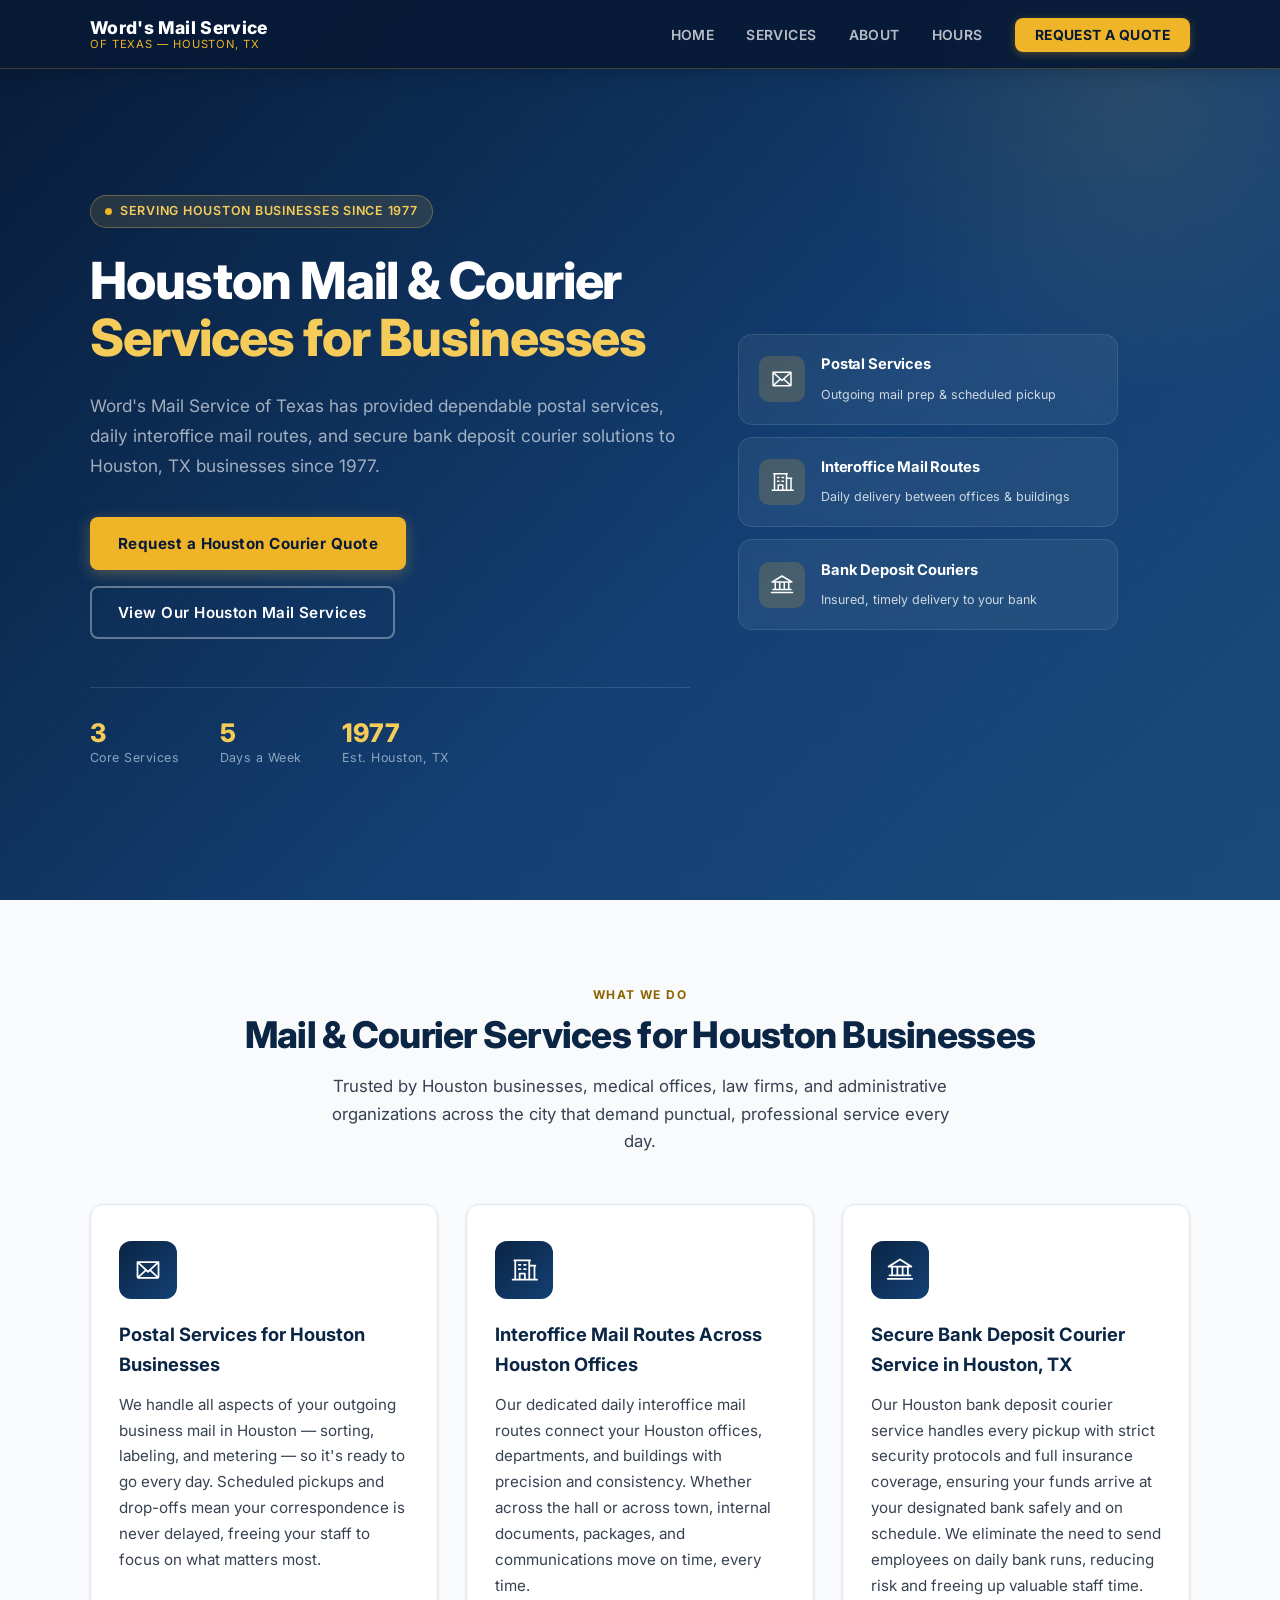
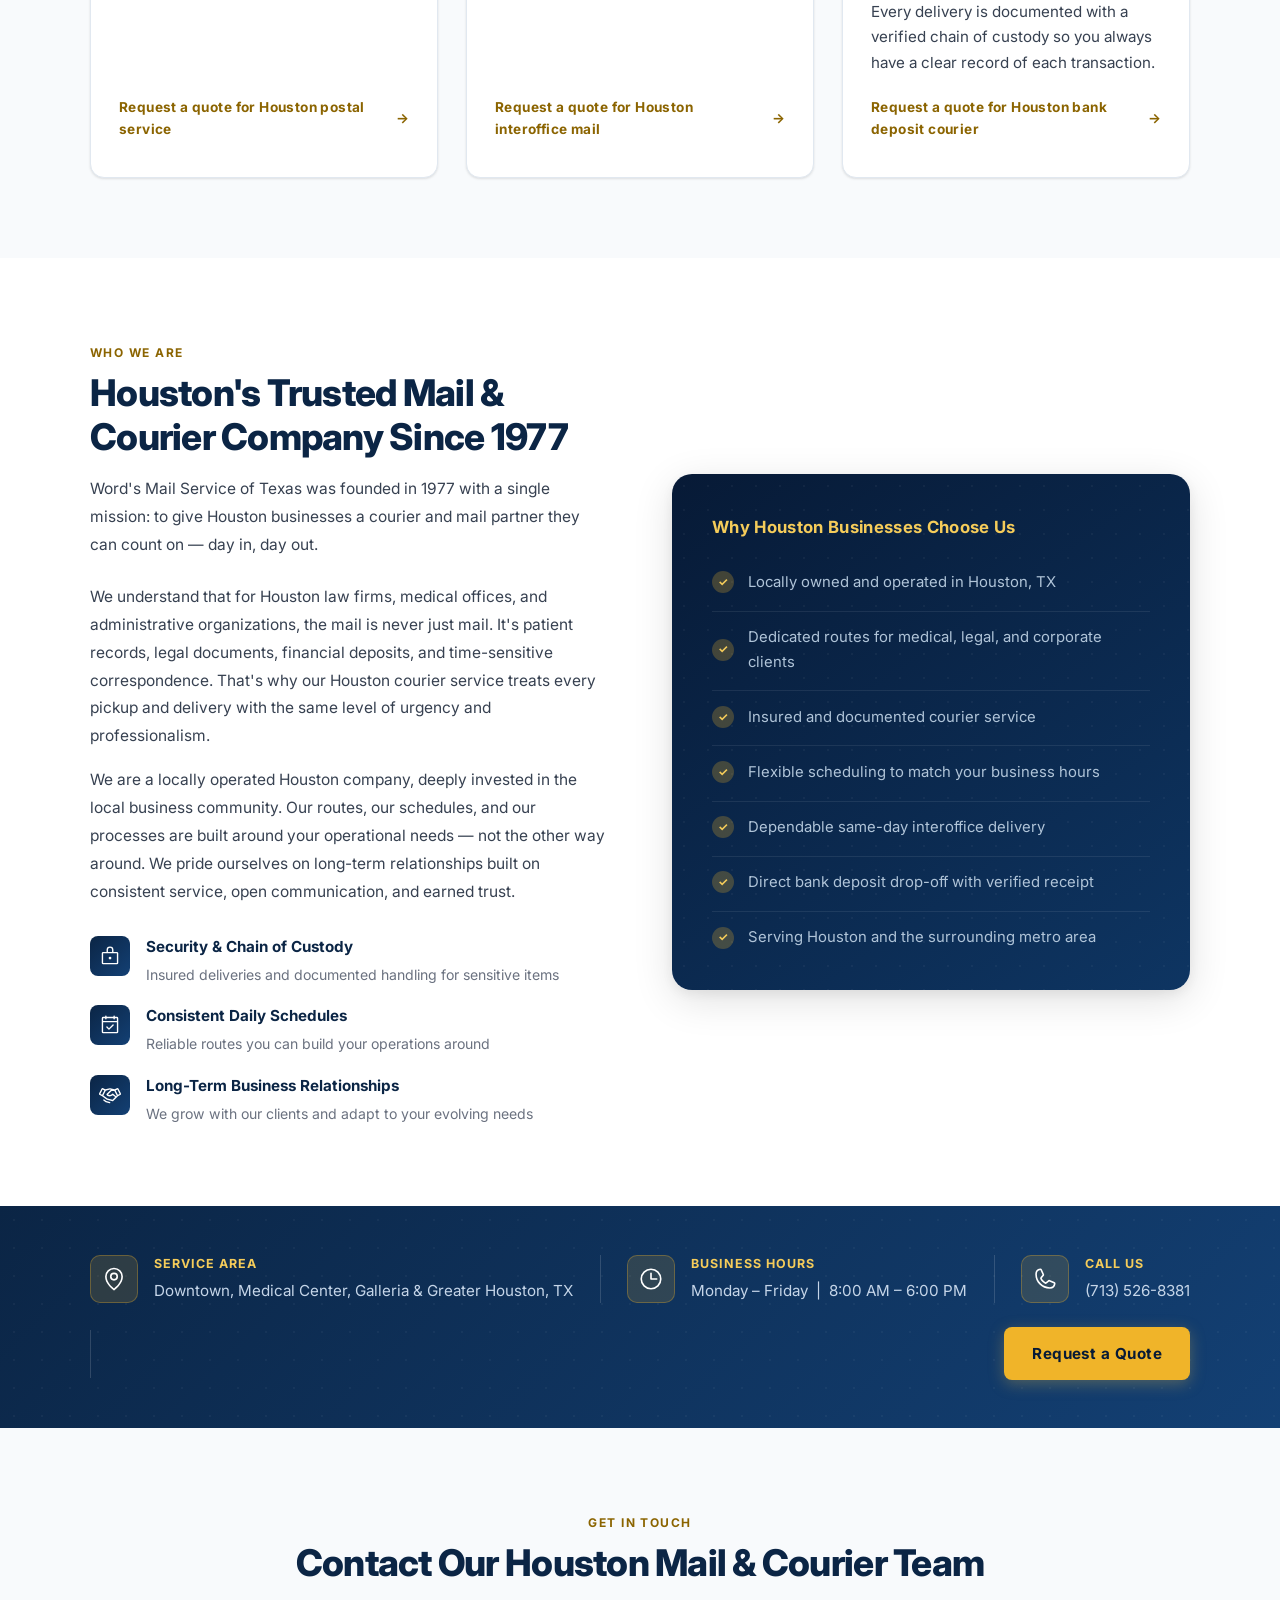
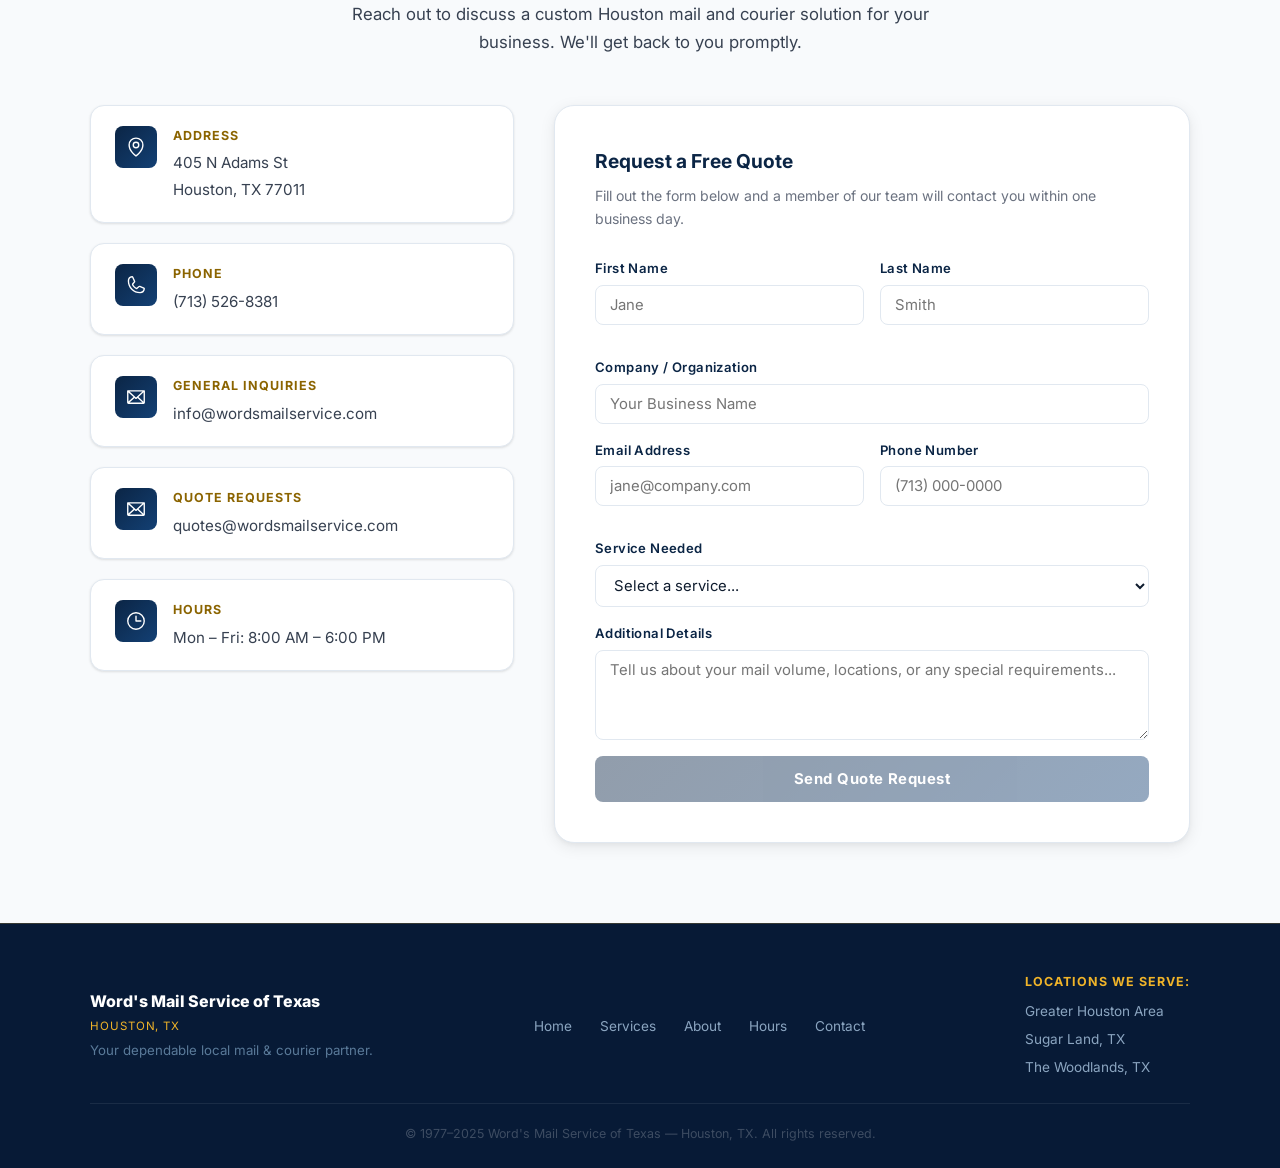
==== index.html @ 560eb43b "Minor Tweaks" ====
<!DOCTYPE html>
<html lang="en">
<head>
  <meta charset="UTF-8">
  <meta name="viewport" content="width=device-width, initial-scale=1.0">
  <title>Houston Mail &amp; Courier Services | Word's Mail Service of Texas</title>
  <meta name="description" content="Houston's trusted postal, interoffice mail, and bank deposit courier service since 1977. Word's Mail Service of Texas serves businesses across Houston, TX.">
  <meta name="robots" content="index, follow">
  <meta name="geo.region" content="US-TX">
  <meta name="geo.placename" content="Houston, Texas">

  <link rel="preconnect" href="https://fonts.googleapis.com">
  <link rel="preconnect" href="https://fonts.gstatic.com" crossorigin>
  <link href="https://fonts.googleapis.com/css2?family=Inter:wght@400;500;600;700;800&display=swap" rel="stylesheet">

  <style>
    /* =============================================
       CSS RESET
    ============================================= */
    *, *::before, *::after {
      margin: 0;
      padding: 0;
      box-sizing: border-box;
    }

    html {
      scroll-behavior: smooth;
    }

    img, svg {
      display: block;
      max-width: 100%;
    }

    ul {
      list-style: none;
    }

    a {
      text-decoration: none;
      color: inherit;
    }

    /* =============================================
       DESIGN TOKENS / VARIABLES
    ============================================= */
    :root {
      --navy:        #0B2545;
      --navy-dark:   #071A36;
      --navy-mid:    #134074;
      --gold:        #F0B429;
      --gold-light:  #F5CC5A;
      --gold-text:   #8B6400;
      --white:       #ffffff;
      --off-white:   #F8FAFC;
      --text-dark:   #0F1C2E;
      --text-mid:    #374151;
      --text-light:  #6B7280;
      --border:      #E1E8F0;
      --border-dark: #CBD5E1;

      --font-base:   'Inter', system-ui, -apple-system, BlinkMacSystemFont, 'Segoe UI', sans-serif;
      --radius:      8px;
      --radius-lg:   14px;
      --radius-xl:   20px;
      --shadow-sm:   0 1px 3px rgba(0,0,0,0.08), 0 1px 2px rgba(0,0,0,0.04);
      --shadow-md:   0 4px 16px rgba(0,0,0,0.08), 0 2px 4px rgba(0,0,0,0.04);
      --shadow-lg:   0 10px 40px rgba(0,0,0,0.12), 0 4px 12px rgba(0,0,0,0.06);
      --transition:  0.2s ease;

      --max-width: 1100px;
    }

    /* =============================================
       BASE
    ============================================= */
    body {
      font-family: var(--font-base);
      color: var(--text-dark);
      background: var(--white);
      line-height: 1.65;
      font-size: 16px;
      -webkit-font-smoothing: antialiased;
      -moz-osx-font-smoothing: grayscale;
    }

    .container {
      width: 90%;
      max-width: var(--max-width);
      margin: 0 auto;
    }

    .section-label {
      display: inline-block;
      font-size: 0.75rem;
      font-weight: 700;
      letter-spacing: 0.12em;
      text-transform: uppercase;
      color: var(--gold-text);
      margin-bottom: 0.5rem;
    }

    .section-title {
      font-size: clamp(1.75rem, 3vw, 2.3rem);
      font-weight: 800;
      color: var(--navy);
      margin-bottom: 1rem;
      line-height: 1.2;
      letter-spacing: -0.02em;
    }

    .section-intro {
      font-size: 1.05rem;
      color: var(--text-mid);
      max-width: 620px;
    }

    /* =============================================
       NAVIGATION
    ============================================= */
    #navbar {
      position: fixed;
      top: 0;
      left: 0;
      width: 100%;
      z-index: 1000;
      background: rgba(7, 26, 54, 0.92);
      backdrop-filter: blur(12px);
      -webkit-backdrop-filter: blur(12px);
      border-bottom: 1px solid rgba(240, 180, 41, 0.25);
      box-shadow: 0 2px 20px rgba(0,0,0,0.2);
      transition: background var(--transition), box-shadow var(--transition);
    }

    #navbar.scrolled {
      background: rgba(7, 26, 54, 0.98);
      box-shadow: 0 4px 30px rgba(0,0,0,0.3);
    }

    .nav-inner {
      display: flex;
      align-items: center;
      justify-content: space-between;
      height: 68px;
    }

    .nav-logo {
      display: flex;
      flex-direction: column;
      line-height: 1.1;
    }

    .nav-logo .logo-main {
      font-size: 1.1rem;
      font-weight: 800;
      color: var(--white);
      letter-spacing: 0.02em;
    }

    .nav-logo .logo-sub {
      font-size: 0.7rem;
      color: var(--gold);
      letter-spacing: 0.08em;
      text-transform: uppercase;
    }

    .nav-links {
      display: flex;
      gap: 2rem;
      align-items: center;
    }

    .nav-links a {
      color: rgba(255,255,255,0.72);
      font-size: 0.87rem;
      font-weight: 600;
      letter-spacing: 0.03em;
      text-transform: uppercase;
      transition: color var(--transition);
      padding: 4px 0;
      position: relative;
    }

    .nav-links a::after {
      content: '';
      position: absolute;
      bottom: -2px;
      left: 0;
      width: 0;
      height: 2px;
      background: var(--gold);
      transition: width var(--transition);
      border-radius: 2px;
    }

    .nav-links a:hover {
      color: var(--white);
    }

    .nav-links a:hover::after {
      width: 100%;
    }

    .nav-cta {
      background: var(--gold) !important;
      color: var(--navy-dark) !important;
      padding: 9px 20px !important;
      border-radius: var(--radius) !important;
      font-weight: 700 !important;
      transition: background var(--transition), transform var(--transition), box-shadow var(--transition) !important;
      box-shadow: 0 2px 8px rgba(240, 180, 41,0.3) !important;
    }

    .nav-cta::after {
      display: none !important;
    }

    .nav-cta:hover {
      background: var(--gold-light) !important;
      transform: translateY(-1px) !important;
      box-shadow: 0 4px 16px rgba(240, 180, 41,0.45) !important;
    }

    /* Hamburger */
    .nav-toggle {
      display: none;
      flex-direction: column;
      gap: 5px;
      cursor: pointer;
      padding: 6px;
      background: none;
      border: none;
    }

    .nav-toggle span {
      display: block;
      width: 22px;
      height: 2px;
      background: var(--white);
      border-radius: 2px;
      transition: transform 0.3s ease, opacity 0.3s ease;
      transform-origin: center;
    }

    .nav-toggle[aria-expanded="true"] span:nth-child(1) {
      transform: translateY(7px) rotate(45deg);
    }

    .nav-toggle[aria-expanded="true"] span:nth-child(2) {
      opacity: 0;
    }

    .nav-toggle[aria-expanded="true"] span:nth-child(3) {
      transform: translateY(-7px) rotate(-45deg);
    }

    /* =============================================
       HERO
    ============================================= */
    #home {
      padding-top: 64px; /* offset for fixed nav */
      background: linear-gradient(135deg, var(--navy-dark) 0%, var(--navy-mid) 60%, #1a4a7a 100%);
      color: var(--white);
      min-height: 100vh;
      display: flex;
      align-items: center;
      position: relative;
      overflow: hidden;
    }

    /* Decorative background patterns */
    #home::before {
      content: '';
      position: absolute;
      inset: 0;
      background-image: radial-gradient(circle, rgba(255,255,255,0.06) 1px, transparent 1px);
      background-size: 32px 32px;
      pointer-events: none;
    }

    #home::after {
      content: '';
      position: absolute;
      top: -200px;
      right: -150px;
      width: 600px;
      height: 600px;
      border-radius: 50%;
      background: radial-gradient(circle, rgba(240, 180, 41, 0.1) 0%, transparent 70%);
      pointer-events: none;
    }

    .hero-inner {
      position: relative;
      z-index: 1;
      display: flex;
      align-items: center;
      gap: 3rem;
      padding: 5rem 0;
    }

    .hero-content {
      flex: 1;
      max-width: 600px;
    }

    .hero-badge {
      display: inline-flex;
      align-items: center;
      gap: 8px;
      background: rgba(201, 168, 76, 0.15);
      border: 1px solid rgba(201, 168, 76, 0.4);
      border-radius: 50px;
      padding: 5px 14px;
      font-size: 0.78rem;
      font-weight: 600;
      color: var(--gold-light);
      letter-spacing: 0.06em;
      text-transform: uppercase;
      margin-bottom: 1.5rem;
    }

    .hero-badge::before {
      content: '';
      display: inline-block;
      width: 7px;
      height: 7px;
      border-radius: 50%;
      background: var(--gold);
    }

    .hero-headline {
      font-size: clamp(2.1rem, 4.5vw, 3.2rem);
      font-weight: 800;
      line-height: 1.12;
      margin-bottom: 1.5rem;
      color: var(--white);
      letter-spacing: -0.02em;
    }

    .hero-headline span {
      color: var(--gold-light);
    }

    .hero-sub {
      font-size: 1.08rem;
      color: rgba(255,255,255,0.62);
      margin-bottom: 2.25rem;
      line-height: 1.75;
    }

    .hero-actions {
      display: flex;
      flex-wrap: wrap;
      gap: 1rem;
      align-items: center;
    }

    .btn-primary {
      display: inline-block;
      background: var(--gold);
      color: var(--navy-dark);
      font-weight: 700;
      font-size: 0.95rem;
      padding: 14px 28px;
      border-radius: var(--radius);
      letter-spacing: 0.03em;
      transition: background var(--transition), transform var(--transition), box-shadow var(--transition);
      box-shadow: 0 4px 15px rgba(201, 168, 76, 0.35);
    }

    .btn-primary:hover {
      background: var(--gold-light);
      transform: translateY(-2px);
      box-shadow: 0 6px 22px rgba(201, 168, 76, 0.5);
    }

    .btn-outline {
      display: inline-block;
      border: 2px solid rgba(255,255,255,0.35);
      color: var(--white);
      font-weight: 600;
      font-size: 0.95rem;
      padding: 12px 26px;
      border-radius: var(--radius);
      letter-spacing: 0.03em;
      transition: border-color var(--transition), background var(--transition);
    }

    .btn-outline:hover {
      border-color: var(--gold);
      background: rgba(201, 168, 76, 0.1);
    }

    /* Hero stats strip */
    .hero-stats {
      display: flex;
      gap: 2.5rem;
      margin-top: 3rem;
      padding-top: 2rem;
      border-top: 1px solid rgba(255,255,255,0.12);
      flex-wrap: wrap;
    }

    .hero-stat {
      display: flex;
      flex-direction: column;
    }

    .hero-stat .stat-num {
      font-size: 1.6rem;
      font-weight: 800;
      color: var(--gold-light);
      line-height: 1;
    }

    .hero-stat .stat-label {
      font-size: 0.78rem;
      color: #8ba5c0;
      margin-top: 2px;
      letter-spacing: 0.04em;
    }

    /* Hero visual panel */
    .hero-visual {
      flex: 0 0 380px;
      display: flex;
      flex-direction: column;
      gap: 0.75rem;
    }

    .hero-card {
      background: rgba(255,255,255,0.06);
      border: 1px solid rgba(255,255,255,0.1);
      border-radius: var(--radius-lg);
      padding: 1.1rem 1.25rem;
      display: flex;
      align-items: center;
      gap: 1rem;
      backdrop-filter: blur(8px);
      -webkit-backdrop-filter: blur(8px);
      transition: background var(--transition), transform var(--transition), box-shadow var(--transition);
    }

    .hero-card:hover {
      background: rgba(255,255,255,0.1);
      transform: translateX(5px);
      box-shadow: 0 4px 20px rgba(0,0,0,0.2);
    }

    .hero-card-icon {
      width: 46px;
      height: 46px;
      border-radius: 10px;
      background: rgba(240, 180, 41, 0.18);
      display: flex;
      align-items: center;
      justify-content: center;
      flex-shrink: 0;
    }

    .hero-card-text strong {
      display: block;
      font-size: 0.92rem;
      font-weight: 700;
      color: var(--white);
      margin-bottom: 3px;
      letter-spacing: -0.01em;
    }

    .hero-card-text span {
      font-size: 0.78rem;
      color: rgba(255,255,255,0.78);
      line-height: 1.4;
    }

    /* =============================================
       SERVICES
    ============================================= */
    #services {
      padding: 5rem 0;
      background: var(--off-white);
    }

    .services-header {
      text-align: center;
      margin-bottom: 3rem;
    }

    .services-header .section-intro {
      margin: 0 auto;
    }

    .services-grid {
      display: grid;
      grid-template-columns: repeat(3, 1fr);
      gap: 1.75rem;
      align-items: stretch;
    }

    .service-card {
      background: var(--white);
      border-radius: var(--radius-lg);
      padding: 2.25rem 1.75rem;
      box-shadow: var(--shadow-sm);
      border: 1px solid var(--border);
      transition: transform var(--transition), box-shadow var(--transition), border-color var(--transition);
      display: flex;
      flex-direction: column;
      position: relative;
      overflow: hidden;
    }

    .service-card::before {
      content: '';
      position: absolute;
      top: 0;
      left: 0;
      right: 0;
      height: 3px;
      background: linear-gradient(90deg, var(--gold), var(--gold-light));
      opacity: 0;
      transition: opacity var(--transition);
    }

    .service-card:hover {
      transform: translateY(-6px);
      box-shadow: var(--shadow-lg);
      border-color: var(--border-dark);
    }

    .service-card:hover::before {
      opacity: 1;
    }

    .service-icon {
      width: 58px;
      height: 58px;
      border-radius: 12px;
      background: linear-gradient(135deg, var(--navy) 0%, var(--navy-mid) 100%);
      display: flex;
      align-items: center;
      justify-content: center;
      margin-bottom: 1.25rem;
      flex-shrink: 0;
    }

    .service-card h3 {
      font-size: 1.15rem;
      font-weight: 700;
      color: var(--navy);
      margin-bottom: 0.75rem;
    }

    .service-card p {
      font-size: 0.95rem;
      color: var(--text-mid);
      line-height: 1.7;
      flex: 1;
    }

    .service-card .card-link {
      display: inline-flex;
      align-items: center;
      gap: 5px;
      margin-top: 1.25rem;
      font-size: 0.85rem;
      font-weight: 700;
      color: var(--gold-text);
      letter-spacing: 0.03em;
      transition: color var(--transition);
    }

    .service-card .card-link:hover {
      color: var(--navy);
    }

    .service-card .card-link::after {
      content: '→';
      display: inline-block;
      transition: transform var(--transition);
    }

    .service-card .card-link:hover::after {
      transform: translateX(4px);
    }

    /* =============================================
       ABOUT
    ============================================= */
    #about {
      padding: 5rem 0;
      background: var(--white);
    }

    .about-inner {
      display: grid;
      grid-template-columns: 1fr 1fr;
      gap: 4rem;
      align-items: center;
    }

    .about-content .section-intro {
      margin-bottom: 1.5rem;
    }

    .about-content p {
      color: var(--text-mid);
      font-size: 0.97rem;
      line-height: 1.8;
      margin-bottom: 1rem;
    }

    .about-pillars {
      display: flex;
      flex-direction: column;
      gap: 1rem;
      margin-top: 1.75rem;
    }

    .pillar {
      display: flex;
      align-items: flex-start;
      gap: 1rem;
    }

    .pillar-icon {
      width: 40px;
      height: 40px;
      border-radius: 8px;
      background: linear-gradient(135deg, var(--navy) 0%, var(--navy-mid) 100%);
      display: flex;
      align-items: center;
      justify-content: center;
      flex-shrink: 0;
      margin-top: 2px;
    }

    .pillar-text strong {
      display: block;
      font-size: 0.95rem;
      color: var(--navy);
      margin-bottom: 2px;
    }

    .pillar-text span {
      font-size: 0.88rem;
      color: var(--text-light);
    }

    /* About visual side */
    .about-visual {
      background: linear-gradient(145deg, var(--navy-dark) 0%, #0e3562 100%);
      border-radius: var(--radius-xl);
      padding: 2.5rem;
      color: var(--white);
      box-shadow: var(--shadow-lg);
      position: relative;
      overflow: hidden;
    }

    .about-visual::before {
      content: '';
      position: absolute;
      inset: 0;
      background-image: radial-gradient(circle, rgba(255,255,255,0.04) 1px, transparent 1px);
      background-size: 24px 24px;
      pointer-events: none;
    }

    .about-visual h3 {
      font-size: 1.05rem;
      color: var(--gold-light);
      font-weight: 700;
      margin-bottom: 1.75rem;
      letter-spacing: 0.02em;
      position: relative;
      z-index: 1;
    }

    .about-list {
      display: flex;
      flex-direction: column;
      gap: 0.85rem;
      position: relative;
      z-index: 1;
    }

    .about-list-item {
      display: flex;
      align-items: center;
      gap: 0.85rem;
      font-size: 0.93rem;
      color: #b0c4d8;
      padding-bottom: 1rem;
      border-bottom: 1px solid rgba(255,255,255,0.08);
    }

    .about-list-item:last-child {
      border-bottom: none;
      padding-bottom: 0;
    }

    .about-list-item::before {
      content: '✓';
      display: flex;
      align-items: center;
      justify-content: center;
      width: 22px;
      height: 22px;
      border-radius: 50%;
      background: rgba(240, 180, 41,0.25);
      color: var(--gold-light);
      font-size: 0.72rem;
      font-weight: 700;
      flex-shrink: 0;
    }

    /* =============================================
       SERVICE AREA & HOURS STRIP
    ============================================= */
    #hours {
      background: linear-gradient(135deg, var(--navy) 0%, var(--navy-mid) 100%);
      color: var(--white);
      padding: 3rem 0;
      position: relative;
      overflow: hidden;
    }

    #hours::before {
      content: '';
      position: absolute;
      inset: 0;
      background-image: radial-gradient(circle, rgba(255,255,255,0.04) 1px, transparent 1px);
      background-size: 28px 28px;
      pointer-events: none;
    }

    .hours-inner {
      display: flex;
      align-items: center;
      justify-content: space-between;
      flex-wrap: wrap;
      gap: 1.5rem;
      position: relative;
      z-index: 1;
    }

    .hours-block {
      display: flex;
      align-items: center;
      gap: 1rem;
    }

    .hours-icon {
      width: 48px;
      height: 48px;
      border-radius: 10px;
      background: rgba(240, 180, 41,0.15);
      border: 1px solid rgba(240, 180, 41,0.3);
      display: flex;
      align-items: center;
      justify-content: center;
      flex-shrink: 0;
    }

    .hours-block-text strong {
      display: block;
      font-size: 0.78rem;
      color: var(--gold-light);
      text-transform: uppercase;
      letter-spacing: 0.08em;
      margin-bottom: 2px;
    }

    .hours-block-text span {
      font-size: 0.95rem;
      color: #c5d5e8;
    }

    .hours-divider {
      width: 1px;
      height: 48px;
      background: rgba(255,255,255,0.15);
    }

    /* =============================================
       CONTACT
    ============================================= */
    #contact {
      padding: 5rem 0;
      background: var(--off-white);
    }

    .contact-header {
      text-align: center;
      margin-bottom: 3rem;
    }

    .contact-header .section-intro {
      margin: 0 auto;
    }

    .contact-grid {
      display: grid;
      grid-template-columns: 1fr 1.5fr;
      gap: 2.5rem;
      align-items: start;
    }

    /* Contact info column */
    .contact-info {
      display: flex;
      flex-direction: column;
      gap: 1.25rem;
    }

    .contact-item {
      background: var(--white);
      border-radius: var(--radius-lg);
      padding: 1.25rem 1.5rem;
      display: flex;
      align-items: flex-start;
      gap: 1rem;
      box-shadow: var(--shadow-sm);
      border: 1px solid var(--border);
      transition: box-shadow var(--transition), border-color var(--transition);
    }

    .contact-item:hover {
      box-shadow: var(--shadow-md);
      border-color: var(--border-dark);
    }

    .contact-item-icon {
      width: 42px;
      height: 42px;
      border-radius: 8px;
      background: linear-gradient(135deg, var(--navy) 0%, var(--navy-mid) 100%);
      display: flex;
      align-items: center;
      justify-content: center;
      flex-shrink: 0;
    }

    .contact-item-text strong {
      display: block;
      font-size: 0.78rem;
      font-weight: 700;
      color: var(--gold-text);
      text-transform: uppercase;
      letter-spacing: 0.08em;
      margin-bottom: 3px;
    }

    .contact-item-text span,
    .contact-item-text a {
      font-size: 0.95rem;
      color: var(--text-mid);
    }

    .contact-item-text a:hover {
      color: var(--navy);
    }

    /* Quote form */
    .quote-form {
      background: var(--white);
      border-radius: var(--radius-xl);
      padding: 2.5rem;
      box-shadow: var(--shadow-md);
      border: 1px solid var(--border);
    }

    .quote-form h3 {
      font-size: 1.2rem;
      font-weight: 700;
      color: var(--navy);
      margin-bottom: 0.4rem;
    }

    .quote-form p {
      font-size: 0.88rem;
      color: var(--text-light);
      margin-bottom: 1.75rem;
    }

    .form-row {
      display: grid;
      grid-template-columns: 1fr 1fr;
      gap: 1rem;
      margin-bottom: 1rem;
    }

    .form-group {
      display: flex;
      flex-direction: column;
      gap: 5px;
      margin-bottom: 1rem;
    }

    .form-group label {
      font-size: 0.82rem;
      font-weight: 600;
      color: var(--navy);
      letter-spacing: 0.03em;
    }

    .form-group input,
    .form-group select,
    .form-group textarea {
      padding: 10px 14px;
      border: 1.5px solid var(--border);
      border-radius: var(--radius);
      font-family: var(--font-base);
      font-size: 0.93rem;
      color: var(--text-dark);
      background: var(--white);
      transition: border-color var(--transition);
      outline: none;
    }

    .form-group input:focus,
    .form-group select:focus,
    .form-group textarea:focus {
      border-color: var(--navy-mid);
      box-shadow: 0 0 0 3px rgba(19, 64, 116, 0.1);
    }

    .form-group textarea {
      resize: vertical;
      min-height: 90px;
    }

    .form-submit {
      display: inline-block;
      width: 100%;
      text-align: center;
      background: linear-gradient(135deg, var(--navy) 0%, var(--navy-mid) 100%);
      color: var(--white);
      font-weight: 700;
      font-size: 0.93rem;
      padding: 14px 20px;
      border-radius: var(--radius);
      border: none;
      cursor: pointer;
      letter-spacing: 0.03em;
      transition: opacity var(--transition), transform var(--transition), box-shadow var(--transition);
      font-family: var(--font-base);
      box-shadow: 0 4px 16px rgba(11,37,69,0.25);
    }

    .form-submit:hover {
      opacity: 0.92;
      transform: translateY(-1px);
      box-shadow: 0 6px 24px rgba(11,37,69,0.35);
    }

    .form-submit:disabled {
      opacity: 0.45;
      cursor: not-allowed;
      transform: none;
      box-shadow: none;
    }

    /* =============================================
       FOOTER
    ============================================= */
    footer {
      background: var(--navy-dark);
      color: rgba(255,255,255,0.45);
      padding: 3rem 0 1.5rem;
      border-top: 1px solid rgba(240, 180, 41,0.2);
    }

    .footer-inner {
      display: flex;
      align-items: center;
      justify-content: space-between;
      flex-wrap: wrap;
      gap: 1.25rem;
      padding-bottom: 1.5rem;
      border-bottom: 1px solid rgba(255,255,255,0.08);
      margin-bottom: 1.25rem;
    }

    .footer-brand .logo-main {
      font-size: 1rem;
      font-weight: 800;
      color: var(--white);
    }

    .footer-brand .logo-sub {
      font-size: 0.72rem;
      color: var(--gold);
      text-transform: uppercase;
      letter-spacing: 0.08em;
      margin-top: 2px;
    }

    .footer-tagline {
      font-size: 0.83rem;
      color: #5a7a99;
      margin-top: 4px;
    }

    .footer-nav {
      display: flex;
      gap: 1.75rem;
      flex-wrap: wrap;
    }

    .footer-nav a {
      font-size: 0.85rem;
      color: #8ba5c0;
      transition: color var(--transition);
    }

    .footer-nav a:hover {
      color: var(--gold-light);
    }

    .footer-bottom {
      text-align: center;
      font-size: 0.78rem;
      color: rgba(255,255,255,0.22);
    }

    .footer-locations {
      font-size: 0.85rem;
    }

    .footer-locations strong {
      display: block;
      color: var(--gold);
      margin-bottom: 0.5rem;
      font-size: 0.78rem;
      text-transform: uppercase;
      letter-spacing: 0.08em;
    }

    .footer-locations ul {
      display: flex;
      flex-direction: column;
      gap: 0.35rem;
    }

    .footer-locations a {
      color: #8ba5c0;
      transition: color var(--transition);
    }

    .footer-locations a:hover {
      color: var(--gold-light);
    }

    /* =============================================
       RESPONSIVE — TABLET (max 900px)
    ============================================= */
    @media (max-width: 900px) {
      .hero-inner {
        flex-direction: column;
        text-align: center;
        padding: 4rem 0;
      }

      .hero-actions {
        justify-content: center;
      }

      .hero-stats {
        justify-content: center;
      }

      .hero-visual {
        flex: none;
        width: 100%;
        max-width: 460px;
      }

      .services-grid {
        grid-template-columns: 1fr 1fr;
      }

      .about-inner {
        grid-template-columns: 1fr;
        gap: 2.5rem;
      }

      .contact-grid {
        grid-template-columns: 1fr;
      }

      .hours-inner {
        flex-direction: column;
        align-items: flex-start;
        gap: 1rem;
      }

      .hours-divider {
        display: none;
      }
    }

    /* =============================================
       RESPONSIVE — MOBILE (max 600px)
    ============================================= */
    @media (max-width: 600px) {
      .nav-links {
        display: none;
        position: absolute;
        top: 68px;
        left: 0;
        width: 100%;
        background: rgba(7, 26, 54, 0.97);
        backdrop-filter: blur(12px);
        -webkit-backdrop-filter: blur(12px);
        flex-direction: column;
        padding: 1.25rem 1.5rem;
        gap: 1rem;
        border-bottom: 1px solid rgba(240, 180, 41,0.25);
        box-shadow: var(--shadow-md);
      }

      .nav-links.open {
        display: flex;
      }

      .nav-toggle {
        display: flex;
      }

      .services-grid {
        grid-template-columns: 1fr;
      }

      .form-row {
        grid-template-columns: 1fr;
      }

      .footer-inner {
        flex-direction: column;
        align-items: flex-start;
      }

      .hero-visual {
        display: none;
      }

      .hero-stats {
        gap: 1.5rem;
      }

      .quote-form {
        padding: 1.75rem 1.25rem;
      }
    }

    /* =============================================
       SCROLL REVEAL ANIMATIONS
    ============================================= */
    .reveal {
      opacity: 0;
      transform: translateY(24px);
      transition: opacity 0.55s ease, transform 0.55s ease;
    }

    .reveal.visible {
      opacity: 1;
      transform: translateY(0);
    }

    .reveal-delay-1 { transition-delay: 0.1s; }
    .reveal-delay-2 { transition-delay: 0.2s; }
    .reveal-delay-3 { transition-delay: 0.3s; }
  </style>
</head>
<body>

  <!-- =============================================
       NAVIGATION
  ============================================= -->
  <nav id="navbar" role="navigation" aria-label="Main navigation">
    <div class="container nav-inner">

      <a href="#home" class="nav-logo" aria-label="Word's Mail Service of Texas — Home">
        <span class="logo-main">Word's Mail Service</span>
        <span class="logo-sub">of Texas &mdash; Houston, TX</span>
      </a>

      <button class="nav-toggle" id="navToggle" aria-label="Toggle navigation" aria-expanded="false">
        <span></span>
        <span></span>
        <span></span>
      </button>

      <ul class="nav-links" id="navLinks" role="list">
        <li><a href="#home">Home</a></li>
        <li><a href="#services">Services</a></li>
        <li><a href="#about">About</a></li>
        <li><a href="#hours">Hours</a></li>
        <li><a href="#contact" class="nav-cta">Request a Quote</a></li>
      </ul>

    </div>
  </nav>


  <!-- =============================================
       HERO SECTION
  ============================================= -->
  <section id="home" aria-label="Hero">
    <div class="container hero-inner">

      <div class="hero-content">
        <div class="hero-badge">Serving Houston Businesses Since 1977</div>

        <h1 class="hero-headline">
          Houston Mail &amp; Courier<br>
          <span>Services for Businesses</span>
        </h1>

        <p class="hero-sub">
          Word's Mail Service of Texas has provided dependable postal services, daily interoffice mail routes, and secure bank deposit courier solutions to Houston, TX businesses since 1977.
        </p>

        <div class="hero-actions">
          <a href="#contact" class="btn-primary">Request a Houston Courier Quote</a>
          <a href="#services" class="btn-outline">View Our Houston Mail Services</a>
        </div>

        <div class="hero-stats">
          <div class="hero-stat">
            <span class="stat-num">3</span>
            <span class="stat-label">Core Services</span>
          </div>
          <div class="hero-stat">
            <span class="stat-num">5</span>
            <span class="stat-label">Days a Week</span>
          </div>
          <div class="hero-stat">
            <span class="stat-num">1977</span>
            <span class="stat-label">Est. Houston, TX</span>
          </div>
        </div>
      </div>

      <!-- Right side service preview cards -->
      <div class="hero-visual" aria-hidden="true">
        <div class="hero-card">
          <div class="hero-card-icon"><img src="assets/envelope.svg" width="24" height="24" alt=""></div>
          <div class="hero-card-text">
            <strong>Postal Services</strong>
            <span>Outgoing mail prep &amp; scheduled pickup</span>
          </div>
        </div>
        <div class="hero-card">
          <div class="hero-card-icon"><img src="assets/building-office.svg" width="24" height="24" alt=""></div>
          <div class="hero-card-text">
            <strong>Interoffice Mail Routes</strong>
            <span>Daily delivery between offices &amp; buildings</span>
          </div>
        </div>
        <div class="hero-card">
          <div class="hero-card-icon"><img src="assets/bank.svg" width="24" height="24" alt=""></div>
          <div class="hero-card-text">
            <strong>Bank Deposit Couriers</strong>
            <span>Insured, timely delivery to your bank</span>
          </div>
        </div>
      </div>

    </div>
  </section>


  <!-- =============================================
       SERVICES SECTION
  ============================================= -->
  <section id="services" aria-labelledby="services-heading">
    <div class="container">

      <div class="services-header reveal">
        <span class="section-label">What We Do</span>
        <h2 class="section-title" id="services-heading">Mail &amp; Courier Services for Houston Businesses</h2>
        <p class="section-intro">
          Trusted by Houston businesses, medical offices, law firms, and administrative organizations across the city that demand punctual, professional service every day.
        </p>
      </div>

      <div class="services-grid">

        <!-- Service 1: Postal -->
        <article class="service-card reveal">
          <div class="service-icon" aria-hidden="true"><img src="assets/envelope.svg" width="28" height="28" alt="Outgoing postal mail service for Houston businesses"></div>
          <h3>Postal Services for Houston Businesses</h3>
          <p>
            We handle all aspects of your outgoing business mail in Houston — sorting, labeling, and metering — so it's ready to go every day. Scheduled pickups and drop-offs mean your correspondence is never delayed, freeing your staff to focus on what matters most.
          </p>
          <a href="#contact" class="card-link">Request a quote for Houston postal service</a>
        </article>

        <!-- Service 2: Interoffice -->
        <article class="service-card reveal reveal-delay-1">
          <div class="service-icon" aria-hidden="true"><img src="assets/building-office.svg" width="28" height="28" alt="Interoffice mail routes connecting Houston offices and buildings"></div>
          <h3>Interoffice Mail Routes Across Houston Offices</h3>
          <p>
            Our dedicated daily interoffice mail routes connect your Houston offices, departments, and buildings with precision and consistency. Whether across the hall or across town, internal documents, packages, and communications move on time, every time.
          </p>
          <a href="#contact" class="card-link">Request a quote for Houston interoffice mail</a>
        </article>

        <!-- Service 3: Bank Deposit -->
        <article class="service-card reveal reveal-delay-2">
          <div class="service-icon" aria-hidden="true"><img src="assets/bank.svg" width="28" height="28" alt="Secure bank deposit courier service in Houston, TX"></div>
          <h3>Secure Bank Deposit Courier Service in Houston, TX</h3>
          <p>
            Our Houston bank deposit courier service handles every pickup with strict security protocols and full insurance coverage, ensuring your funds arrive at your designated bank safely and on schedule. We eliminate the need to send employees on daily bank runs, reducing risk and freeing up valuable staff time. Every delivery is documented with a verified chain of custody so you always have a clear record of each transaction.
          </p>
          <a href="#contact" class="card-link">Request a quote for Houston bank deposit courier</a>
        </article>

      </div>
    </div>
  </section>


  <!-- =============================================
       ABOUT US SECTION
  ============================================= -->
  <section id="about" aria-labelledby="about-heading">
    <div class="container">
      <div class="about-inner">

        <div class="about-content reveal">
          <span class="section-label">Who We Are</span>
          <h2 class="section-title" id="about-heading">Houston's Trusted Mail &amp; Courier Company Since 1977</h2>

          <p class="section-intro">
            Word's Mail Service of Texas was founded in 1977 with a single mission: to give Houston businesses a courier and mail partner they can count on — day in, day out.
          </p>

          <p>
            We understand that for Houston law firms, medical offices, and administrative organizations, the mail is never just mail. It's patient records, legal documents, financial deposits, and time-sensitive correspondence. That's why our Houston courier service treats every pickup and delivery with the same level of urgency and professionalism.
          </p>

          <p>
            We are a locally operated Houston company, deeply invested in the local business community. Our routes, our schedules, and our processes are built around your operational needs — not the other way around. We pride ourselves on long-term relationships built on consistent service, open communication, and earned trust.
          </p>

          <div class="about-pillars">
            <div class="pillar">
              <div class="pillar-icon" aria-hidden="true"><svg xmlns="http://www.w3.org/2000/svg" width="22" height="22" fill="#ffffff" viewBox="0 0 256 256"><path d="M208,80H168V56a40,40,0,0,0-80,0V80H48A16,16,0,0,0,32,96V208a16,16,0,0,0,16,16H208a16,16,0,0,0,16-16V96A16,16,0,0,0,208,80ZM104,56a24,24,0,0,1,48,0V80H104ZM208,208H48V96H208V208Z"/><circle cx="128" cy="152" r="16"/></svg></div>
              <div class="pillar-text">
                <strong>Security &amp; Chain of Custody</strong>
                <span>Insured deliveries and documented handling for sensitive items</span>
              </div>
            </div>
            <div class="pillar">
              <div class="pillar-icon" aria-hidden="true"><img src="assets/calendar-check.svg" width="22" height="22" alt=""></div>
              <div class="pillar-text">
                <strong>Consistent Daily Schedules</strong>
                <span>Reliable routes you can build your operations around</span>
              </div>
            </div>
            <div class="pillar">
              <div class="pillar-icon" aria-hidden="true"><img src="assets/handshake.svg" width="22" height="22" alt=""></div>
              <div class="pillar-text">
                <strong>Long-Term Business Relationships</strong>
                <span>We grow with our clients and adapt to your evolving needs</span>
              </div>
            </div>
          </div>
        </div>

        <!-- About visual / checklist panel -->
        <div class="about-visual reveal reveal-delay-1">
          <h3>Why Houston Businesses Choose Us</h3>
          <ul class="about-list">
            <li class="about-list-item">Locally owned and operated in Houston, TX</li>
            <li class="about-list-item">Dedicated routes for medical, legal, and corporate clients</li>
            <li class="about-list-item">Insured and documented courier service</li>
            <li class="about-list-item">Flexible scheduling to match your business hours</li>
            <li class="about-list-item">Dependable same-day interoffice delivery</li>
            <li class="about-list-item">Direct bank deposit drop-off with verified receipt</li>
            <li class="about-list-item">Serving Houston and the surrounding metro area</li>
          </ul>
        </div>

      </div>
    </div>
  </section>


  <!-- =============================================
       SERVICE AREA & HOURS STRIP
  ============================================= -->
  <section id="hours" aria-label="Service area and hours">
    <div class="container hours-inner">

      <div class="hours-block">
        <div class="hours-icon" aria-hidden="true"><img src="assets/map-pin.svg" width="26" height="26" alt=""></div>
        <div class="hours-block-text">
          <strong>Service Area</strong>
          <span>Downtown, Medical Center, Galleria &amp; Greater Houston, TX</span>
        </div>
      </div>

      <div class="hours-divider" aria-hidden="true"></div>

      <div class="hours-block">
        <div class="hours-icon" aria-hidden="true"><img src="assets/clock.svg" width="26" height="26" alt=""></div>
        <div class="hours-block-text">
          <strong>Business Hours</strong>
          <span>Monday &ndash; Friday &nbsp;|&nbsp; 8:00 AM &ndash; 6:00 PM</span>
        </div>
      </div>

      <div class="hours-divider" aria-hidden="true"></div>

      <div class="hours-block">
        <div class="hours-icon" aria-hidden="true"><img src="assets/phone.svg" width="26" height="26" alt=""></div>
        <div class="hours-block-text">
          <strong>Call Us</strong>
          <span>(713) 526-8381</span>
        </div>
      </div>

      <div class="hours-divider" aria-hidden="true"></div>

      <a href="#contact" class="btn-primary" style="white-space: nowrap;">Request a Quote</a>

    </div>
  </section>


  <!-- =============================================
       CONTACT SECTION
  ============================================= -->
  <section id="contact" aria-labelledby="contact-heading">
    <div class="container">

      <div class="contact-header reveal">
        <span class="section-label">Get In Touch</span>
        <h2 class="section-title" id="contact-heading">Contact Our Houston Mail &amp; Courier Team</h2>
        <p class="section-intro">
          Reach out to discuss a custom Houston mail and courier solution for your business. We'll get back to you promptly.
        </p>
      </div>

      <div class="contact-grid">

        <!-- Contact info column -->
        <div class="contact-info reveal">

          <div class="contact-item">
            <div class="contact-item-icon" aria-hidden="true"><img src="assets/map-pin.svg" width="22" height="22" alt=""></div>
            <div class="contact-item-text">
              <strong>Address</strong>
              <span>405 N Adams St<br>Houston, TX 77011</span>
            </div>
          </div>

          <div class="contact-item">
            <div class="contact-item-icon" aria-hidden="true"><img src="assets/phone.svg" width="22" height="22" alt=""></div>
            <div class="contact-item-text">
              <strong>Phone</strong>
              <a href="tel:+17135268381">(713) 526-8381</a>
            </div>
          </div>

          <div class="contact-item">
            <div class="contact-item-icon" aria-hidden="true"><img src="assets/envelope.svg" width="22" height="22" alt=""></div>
            <div class="contact-item-text">
              <strong>General Inquiries</strong>
              <a href="mailto:info@wordsmailservice.com">info@wordsmailservice.com</a>
            </div>
          </div>

          <div class="contact-item">
            <div class="contact-item-icon" aria-hidden="true"><img src="assets/envelope.svg" width="22" height="22" alt=""></div>
            <div class="contact-item-text">
              <strong>Quote Requests</strong>
              <a href="mailto:quotes@wordsmailservice.com">quotes@wordsmailservice.com</a>
            </div>
          </div>

          <div class="contact-item">
            <div class="contact-item-icon" aria-hidden="true"><img src="assets/clock.svg" width="22" height="22" alt=""></div>
            <div class="contact-item-text">
              <strong>Hours</strong>
              <span>Mon &ndash; Fri: 8:00 AM &ndash; 6:00 PM</span>
            </div>
          </div>

        </div>

        <!-- Quote request form -->
        <div class="quote-form reveal reveal-delay-1">
          <h3>Request a Free Quote</h3>
          <p>Fill out the form below and a member of our team will contact you within one business day.</p>

          <div class="form-row">
            <div class="form-group">
              <label for="first-name">First Name</label>
              <input type="text" id="first-name" name="first-name" placeholder="Jane" autocomplete="given-name">
            </div>
            <div class="form-group">
              <label for="last-name">Last Name</label>
              <input type="text" id="last-name" name="last-name" placeholder="Smith" autocomplete="family-name">
            </div>
          </div>

          <div class="form-group">
            <label for="company">Company / Organization</label>
            <input type="text" id="company" name="company" placeholder="Your Business Name" autocomplete="organization">
          </div>

          <div class="form-row">
            <div class="form-group">
              <label for="email">Email Address</label>
              <input type="email" id="email" name="email" placeholder="jane@company.com" autocomplete="email">
            </div>
            <div class="form-group">
              <label for="phone">Phone Number</label>
              <input type="tel" id="phone" name="phone" placeholder="(713) 000-0000" autocomplete="tel">
            </div>
          </div>

          <div class="form-group">
            <label for="service">Service Needed</label>
            <select id="service" name="service">
              <option value="" disabled selected>Select a service...</option>
              <option value="postal">Postal Services</option>
              <option value="interoffice">Interoffice Mail Routes</option>
              <option value="bank-deposit">Bank Deposit Couriers</option>
              <option value="multiple">Multiple Services</option>
            </select>
          </div>

          <div class="form-group">
            <label for="message">Additional Details</label>
            <textarea id="message" name="message" placeholder="Tell us about your mail volume, locations, or any special requirements..."></textarea>
          </div>

          <button type="submit" class="form-submit" disabled>Send Quote Request</button>
        </div>

      </div>
    </div>
  </section>


  <!-- =============================================
       FOOTER
  ============================================= -->
  <footer role="contentinfo">
    <div class="container">

      <div class="footer-inner">
        <div class="footer-brand">
          <div class="logo-main">Word's Mail Service of Texas</div>
          <div class="logo-sub">Houston, TX</div>
          <div class="footer-tagline">Your dependable local mail &amp; courier partner.</div>
        </div>

        <nav aria-label="Footer navigation">
          <ul class="footer-nav" role="list">
            <li><a href="#home">Home</a></li>
            <li><a href="#services">Services</a></li>
            <li><a href="#about">About</a></li>
            <li><a href="#hours">Hours</a></li>
            <li><a href="#contact">Contact</a></li>
          </ul>
        </nav>

        <div class="footer-locations">
          <strong>Locations We Serve:</strong>
          <ul>
            <li><a href="index.html">Greater Houston Area</a></li>
            <li><a href="sugar-land.html">Sugar Land, TX</a></li>
            <li><a href="the-woodlands.html">The Woodlands, TX</a></li>
          </ul>
        </div>
      </div>

      <div class="footer-bottom">
        <p>&copy; 1977&ndash;2025 Word's Mail Service of Texas &mdash; Houston, TX. All rights reserved.</p>
      </div>

    </div>
  </footer>


  <!-- =============================================
       MOBILE NAV TOGGLE (no framework JS)
  ============================================= -->
  <script>
    // Mobile nav toggle
    var toggle = document.getElementById('navToggle');
    var links  = document.getElementById('navLinks');
    toggle.addEventListener('click', function () {
      var open = links.classList.toggle('open');
      toggle.setAttribute('aria-expanded', String(open));
    });
    links.querySelectorAll('a').forEach(function (a) {
      a.addEventListener('click', function () {
        links.classList.remove('open');
        toggle.setAttribute('aria-expanded', 'false');
      });
    });

    // Navbar scroll effect
    var navbar = document.getElementById('navbar');
    window.addEventListener('scroll', function () {
      navbar.classList.toggle('scrolled', window.scrollY > 30);
    }, { passive: true });

    // Scroll reveal animations
    var reveals = document.querySelectorAll('.reveal');
    if ('IntersectionObserver' in window) {
      var observer = new IntersectionObserver(function (entries) {
        entries.forEach(function (entry) {
          if (entry.isIntersecting) {
            entry.target.classList.add('visible');
            observer.unobserve(entry.target);
          }
        });
      }, { threshold: 0.12 });
      reveals.forEach(function (el) { observer.observe(el); });
    } else {
      reveals.forEach(function (el) { el.classList.add('visible'); });
    }
  </script>

</body>
</html>
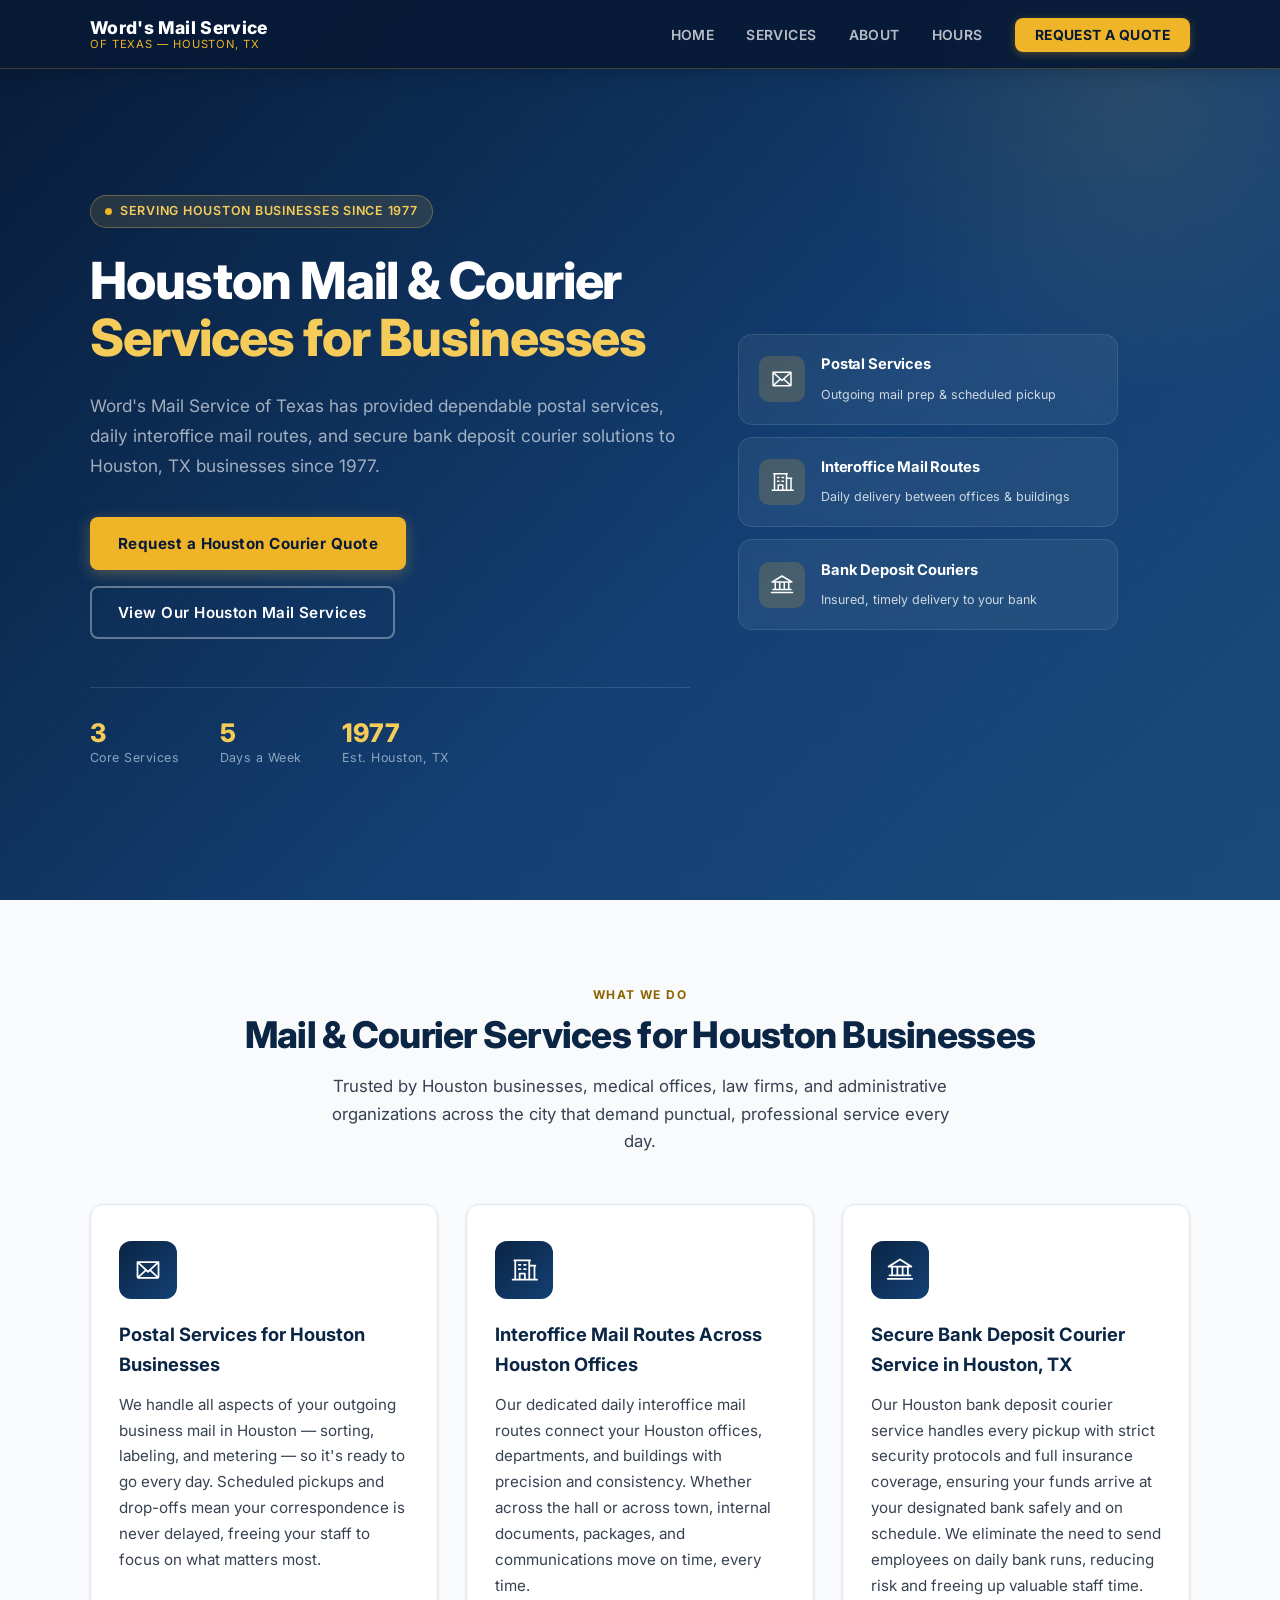
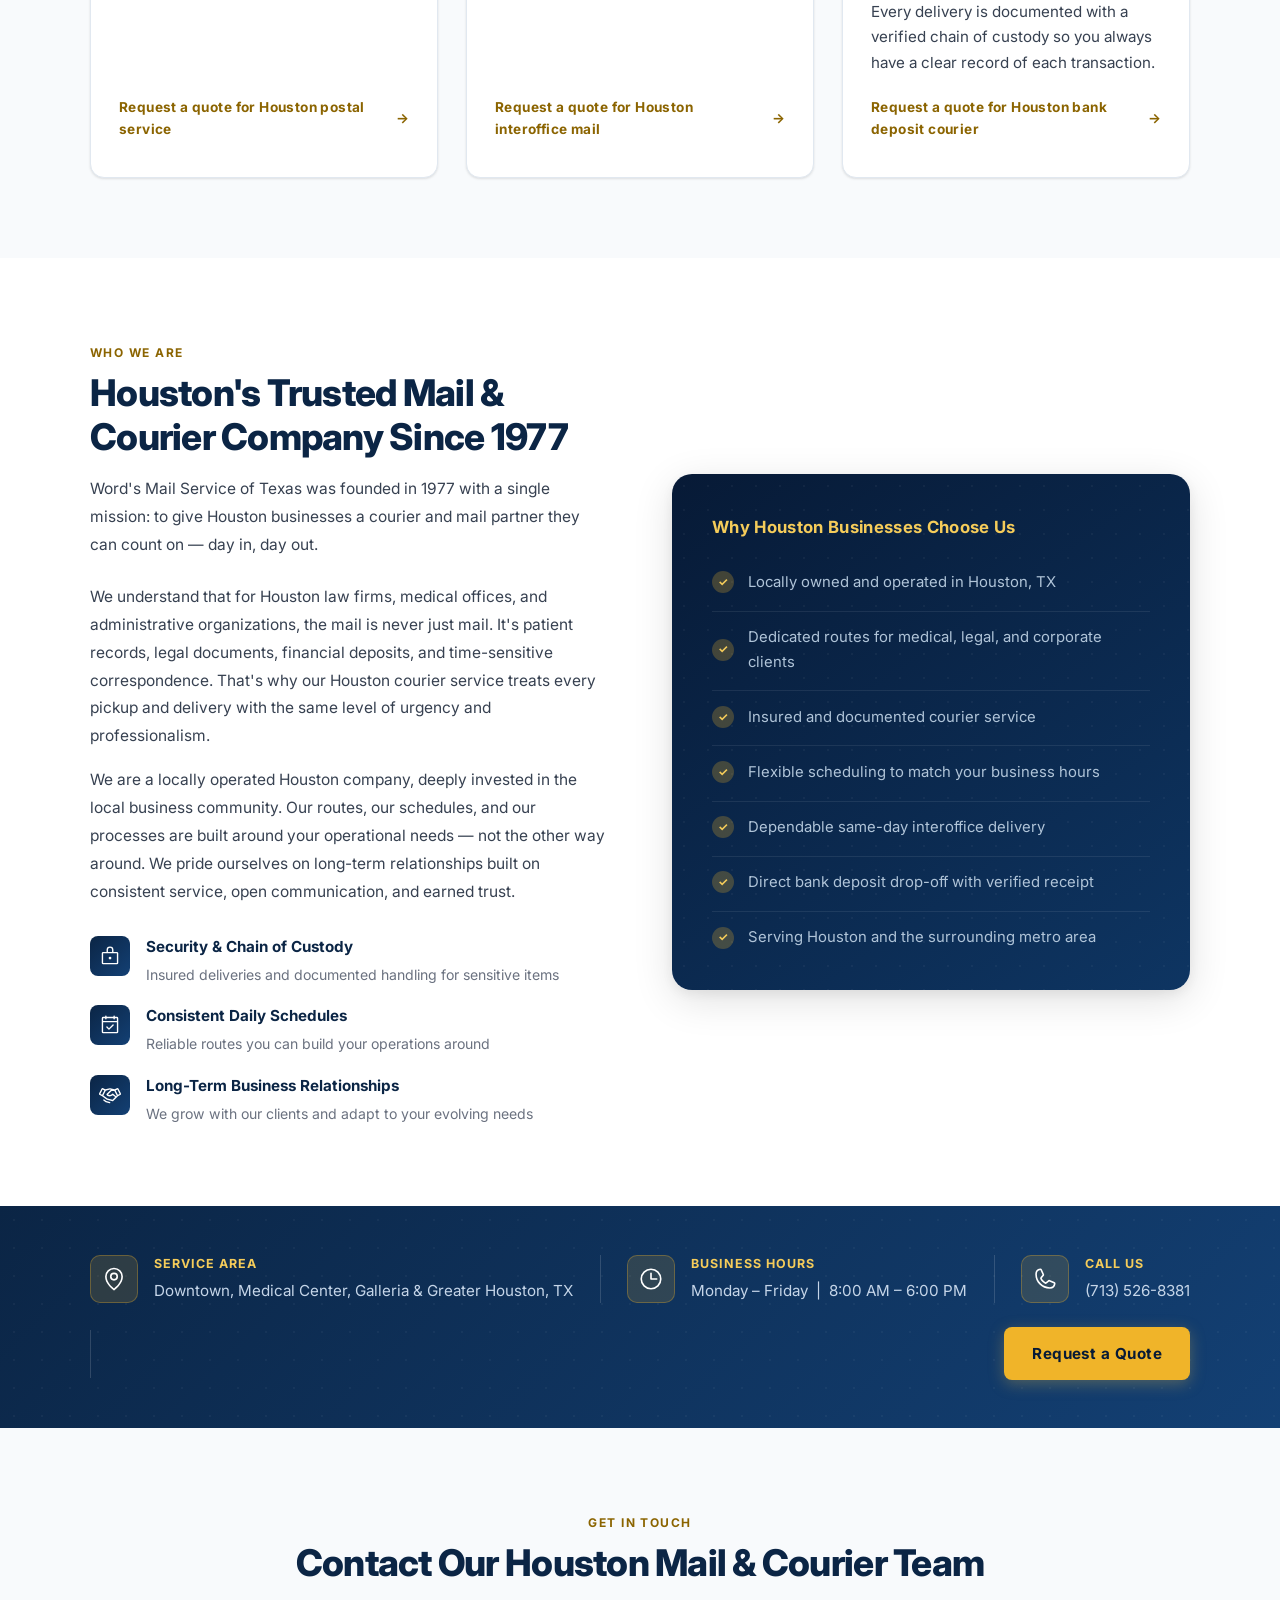
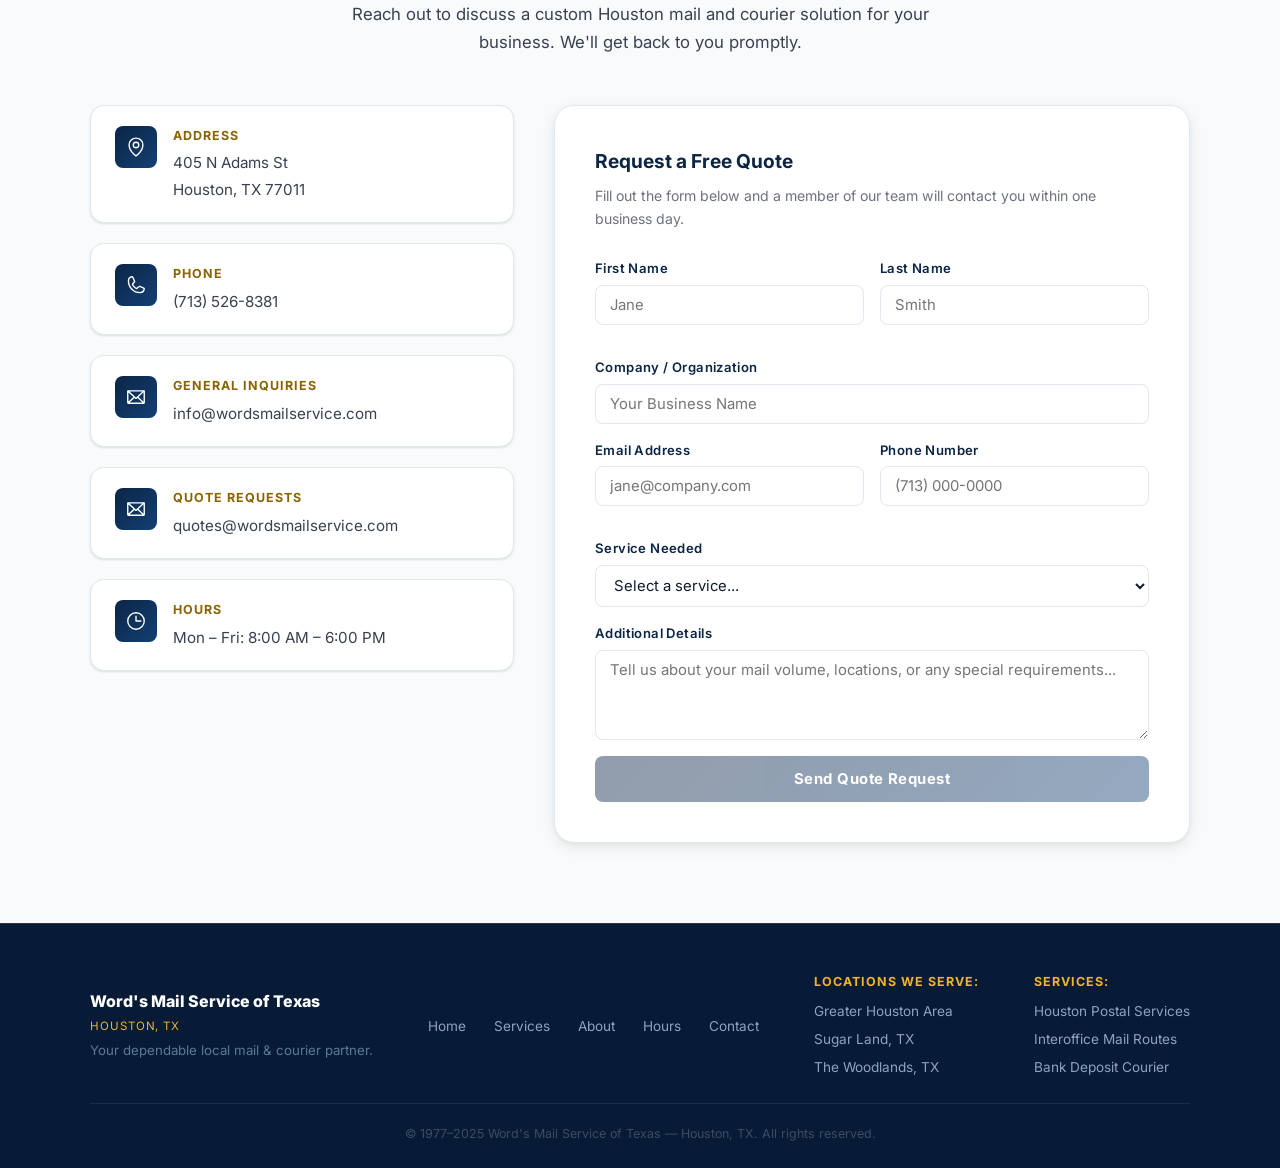
==== commit 94a805de: "Added extra pages and updated footers" ====
--- a/index.html
+++ b/index.html
@@ -1582,6 +1582,15 @@
             <li><a href="the-woodlands.html">The Woodlands, TX</a></li>
           </ul>
         </div>
+
+        <div class="footer-locations">
+          <strong>Services:</strong>
+          <ul>
+            <li><a href="postal-services-houston.html">Houston Postal Services</a></li>
+            <li><a href="interoffice-mail-houston.html">Interoffice Mail Routes</a></li>
+            <li><a href="bank-deposit-courier.html">Bank Deposit Courier</a></li>
+          </ul>
+        </div>
       </div>
 
       <div class="footer-bottom">
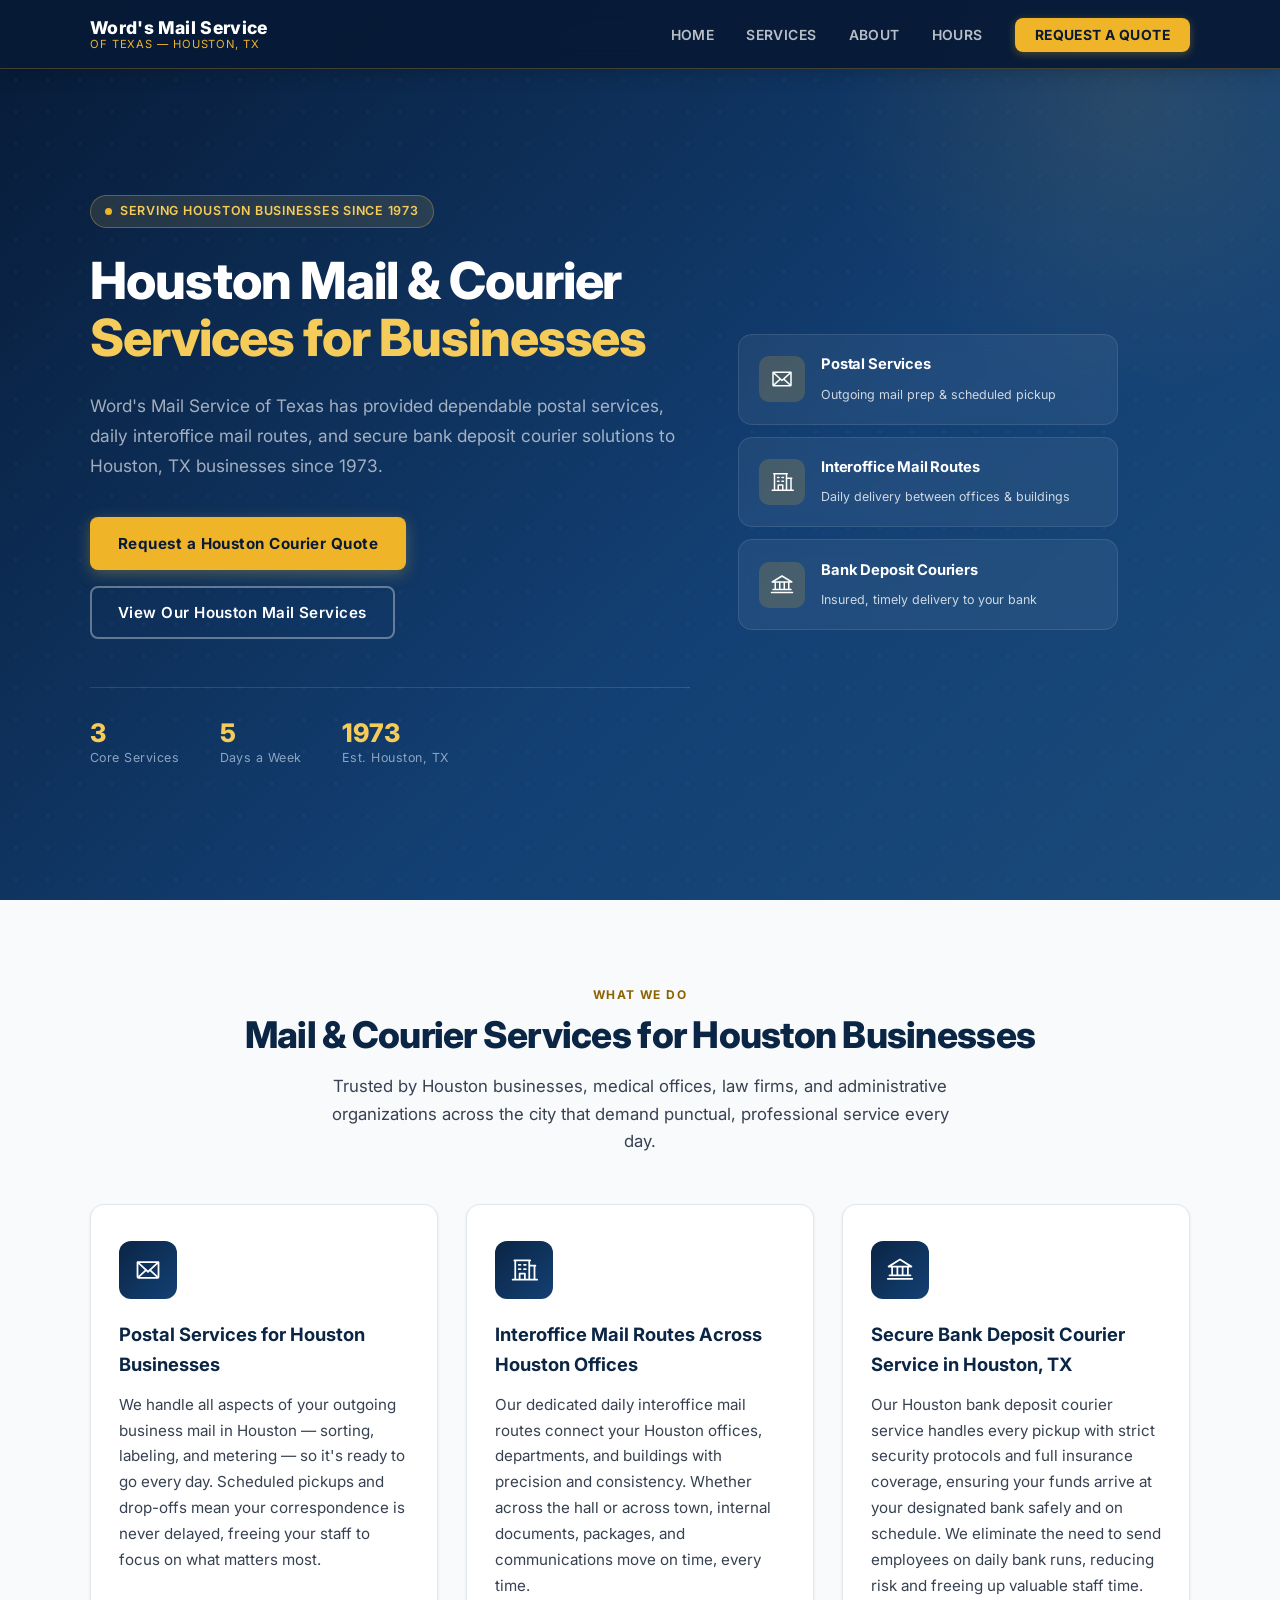
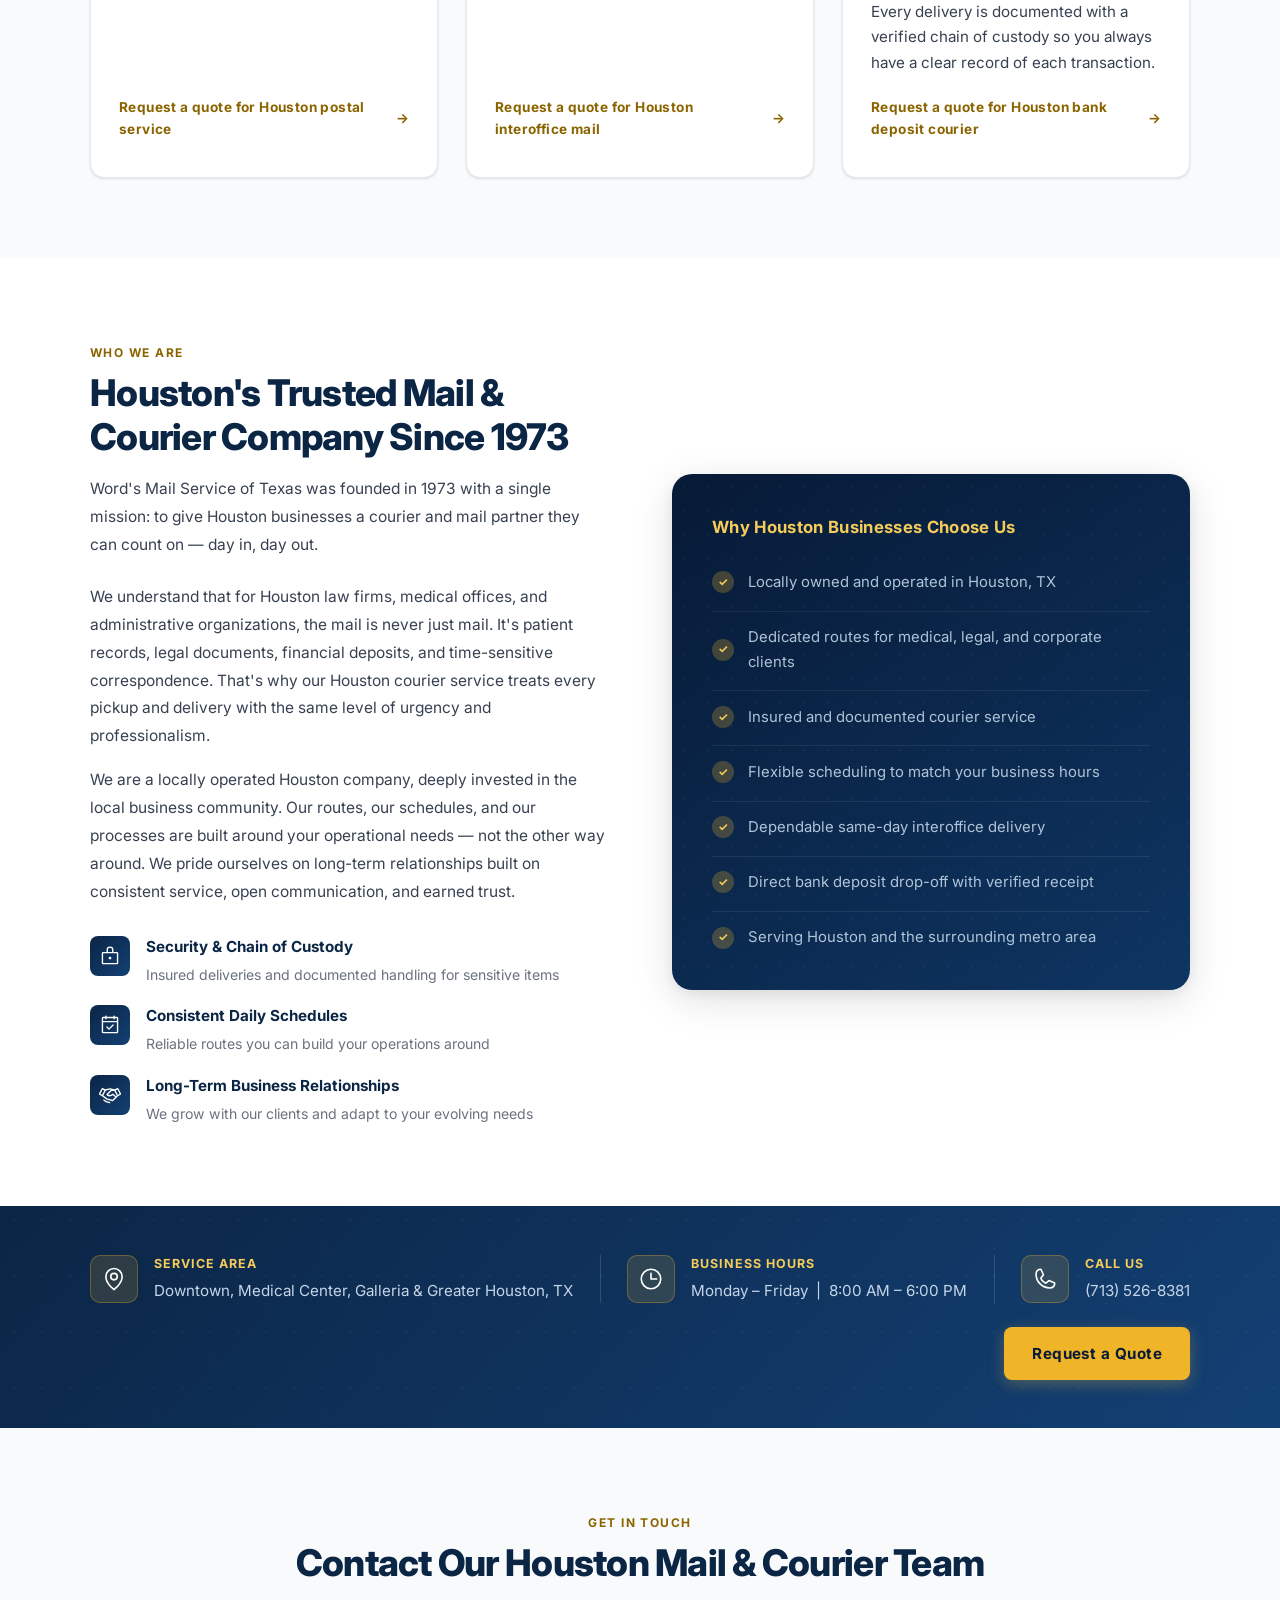
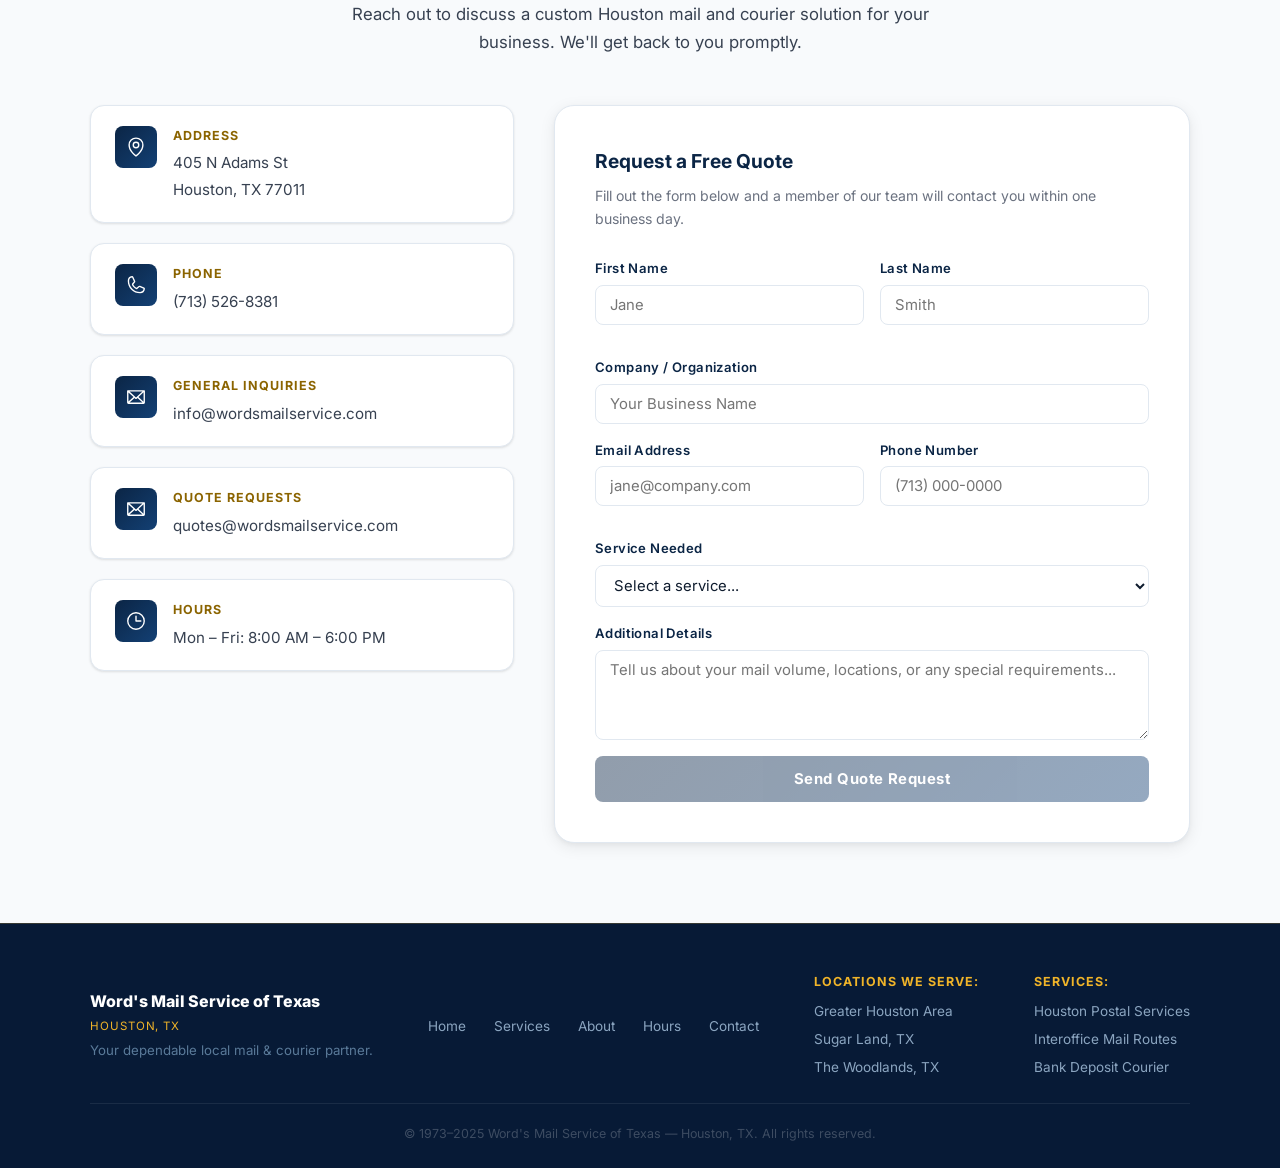
==== commit c0f2fa41: "Minor tweaks to copy" ====
--- a/index.html
+++ b/index.html
@@ -4,7 +4,7 @@
   <meta charset="UTF-8">
   <meta name="viewport" content="width=device-width, initial-scale=1.0">
   <title>Houston Mail &amp; Courier Services | Word's Mail Service of Texas</title>
-  <meta name="description" content="Houston's trusted postal, interoffice mail, and bank deposit courier service since 1977. Word's Mail Service of Texas serves businesses across Houston, TX.">
+  <meta name="description" content="Houston's trusted postal, interoffice mail, and bank deposit courier service since 1973. Word's Mail Service of Texas serves businesses across Houston, TX.">
   <meta name="robots" content="index, follow">
   <meta name="geo.region" content="US-TX">
   <meta name="geo.placename" content="Houston, Texas">
@@ -12,1168 +12,7 @@
   <link rel="preconnect" href="https://fonts.googleapis.com">
   <link rel="preconnect" href="https://fonts.gstatic.com" crossorigin>
   <link href="https://fonts.googleapis.com/css2?family=Inter:wght@400;500;600;700;800&display=swap" rel="stylesheet">
-
-  <style>
-    /* =============================================
-       CSS RESET
-    ============================================= */
-    *, *::before, *::after {
-      margin: 0;
-      padding: 0;
-      box-sizing: border-box;
-    }
-
-    html {
-      scroll-behavior: smooth;
-    }
-
-    img, svg {
-      display: block;
-      max-width: 100%;
-    }
-
-    ul {
-      list-style: none;
-    }
-
-    a {
-      text-decoration: none;
-      color: inherit;
-    }
-
-    /* =============================================
-       DESIGN TOKENS / VARIABLES
-    ============================================= */
-    :root {
-      --navy:        #0B2545;
-      --navy-dark:   #071A36;
-      --navy-mid:    #134074;
-      --gold:        #F0B429;
-      --gold-light:  #F5CC5A;
-      --gold-text:   #8B6400;
-      --white:       #ffffff;
-      --off-white:   #F8FAFC;
-      --text-dark:   #0F1C2E;
-      --text-mid:    #374151;
-      --text-light:  #6B7280;
-      --border:      #E1E8F0;
-      --border-dark: #CBD5E1;
-
-      --font-base:   'Inter', system-ui, -apple-system, BlinkMacSystemFont, 'Segoe UI', sans-serif;
-      --radius:      8px;
-      --radius-lg:   14px;
-      --radius-xl:   20px;
-      --shadow-sm:   0 1px 3px rgba(0,0,0,0.08), 0 1px 2px rgba(0,0,0,0.04);
-      --shadow-md:   0 4px 16px rgba(0,0,0,0.08), 0 2px 4px rgba(0,0,0,0.04);
-      --shadow-lg:   0 10px 40px rgba(0,0,0,0.12), 0 4px 12px rgba(0,0,0,0.06);
-      --transition:  0.2s ease;
-
-      --max-width: 1100px;
-    }
-
-    /* =============================================
-       BASE
-    ============================================= */
-    body {
-      font-family: var(--font-base);
-      color: var(--text-dark);
-      background: var(--white);
-      line-height: 1.65;
-      font-size: 16px;
-      -webkit-font-smoothing: antialiased;
-      -moz-osx-font-smoothing: grayscale;
-    }
-
-    .container {
-      width: 90%;
-      max-width: var(--max-width);
-      margin: 0 auto;
-    }
-
-    .section-label {
-      display: inline-block;
-      font-size: 0.75rem;
-      font-weight: 700;
-      letter-spacing: 0.12em;
-      text-transform: uppercase;
-      color: var(--gold-text);
-      margin-bottom: 0.5rem;
-    }
-
-    .section-title {
-      font-size: clamp(1.75rem, 3vw, 2.3rem);
-      font-weight: 800;
-      color: var(--navy);
-      margin-bottom: 1rem;
-      line-height: 1.2;
-      letter-spacing: -0.02em;
-    }
-
-    .section-intro {
-      font-size: 1.05rem;
-      color: var(--text-mid);
-      max-width: 620px;
-    }
-
-    /* =============================================
-       NAVIGATION
-    ============================================= */
-    #navbar {
-      position: fixed;
-      top: 0;
-      left: 0;
-      width: 100%;
-      z-index: 1000;
-      background: rgba(7, 26, 54, 0.92);
-      backdrop-filter: blur(12px);
-      -webkit-backdrop-filter: blur(12px);
-      border-bottom: 1px solid rgba(240, 180, 41, 0.25);
-      box-shadow: 0 2px 20px rgba(0,0,0,0.2);
-      transition: background var(--transition), box-shadow var(--transition);
-    }
-
-    #navbar.scrolled {
-      background: rgba(7, 26, 54, 0.98);
-      box-shadow: 0 4px 30px rgba(0,0,0,0.3);
-    }
-
-    .nav-inner {
-      display: flex;
-      align-items: center;
-      justify-content: space-between;
-      height: 68px;
-    }
-
-    .nav-logo {
-      display: flex;
-      flex-direction: column;
-      line-height: 1.1;
-    }
-
-    .nav-logo .logo-main {
-      font-size: 1.1rem;
-      font-weight: 800;
-      color: var(--white);
-      letter-spacing: 0.02em;
-    }
-
-    .nav-logo .logo-sub {
-      font-size: 0.7rem;
-      color: var(--gold);
-      letter-spacing: 0.08em;
-      text-transform: uppercase;
-    }
-
-    .nav-links {
-      display: flex;
-      gap: 2rem;
-      align-items: center;
-    }
-
-    .nav-links a {
-      color: rgba(255,255,255,0.72);
-      font-size: 0.87rem;
-      font-weight: 600;
-      letter-spacing: 0.03em;
-      text-transform: uppercase;
-      transition: color var(--transition);
-      padding: 4px 0;
-      position: relative;
-    }
-
-    .nav-links a::after {
-      content: '';
-      position: absolute;
-      bottom: -2px;
-      left: 0;
-      width: 0;
-      height: 2px;
-      background: var(--gold);
-      transition: width var(--transition);
-      border-radius: 2px;
-    }
-
-    .nav-links a:hover {
-      color: var(--white);
-    }
-
-    .nav-links a:hover::after {
-      width: 100%;
-    }
-
-    .nav-cta {
-      background: var(--gold) !important;
-      color: var(--navy-dark) !important;
-      padding: 9px 20px !important;
-      border-radius: var(--radius) !important;
-      font-weight: 700 !important;
-      transition: background var(--transition), transform var(--transition), box-shadow var(--transition) !important;
-      box-shadow: 0 2px 8px rgba(240, 180, 41,0.3) !important;
-    }
-
-    .nav-cta::after {
-      display: none !important;
-    }
-
-    .nav-cta:hover {
-      background: var(--gold-light) !important;
-      transform: translateY(-1px) !important;
-      box-shadow: 0 4px 16px rgba(240, 180, 41,0.45) !important;
-    }
-
-    /* Hamburger */
-    .nav-toggle {
-      display: none;
-      flex-direction: column;
-      gap: 5px;
-      cursor: pointer;
-      padding: 6px;
-      background: none;
-      border: none;
-    }
-
-    .nav-toggle span {
-      display: block;
-      width: 22px;
-      height: 2px;
-      background: var(--white);
-      border-radius: 2px;
-      transition: transform 0.3s ease, opacity 0.3s ease;
-      transform-origin: center;
-    }
-
-    .nav-toggle[aria-expanded="true"] span:nth-child(1) {
-      transform: translateY(7px) rotate(45deg);
-    }
-
-    .nav-toggle[aria-expanded="true"] span:nth-child(2) {
-      opacity: 0;
-    }
-
-    .nav-toggle[aria-expanded="true"] span:nth-child(3) {
-      transform: translateY(-7px) rotate(-45deg);
-    }
-
-    /* =============================================
-       HERO
-    ============================================= */
-    #home {
-      padding-top: 64px; /* offset for fixed nav */
-      background: linear-gradient(135deg, var(--navy-dark) 0%, var(--navy-mid) 60%, #1a4a7a 100%);
-      color: var(--white);
-      min-height: 100vh;
-      display: flex;
-      align-items: center;
-      position: relative;
-      overflow: hidden;
-    }
-
-    /* Decorative background patterns */
-    #home::before {
-      content: '';
-      position: absolute;
-      inset: 0;
-      background-image: radial-gradient(circle, rgba(255,255,255,0.06) 1px, transparent 1px);
-      background-size: 32px 32px;
-      pointer-events: none;
-    }
-
-    #home::after {
-      content: '';
-      position: absolute;
-      top: -200px;
-      right: -150px;
-      width: 600px;
-      height: 600px;
-      border-radius: 50%;
-      background: radial-gradient(circle, rgba(240, 180, 41, 0.1) 0%, transparent 70%);
-      pointer-events: none;
-    }
-
-    .hero-inner {
-      position: relative;
-      z-index: 1;
-      display: flex;
-      align-items: center;
-      gap: 3rem;
-      padding: 5rem 0;
-    }
-
-    .hero-content {
-      flex: 1;
-      max-width: 600px;
-    }
-
-    .hero-badge {
-      display: inline-flex;
-      align-items: center;
-      gap: 8px;
-      background: rgba(201, 168, 76, 0.15);
-      border: 1px solid rgba(201, 168, 76, 0.4);
-      border-radius: 50px;
-      padding: 5px 14px;
-      font-size: 0.78rem;
-      font-weight: 600;
-      color: var(--gold-light);
-      letter-spacing: 0.06em;
-      text-transform: uppercase;
-      margin-bottom: 1.5rem;
-    }
-
-    .hero-badge::before {
-      content: '';
-      display: inline-block;
-      width: 7px;
-      height: 7px;
-      border-radius: 50%;
-      background: var(--gold);
-    }
-
-    .hero-headline {
-      font-size: clamp(2.1rem, 4.5vw, 3.2rem);
-      font-weight: 800;
-      line-height: 1.12;
-      margin-bottom: 1.5rem;
-      color: var(--white);
-      letter-spacing: -0.02em;
-    }
-
-    .hero-headline span {
-      color: var(--gold-light);
-    }
-
-    .hero-sub {
-      font-size: 1.08rem;
-      color: rgba(255,255,255,0.62);
-      margin-bottom: 2.25rem;
-      line-height: 1.75;
-    }
-
-    .hero-actions {
-      display: flex;
-      flex-wrap: wrap;
-      gap: 1rem;
-      align-items: center;
-    }
-
-    .btn-primary {
-      display: inline-block;
-      background: var(--gold);
-      color: var(--navy-dark);
-      font-weight: 700;
-      font-size: 0.95rem;
-      padding: 14px 28px;
-      border-radius: var(--radius);
-      letter-spacing: 0.03em;
-      transition: background var(--transition), transform var(--transition), box-shadow var(--transition);
-      box-shadow: 0 4px 15px rgba(201, 168, 76, 0.35);
-    }
-
-    .btn-primary:hover {
-      background: var(--gold-light);
-      transform: translateY(-2px);
-      box-shadow: 0 6px 22px rgba(201, 168, 76, 0.5);
-    }
-
-    .btn-outline {
-      display: inline-block;
-      border: 2px solid rgba(255,255,255,0.35);
-      color: var(--white);
-      font-weight: 600;
-      font-size: 0.95rem;
-      padding: 12px 26px;
-      border-radius: var(--radius);
-      letter-spacing: 0.03em;
-      transition: border-color var(--transition), background var(--transition);
-    }
-
-    .btn-outline:hover {
-      border-color: var(--gold);
-      background: rgba(201, 168, 76, 0.1);
-    }
-
-    /* Hero stats strip */
-    .hero-stats {
-      display: flex;
-      gap: 2.5rem;
-      margin-top: 3rem;
-      padding-top: 2rem;
-      border-top: 1px solid rgba(255,255,255,0.12);
-      flex-wrap: wrap;
-    }
-
-    .hero-stat {
-      display: flex;
-      flex-direction: column;
-    }
-
-    .hero-stat .stat-num {
-      font-size: 1.6rem;
-      font-weight: 800;
-      color: var(--gold-light);
-      line-height: 1;
-    }
-
-    .hero-stat .stat-label {
-      font-size: 0.78rem;
-      color: #8ba5c0;
-      margin-top: 2px;
-      letter-spacing: 0.04em;
-    }
-
-    /* Hero visual panel */
-    .hero-visual {
-      flex: 0 0 380px;
-      display: flex;
-      flex-direction: column;
-      gap: 0.75rem;
-    }
-
-    .hero-card {
-      background: rgba(255,255,255,0.06);
-      border: 1px solid rgba(255,255,255,0.1);
-      border-radius: var(--radius-lg);
-      padding: 1.1rem 1.25rem;
-      display: flex;
-      align-items: center;
-      gap: 1rem;
-      backdrop-filter: blur(8px);
-      -webkit-backdrop-filter: blur(8px);
-      transition: background var(--transition), transform var(--transition), box-shadow var(--transition);
-    }
-
-    .hero-card:hover {
-      background: rgba(255,255,255,0.1);
-      transform: translateX(5px);
-      box-shadow: 0 4px 20px rgba(0,0,0,0.2);
-    }
-
-    .hero-card-icon {
-      width: 46px;
-      height: 46px;
-      border-radius: 10px;
-      background: rgba(240, 180, 41, 0.18);
-      display: flex;
-      align-items: center;
-      justify-content: center;
-      flex-shrink: 0;
-    }
-
-    .hero-card-text strong {
-      display: block;
-      font-size: 0.92rem;
-      font-weight: 700;
-      color: var(--white);
-      margin-bottom: 3px;
-      letter-spacing: -0.01em;
-    }
-
-    .hero-card-text span {
-      font-size: 0.78rem;
-      color: rgba(255,255,255,0.78);
-      line-height: 1.4;
-    }
-
-    /* =============================================
-       SERVICES
-    ============================================= */
-    #services {
-      padding: 5rem 0;
-      background: var(--off-white);
-    }
-
-    .services-header {
-      text-align: center;
-      margin-bottom: 3rem;
-    }
-
-    .services-header .section-intro {
-      margin: 0 auto;
-    }
-
-    .services-grid {
-      display: grid;
-      grid-template-columns: repeat(3, 1fr);
-      gap: 1.75rem;
-      align-items: stretch;
-    }
-
-    .service-card {
-      background: var(--white);
-      border-radius: var(--radius-lg);
-      padding: 2.25rem 1.75rem;
-      box-shadow: var(--shadow-sm);
-      border: 1px solid var(--border);
-      transition: transform var(--transition), box-shadow var(--transition), border-color var(--transition);
-      display: flex;
-      flex-direction: column;
-      position: relative;
-      overflow: hidden;
-    }
-
-    .service-card::before {
-      content: '';
-      position: absolute;
-      top: 0;
-      left: 0;
-      right: 0;
-      height: 3px;
-      background: linear-gradient(90deg, var(--gold), var(--gold-light));
-      opacity: 0;
-      transition: opacity var(--transition);
-    }
-
-    .service-card:hover {
-      transform: translateY(-6px);
-      box-shadow: var(--shadow-lg);
-      border-color: var(--border-dark);
-    }
-
-    .service-card:hover::before {
-      opacity: 1;
-    }
-
-    .service-icon {
-      width: 58px;
-      height: 58px;
-      border-radius: 12px;
-      background: linear-gradient(135deg, var(--navy) 0%, var(--navy-mid) 100%);
-      display: flex;
-      align-items: center;
-      justify-content: center;
-      margin-bottom: 1.25rem;
-      flex-shrink: 0;
-    }
-
-    .service-card h3 {
-      font-size: 1.15rem;
-      font-weight: 700;
-      color: var(--navy);
-      margin-bottom: 0.75rem;
-    }
-
-    .service-card p {
-      font-size: 0.95rem;
-      color: var(--text-mid);
-      line-height: 1.7;
-      flex: 1;
-    }
-
-    .service-card .card-link {
-      display: inline-flex;
-      align-items: center;
-      gap: 5px;
-      margin-top: 1.25rem;
-      font-size: 0.85rem;
-      font-weight: 700;
-      color: var(--gold-text);
-      letter-spacing: 0.03em;
-      transition: color var(--transition);
-    }
-
-    .service-card .card-link:hover {
-      color: var(--navy);
-    }
-
-    .service-card .card-link::after {
-      content: '→';
-      display: inline-block;
-      transition: transform var(--transition);
-    }
-
-    .service-card .card-link:hover::after {
-      transform: translateX(4px);
-    }
-
-    /* =============================================
-       ABOUT
-    ============================================= */
-    #about {
-      padding: 5rem 0;
-      background: var(--white);
-    }
-
-    .about-inner {
-      display: grid;
-      grid-template-columns: 1fr 1fr;
-      gap: 4rem;
-      align-items: center;
-    }
-
-    .about-content .section-intro {
-      margin-bottom: 1.5rem;
-    }
-
-    .about-content p {
-      color: var(--text-mid);
-      font-size: 0.97rem;
-      line-height: 1.8;
-      margin-bottom: 1rem;
-    }
-
-    .about-pillars {
-      display: flex;
-      flex-direction: column;
-      gap: 1rem;
-      margin-top: 1.75rem;
-    }
-
-    .pillar {
-      display: flex;
-      align-items: flex-start;
-      gap: 1rem;
-    }
-
-    .pillar-icon {
-      width: 40px;
-      height: 40px;
-      border-radius: 8px;
-      background: linear-gradient(135deg, var(--navy) 0%, var(--navy-mid) 100%);
-      display: flex;
-      align-items: center;
-      justify-content: center;
-      flex-shrink: 0;
-      margin-top: 2px;
-    }
-
-    .pillar-text strong {
-      display: block;
-      font-size: 0.95rem;
-      color: var(--navy);
-      margin-bottom: 2px;
-    }
-
-    .pillar-text span {
-      font-size: 0.88rem;
-      color: var(--text-light);
-    }
-
-    /* About visual side */
-    .about-visual {
-      background: linear-gradient(145deg, var(--navy-dark) 0%, #0e3562 100%);
-      border-radius: var(--radius-xl);
-      padding: 2.5rem;
-      color: var(--white);
-      box-shadow: var(--shadow-lg);
-      position: relative;
-      overflow: hidden;
-    }
-
-    .about-visual::before {
-      content: '';
-      position: absolute;
-      inset: 0;
-      background-image: radial-gradient(circle, rgba(255,255,255,0.04) 1px, transparent 1px);
-      background-size: 24px 24px;
-      pointer-events: none;
-    }
-
-    .about-visual h3 {
-      font-size: 1.05rem;
-      color: var(--gold-light);
-      font-weight: 700;
-      margin-bottom: 1.75rem;
-      letter-spacing: 0.02em;
-      position: relative;
-      z-index: 1;
-    }
-
-    .about-list {
-      display: flex;
-      flex-direction: column;
-      gap: 0.85rem;
-      position: relative;
-      z-index: 1;
-    }
-
-    .about-list-item {
-      display: flex;
-      align-items: center;
-      gap: 0.85rem;
-      font-size: 0.93rem;
-      color: #b0c4d8;
-      padding-bottom: 1rem;
-      border-bottom: 1px solid rgba(255,255,255,0.08);
-    }
-
-    .about-list-item:last-child {
-      border-bottom: none;
-      padding-bottom: 0;
-    }
-
-    .about-list-item::before {
-      content: '✓';
-      display: flex;
-      align-items: center;
-      justify-content: center;
-      width: 22px;
-      height: 22px;
-      border-radius: 50%;
-      background: rgba(240, 180, 41,0.25);
-      color: var(--gold-light);
-      font-size: 0.72rem;
-      font-weight: 700;
-      flex-shrink: 0;
-    }
-
-    /* =============================================
-       SERVICE AREA & HOURS STRIP
-    ============================================= */
-    #hours {
-      background: linear-gradient(135deg, var(--navy) 0%, var(--navy-mid) 100%);
-      color: var(--white);
-      padding: 3rem 0;
-      position: relative;
-      overflow: hidden;
-    }
-
-    #hours::before {
-      content: '';
-      position: absolute;
-      inset: 0;
-      background-image: radial-gradient(circle, rgba(255,255,255,0.04) 1px, transparent 1px);
-      background-size: 28px 28px;
-      pointer-events: none;
-    }
-
-    .hours-inner {
-      display: flex;
-      align-items: center;
-      justify-content: space-between;
-      flex-wrap: wrap;
-      gap: 1.5rem;
-      position: relative;
-      z-index: 1;
-    }
-
-    .hours-block {
-      display: flex;
-      align-items: center;
-      gap: 1rem;
-    }
-
-    .hours-icon {
-      width: 48px;
-      height: 48px;
-      border-radius: 10px;
-      background: rgba(240, 180, 41,0.15);
-      border: 1px solid rgba(240, 180, 41,0.3);
-      display: flex;
-      align-items: center;
-      justify-content: center;
-      flex-shrink: 0;
-    }
-
-    .hours-block-text strong {
-      display: block;
-      font-size: 0.78rem;
-      color: var(--gold-light);
-      text-transform: uppercase;
-      letter-spacing: 0.08em;
-      margin-bottom: 2px;
-    }
-
-    .hours-block-text span {
-      font-size: 0.95rem;
-      color: #c5d5e8;
-    }
-
-    .hours-divider {
-      width: 1px;
-      height: 48px;
-      background: rgba(255,255,255,0.15);
-    }
-
-    /* =============================================
-       CONTACT
-    ============================================= */
-    #contact {
-      padding: 5rem 0;
-      background: var(--off-white);
-    }
-
-    .contact-header {
-      text-align: center;
-      margin-bottom: 3rem;
-    }
-
-    .contact-header .section-intro {
-      margin: 0 auto;
-    }
-
-    .contact-grid {
-      display: grid;
-      grid-template-columns: 1fr 1.5fr;
-      gap: 2.5rem;
-      align-items: start;
-    }
-
-    /* Contact info column */
-    .contact-info {
-      display: flex;
-      flex-direction: column;
-      gap: 1.25rem;
-    }
-
-    .contact-item {
-      background: var(--white);
-      border-radius: var(--radius-lg);
-      padding: 1.25rem 1.5rem;
-      display: flex;
-      align-items: flex-start;
-      gap: 1rem;
-      box-shadow: var(--shadow-sm);
-      border: 1px solid var(--border);
-      transition: box-shadow var(--transition), border-color var(--transition);
-    }
-
-    .contact-item:hover {
-      box-shadow: var(--shadow-md);
-      border-color: var(--border-dark);
-    }
-
-    .contact-item-icon {
-      width: 42px;
-      height: 42px;
-      border-radius: 8px;
-      background: linear-gradient(135deg, var(--navy) 0%, var(--navy-mid) 100%);
-      display: flex;
-      align-items: center;
-      justify-content: center;
-      flex-shrink: 0;
-    }
-
-    .contact-item-text strong {
-      display: block;
-      font-size: 0.78rem;
-      font-weight: 700;
-      color: var(--gold-text);
-      text-transform: uppercase;
-      letter-spacing: 0.08em;
-      margin-bottom: 3px;
-    }
-
-    .contact-item-text span,
-    .contact-item-text a {
-      font-size: 0.95rem;
-      color: var(--text-mid);
-    }
-
-    .contact-item-text a:hover {
-      color: var(--navy);
-    }
-
-    /* Quote form */
-    .quote-form {
-      background: var(--white);
-      border-radius: var(--radius-xl);
-      padding: 2.5rem;
-      box-shadow: var(--shadow-md);
-      border: 1px solid var(--border);
-    }
-
-    .quote-form h3 {
-      font-size: 1.2rem;
-      font-weight: 700;
-      color: var(--navy);
-      margin-bottom: 0.4rem;
-    }
-
-    .quote-form p {
-      font-size: 0.88rem;
-      color: var(--text-light);
-      margin-bottom: 1.75rem;
-    }
-
-    .form-row {
-      display: grid;
-      grid-template-columns: 1fr 1fr;
-      gap: 1rem;
-      margin-bottom: 1rem;
-    }
-
-    .form-group {
-      display: flex;
-      flex-direction: column;
-      gap: 5px;
-      margin-bottom: 1rem;
-    }
-
-    .form-group label {
-      font-size: 0.82rem;
-      font-weight: 600;
-      color: var(--navy);
-      letter-spacing: 0.03em;
-    }
-
-    .form-group input,
-    .form-group select,
-    .form-group textarea {
-      padding: 10px 14px;
-      border: 1.5px solid var(--border);
-      border-radius: var(--radius);
-      font-family: var(--font-base);
-      font-size: 0.93rem;
-      color: var(--text-dark);
-      background: var(--white);
-      transition: border-color var(--transition);
-      outline: none;
-    }
-
-    .form-group input:focus,
-    .form-group select:focus,
-    .form-group textarea:focus {
-      border-color: var(--navy-mid);
-      box-shadow: 0 0 0 3px rgba(19, 64, 116, 0.1);
-    }
-
-    .form-group textarea {
-      resize: vertical;
-      min-height: 90px;
-    }
-
-    .form-submit {
-      display: inline-block;
-      width: 100%;
-      text-align: center;
-      background: linear-gradient(135deg, var(--navy) 0%, var(--navy-mid) 100%);
-      color: var(--white);
-      font-weight: 700;
-      font-size: 0.93rem;
-      padding: 14px 20px;
-      border-radius: var(--radius);
-      border: none;
-      cursor: pointer;
-      letter-spacing: 0.03em;
-      transition: opacity var(--transition), transform var(--transition), box-shadow var(--transition);
-      font-family: var(--font-base);
-      box-shadow: 0 4px 16px rgba(11,37,69,0.25);
-    }
-
-    .form-submit:hover {
-      opacity: 0.92;
-      transform: translateY(-1px);
-      box-shadow: 0 6px 24px rgba(11,37,69,0.35);
-    }
-
-    .form-submit:disabled {
-      opacity: 0.45;
-      cursor: not-allowed;
-      transform: none;
-      box-shadow: none;
-    }
-
-    /* =============================================
-       FOOTER
-    ============================================= */
-    footer {
-      background: var(--navy-dark);
-      color: rgba(255,255,255,0.45);
-      padding: 3rem 0 1.5rem;
-      border-top: 1px solid rgba(240, 180, 41,0.2);
-    }
-
-    .footer-inner {
-      display: flex;
-      align-items: center;
-      justify-content: space-between;
-      flex-wrap: wrap;
-      gap: 1.25rem;
-      padding-bottom: 1.5rem;
-      border-bottom: 1px solid rgba(255,255,255,0.08);
-      margin-bottom: 1.25rem;
-    }
-
-    .footer-brand .logo-main {
-      font-size: 1rem;
-      font-weight: 800;
-      color: var(--white);
-    }
-
-    .footer-brand .logo-sub {
-      font-size: 0.72rem;
-      color: var(--gold);
-      text-transform: uppercase;
-      letter-spacing: 0.08em;
-      margin-top: 2px;
-    }
-
-    .footer-tagline {
-      font-size: 0.83rem;
-      color: #5a7a99;
-      margin-top: 4px;
-    }
-
-    .footer-nav {
-      display: flex;
-      gap: 1.75rem;
-      flex-wrap: wrap;
-    }
-
-    .footer-nav a {
-      font-size: 0.85rem;
-      color: #8ba5c0;
-      transition: color var(--transition);
-    }
-
-    .footer-nav a:hover {
-      color: var(--gold-light);
-    }
-
-    .footer-bottom {
-      text-align: center;
-      font-size: 0.78rem;
-      color: rgba(255,255,255,0.22);
-    }
-
-    .footer-locations {
-      font-size: 0.85rem;
-    }
-
-    .footer-locations strong {
-      display: block;
-      color: var(--gold);
-      margin-bottom: 0.5rem;
-      font-size: 0.78rem;
-      text-transform: uppercase;
-      letter-spacing: 0.08em;
-    }
-
-    .footer-locations ul {
-      display: flex;
-      flex-direction: column;
-      gap: 0.35rem;
-    }
-
-    .footer-locations a {
-      color: #8ba5c0;
-      transition: color var(--transition);
-    }
-
-    .footer-locations a:hover {
-      color: var(--gold-light);
-    }
-
-    /* =============================================
-       RESPONSIVE — TABLET (max 900px)
-    ============================================= */
-    @media (max-width: 900px) {
-      .hero-inner {
-        flex-direction: column;
-        text-align: center;
-        padding: 4rem 0;
-      }
-
-      .hero-actions {
-        justify-content: center;
-      }
-
-      .hero-stats {
-        justify-content: center;
-      }
-
-      .hero-visual {
-        flex: none;
-        width: 100%;
-        max-width: 460px;
-      }
-
-      .services-grid {
-        grid-template-columns: 1fr 1fr;
-      }
-
-      .about-inner {
-        grid-template-columns: 1fr;
-        gap: 2.5rem;
-      }
-
-      .contact-grid {
-        grid-template-columns: 1fr;
-      }
-
-      .hours-inner {
-        flex-direction: column;
-        align-items: flex-start;
-        gap: 1rem;
-      }
-
-      .hours-divider {
-        display: none;
-      }
-    }
-
-    /* =============================================
-       RESPONSIVE — MOBILE (max 600px)
-    ============================================= */
-    @media (max-width: 600px) {
-      .nav-links {
-        display: none;
-        position: absolute;
-        top: 68px;
-        left: 0;
-        width: 100%;
-        background: rgba(7, 26, 54, 0.97);
-        backdrop-filter: blur(12px);
-        -webkit-backdrop-filter: blur(12px);
-        flex-direction: column;
-        padding: 1.25rem 1.5rem;
-        gap: 1rem;
-        border-bottom: 1px solid rgba(240, 180, 41,0.25);
-        box-shadow: var(--shadow-md);
-      }
-
-      .nav-links.open {
-        display: flex;
-      }
-
-      .nav-toggle {
-        display: flex;
-      }
-
-      .services-grid {
-        grid-template-columns: 1fr;
-      }
-
-      .form-row {
-        grid-template-columns: 1fr;
-      }
-
-      .footer-inner {
-        flex-direction: column;
-        align-items: flex-start;
-      }
-
-      .hero-visual {
-        display: none;
-      }
-
-      .hero-stats {
-        gap: 1.5rem;
-      }
-
-      .quote-form {
-        padding: 1.75rem 1.25rem;
-      }
-    }
-
-    /* =============================================
-       SCROLL REVEAL ANIMATIONS
-    ============================================= */
-    .reveal {
-      opacity: 0;
-      transform: translateY(24px);
-      transition: opacity 0.55s ease, transform 0.55s ease;
-    }
-
-    .reveal.visible {
-      opacity: 1;
-      transform: translateY(0);
-    }
-
-    .reveal-delay-1 { transition-delay: 0.1s; }
-    .reveal-delay-2 { transition-delay: 0.2s; }
-    .reveal-delay-3 { transition-delay: 0.3s; }
-  </style>
+  <link rel="stylesheet" href="style.css">
 </head>
 <body>
 
@@ -1213,7 +52,7 @@
     <div class="container hero-inner">
 
       <div class="hero-content">
-        <div class="hero-badge">Serving Houston Businesses Since 1977</div>
+        <div class="hero-badge">Serving Houston Businesses Since 1973</div>
 
         <h1 class="hero-headline">
           Houston Mail &amp; Courier<br>
@@ -1221,7 +60,7 @@
         </h1>
 
         <p class="hero-sub">
-          Word's Mail Service of Texas has provided dependable postal services, daily interoffice mail routes, and secure bank deposit courier solutions to Houston, TX businesses since 1977.
+          Word's Mail Service of Texas has provided dependable postal services, daily interoffice mail routes, and secure bank deposit courier solutions to Houston, TX businesses since 1973.
         </p>
 
         <div class="hero-actions">
@@ -1239,7 +78,7 @@
             <span class="stat-label">Days a Week</span>
           </div>
           <div class="hero-stat">
-            <span class="stat-num">1977</span>
+            <span class="stat-num">1973</span>
             <span class="stat-label">Est. Houston, TX</span>
           </div>
         </div>
@@ -1334,10 +173,10 @@
 
         <div class="about-content reveal">
           <span class="section-label">Who We Are</span>
-          <h2 class="section-title" id="about-heading">Houston's Trusted Mail &amp; Courier Company Since 1977</h2>
+          <h2 class="section-title" id="about-heading">Houston's Trusted Mail &amp; Courier Company Since 1973</h2>
 
           <p class="section-intro">
-            Word's Mail Service of Texas was founded in 1977 with a single mission: to give Houston businesses a courier and mail partner they can count on — day in, day out.
+            Word's Mail Service of Texas was founded in 1973 with a single mission: to give Houston businesses a courier and mail partner they can count on — day in, day out.
           </p>
 
           <p>
@@ -1425,9 +264,6 @@
           <span>(713) 526-8381</span>
         </div>
       </div>
-
-      <div class="hours-divider" aria-hidden="true"></div>
-
       <a href="#contact" class="btn-primary" style="white-space: nowrap;">Request a Quote</a>
 
     </div>
@@ -1594,7 +430,7 @@
       </div>
 
       <div class="footer-bottom">
-        <p>&copy; 1977&ndash;2025 Word's Mail Service of Texas &mdash; Houston, TX. All rights reserved.</p>
+        <p>&copy; 1973&ndash;2025 Word's Mail Service of Texas &mdash; Houston, TX. All rights reserved.</p>
       </div>
 
     </div>
--- a/style.css
+++ b/style.css
@@ -0,0 +1,1447 @@
+/* =============================================
+   CSS RESET
+============================================= */
+*, *::before, *::after {
+  margin: 0;
+  padding: 0;
+  box-sizing: border-box;
+}
+
+html { scroll-behavior: smooth; }
+img, svg { display: block; max-width: 100%; }
+ul { list-style: none; }
+a { text-decoration: none; color: inherit; }
+
+/* =============================================
+   DESIGN TOKENS
+============================================= */
+:root {
+  --navy:        #0B2545;
+  --navy-dark:   #071A36;
+  --navy-mid:    #134074;
+  --gold:        #F0B429;
+  --gold-light:  #F5CC5A;
+  --gold-text:   #8B6400;
+  --white:       #ffffff;
+  --off-white:   #F8FAFC;
+  --text-dark:   #0F1C2E;
+  --text-mid:    #374151;
+  --text-light:  #6B7280;
+  --border:      #E1E8F0;
+  --border-dark: #CBD5E1;
+  --font-base:   'Inter', system-ui, -apple-system, BlinkMacSystemFont, 'Segoe UI', sans-serif;
+  --radius:      8px;
+  --radius-lg:   14px;
+  --radius-xl:   20px;
+  --shadow-sm:   0 1px 3px rgba(0,0,0,0.08), 0 1px 2px rgba(0,0,0,0.04);
+  --shadow-md:   0 4px 16px rgba(0,0,0,0.08), 0 2px 4px rgba(0,0,0,0.04);
+  --shadow-lg:   0 10px 40px rgba(0,0,0,0.12), 0 4px 12px rgba(0,0,0,0.06);
+  --transition:  0.2s ease;
+  --max-width:   1100px;
+}
+
+/* =============================================
+   BASE
+============================================= */
+body {
+  font-family: var(--font-base);
+  color: var(--text-dark);
+  background: var(--white);
+  line-height: 1.65;
+  font-size: 16px;
+  -webkit-font-smoothing: antialiased;
+  -moz-osx-font-smoothing: grayscale;
+}
+
+.container {
+  width: 90%;
+  max-width: var(--max-width);
+  margin: 0 auto;
+}
+
+.section-label {
+  display: inline-block;
+  font-size: 0.75rem;
+  font-weight: 700;
+  letter-spacing: 0.12em;
+  text-transform: uppercase;
+  color: var(--gold-text);
+  margin-bottom: 0.5rem;
+}
+
+.section-title {
+  font-size: clamp(1.75rem, 3vw, 2.3rem);
+  font-weight: 800;
+  color: var(--navy);
+  margin-bottom: 1rem;
+  line-height: 1.2;
+  letter-spacing: -0.02em;
+}
+
+.section-intro {
+  font-size: 1.05rem;
+  color: var(--text-mid);
+  max-width: 620px;
+}
+
+/* =============================================
+   NAVIGATION
+============================================= */
+#navbar {
+  position: fixed;
+  top: 0; left: 0; width: 100%; z-index: 1000;
+  background: rgba(7, 26, 54, 0.92);
+  backdrop-filter: blur(12px);
+  -webkit-backdrop-filter: blur(12px);
+  border-bottom: 1px solid rgba(240, 180, 41, 0.25);
+  box-shadow: 0 2px 20px rgba(0,0,0,0.2);
+  transition: background var(--transition), box-shadow var(--transition);
+}
+
+#navbar.scrolled {
+  background: rgba(7, 26, 54, 0.98);
+  box-shadow: 0 4px 30px rgba(0,0,0,0.3);
+}
+
+.nav-inner {
+  display: flex;
+  align-items: center;
+  justify-content: space-between;
+  height: 68px;
+}
+
+.nav-logo {
+  display: flex;
+  flex-direction: column;
+  line-height: 1.1;
+}
+
+.nav-logo .logo-main {
+  font-size: 1.1rem;
+  font-weight: 800;
+  color: var(--white);
+  letter-spacing: 0.02em;
+}
+
+.nav-logo .logo-sub {
+  font-size: 0.7rem;
+  color: var(--gold);
+  letter-spacing: 0.08em;
+  text-transform: uppercase;
+}
+
+.nav-links {
+  display: flex;
+  gap: 2rem;
+  align-items: center;
+}
+
+.nav-links a {
+  color: rgba(255,255,255,0.72);
+  font-size: 0.87rem;
+  font-weight: 600;
+  letter-spacing: 0.03em;
+  text-transform: uppercase;
+  transition: color var(--transition);
+  padding: 4px 0;
+  position: relative;
+}
+
+.nav-links a::after {
+  content: '';
+  position: absolute;
+  bottom: -2px; left: 0;
+  width: 0; height: 2px;
+  background: var(--gold);
+  transition: width var(--transition);
+  border-radius: 2px;
+}
+
+.nav-links a:hover { color: var(--white); }
+.nav-links a:hover::after { width: 100%; }
+
+.nav-cta {
+  background: var(--gold) !important;
+  color: var(--navy-dark) !important;
+  padding: 9px 20px !important;
+  border-radius: var(--radius) !important;
+  font-weight: 700 !important;
+  transition: background var(--transition), transform var(--transition), box-shadow var(--transition) !important;
+  box-shadow: 0 2px 8px rgba(240, 180, 41,0.3) !important;
+}
+
+.nav-cta::after { display: none !important; }
+
+.nav-cta:hover {
+  background: var(--gold-light) !important;
+  transform: translateY(-1px) !important;
+  box-shadow: 0 4px 16px rgba(240, 180, 41,0.45) !important;
+}
+
+.nav-toggle {
+  display: none;
+  flex-direction: column;
+  gap: 5px;
+  cursor: pointer;
+  padding: 6px;
+  background: none;
+  border: none;
+}
+
+.nav-toggle span {
+  display: block;
+  width: 22px; height: 2px;
+  background: var(--white);
+  border-radius: 2px;
+  transition: transform 0.3s ease, opacity 0.3s ease;
+  transform-origin: center;
+}
+
+.nav-toggle[aria-expanded="true"] span:nth-child(1) { transform: translateY(7px) rotate(45deg); }
+.nav-toggle[aria-expanded="true"] span:nth-child(2) { opacity: 0; }
+.nav-toggle[aria-expanded="true"] span:nth-child(3) { transform: translateY(-7px) rotate(-45deg); }
+
+/* =============================================
+   BUTTONS
+============================================= */
+.btn-primary {
+  display: inline-block;
+  background: var(--gold);
+  color: var(--navy-dark);
+  font-weight: 700;
+  font-size: 0.95rem;
+  padding: 14px 28px;
+  border-radius: var(--radius);
+  letter-spacing: 0.03em;
+  transition: background var(--transition), transform var(--transition), box-shadow var(--transition);
+  box-shadow: 0 4px 15px rgba(201, 168, 76, 0.35);
+}
+
+.btn-primary:hover {
+  background: var(--gold-light);
+  transform: translateY(-2px);
+  box-shadow: 0 6px 22px rgba(201, 168, 76, 0.5);
+}
+
+.btn-outline {
+  display: inline-block;
+  border: 2px solid rgba(255,255,255,0.35);
+  color: var(--white);
+  font-weight: 600;
+  font-size: 0.95rem;
+  padding: 12px 26px;
+  border-radius: var(--radius);
+  letter-spacing: 0.03em;
+  transition: border-color var(--transition), background var(--transition);
+}
+
+.btn-outline:hover {
+  border-color: var(--gold);
+  background: rgba(201, 168, 76, 0.1);
+}
+
+/* =============================================
+   LOCATION PAGES — HERO
+============================================= */
+#home {
+  padding-top: 64px;
+  background: linear-gradient(135deg, var(--navy-dark) 0%, var(--navy-mid) 60%, #1a4a7a 100%);
+  color: var(--white);
+  min-height: 100vh;
+  display: flex;
+  align-items: center;
+  position: relative;
+  overflow: hidden;
+}
+
+#home::before {
+  content: '';
+  position: absolute; inset: 0;
+  background-image: radial-gradient(circle, rgba(255,255,255,0.06) 1px, transparent 1px);
+  background-size: 32px 32px;
+  pointer-events: none;
+}
+
+#home::after {
+  content: '';
+  position: absolute;
+  top: -200px; right: -150px;
+  width: 600px; height: 600px;
+  border-radius: 50%;
+  background: radial-gradient(circle, rgba(240, 180, 41, 0.1) 0%, transparent 70%);
+  pointer-events: none;
+}
+
+.hero-inner {
+  position: relative; z-index: 1;
+  display: flex;
+  align-items: center;
+  gap: 3rem;
+  padding: 5rem 0;
+}
+
+.hero-content {
+  flex: 1;
+  max-width: 600px;
+}
+
+.hero-badge {
+  display: inline-flex;
+  align-items: center;
+  gap: 8px;
+  background: rgba(201, 168, 76, 0.15);
+  border: 1px solid rgba(201, 168, 76, 0.4);
+  border-radius: 50px;
+  padding: 5px 14px;
+  font-size: 0.78rem;
+  font-weight: 600;
+  color: var(--gold-light);
+  letter-spacing: 0.06em;
+  text-transform: uppercase;
+  margin-bottom: 1.5rem;
+}
+
+.hero-badge::before {
+  content: '';
+  display: inline-block;
+  width: 7px; height: 7px;
+  border-radius: 50%;
+  background: var(--gold);
+}
+
+.hero-headline {
+  font-size: clamp(2.1rem, 4.5vw, 3.2rem);
+  font-weight: 800;
+  line-height: 1.12;
+  margin-bottom: 1.5rem;
+  color: var(--white);
+  letter-spacing: -0.02em;
+}
+
+.hero-headline span { color: var(--gold-light); }
+
+.hero-sub {
+  font-size: 1.08rem;
+  color: rgba(255,255,255,0.62);
+  margin-bottom: 2.25rem;
+  line-height: 1.75;
+}
+
+.hero-actions {
+  display: flex;
+  flex-wrap: wrap;
+  gap: 1rem;
+  align-items: center;
+}
+
+.hero-stats {
+  display: flex;
+  gap: 2.5rem;
+  margin-top: 3rem;
+  padding-top: 2rem;
+  border-top: 1px solid rgba(255,255,255,0.12);
+  flex-wrap: wrap;
+}
+
+.hero-stat { display: flex; flex-direction: column; }
+
+.hero-stat .stat-num {
+  font-size: 1.6rem;
+  font-weight: 800;
+  color: var(--gold-light);
+  line-height: 1;
+}
+
+.hero-stat .stat-label {
+  font-size: 0.78rem;
+  color: #8ba5c0;
+  margin-top: 2px;
+  letter-spacing: 0.04em;
+}
+
+.hero-visual {
+  flex: 0 0 380px;
+  display: flex;
+  flex-direction: column;
+  gap: 0.75rem;
+}
+
+.hero-card {
+  background: rgba(255,255,255,0.06);
+  border: 1px solid rgba(255,255,255,0.1);
+  border-radius: var(--radius-lg);
+  padding: 1.1rem 1.25rem;
+  display: flex;
+  align-items: center;
+  gap: 1rem;
+  backdrop-filter: blur(8px);
+  -webkit-backdrop-filter: blur(8px);
+  transition: background var(--transition), transform var(--transition), box-shadow var(--transition);
+}
+
+.hero-card:hover {
+  background: rgba(255,255,255,0.1);
+  transform: translateX(5px);
+  box-shadow: 0 4px 20px rgba(0,0,0,0.2);
+}
+
+.hero-card-icon {
+  width: 46px; height: 46px;
+  border-radius: 10px;
+  background: rgba(240, 180, 41, 0.18);
+  display: flex;
+  align-items: center;
+  justify-content: center;
+  flex-shrink: 0;
+}
+
+.hero-card-text strong {
+  display: block;
+  font-size: 0.92rem;
+  font-weight: 700;
+  color: var(--white);
+  margin-bottom: 3px;
+  letter-spacing: -0.01em;
+}
+
+.hero-card-text span {
+  font-size: 0.78rem;
+  color: rgba(255,255,255,0.78);
+  line-height: 1.4;
+}
+
+/* =============================================
+   SERVICES
+============================================= */
+#services {
+  padding: 5rem 0;
+  background: var(--off-white);
+}
+
+.services-header {
+  text-align: center;
+  margin-bottom: 3rem;
+}
+
+.services-header .section-intro { margin: 0 auto; }
+
+.services-grid {
+  display: grid;
+  grid-template-columns: repeat(3, 1fr);
+  gap: 1.75rem;
+  align-items: stretch;
+}
+
+.service-card {
+  background: var(--white);
+  border-radius: var(--radius-lg);
+  padding: 2.25rem 1.75rem;
+  box-shadow: var(--shadow-sm);
+  border: 1px solid var(--border);
+  transition: transform var(--transition), box-shadow var(--transition), border-color var(--transition);
+  display: flex;
+  flex-direction: column;
+  position: relative;
+  overflow: hidden;
+}
+
+.service-card::before {
+  content: '';
+  position: absolute;
+  top: 0; left: 0; right: 0;
+  height: 3px;
+  background: linear-gradient(90deg, var(--gold), var(--gold-light));
+  opacity: 0;
+  transition: opacity var(--transition);
+}
+
+.service-card:hover {
+  transform: translateY(-6px);
+  box-shadow: var(--shadow-lg);
+  border-color: var(--border-dark);
+}
+
+.service-card:hover::before { opacity: 1; }
+
+.service-icon {
+  width: 58px; height: 58px;
+  border-radius: 12px;
+  background: linear-gradient(135deg, var(--navy) 0%, var(--navy-mid) 100%);
+  display: flex;
+  align-items: center;
+  justify-content: center;
+  margin-bottom: 1.25rem;
+  flex-shrink: 0;
+}
+
+.service-card h3 {
+  font-size: 1.15rem;
+  font-weight: 700;
+  color: var(--navy);
+  margin-bottom: 0.75rem;
+}
+
+.service-card p {
+  font-size: 0.95rem;
+  color: var(--text-mid);
+  line-height: 1.7;
+  flex: 1;
+}
+
+.service-card .card-link {
+  display: inline-flex;
+  align-items: center;
+  gap: 5px;
+  margin-top: 1.25rem;
+  font-size: 0.85rem;
+  font-weight: 700;
+  color: var(--gold-text);
+  letter-spacing: 0.03em;
+  transition: color var(--transition);
+}
+
+.service-card .card-link:hover { color: var(--navy); }
+
+.service-card .card-link::after {
+  content: '→';
+  display: inline-block;
+  transition: transform var(--transition);
+}
+
+.service-card .card-link:hover::after { transform: translateX(4px); }
+
+/* =============================================
+   ABOUT
+============================================= */
+#about {
+  padding: 5rem 0;
+  background: var(--white);
+}
+
+.about-inner {
+  display: grid;
+  grid-template-columns: 1fr 1fr;
+  gap: 4rem;
+  align-items: center;
+}
+
+.about-content .section-intro { margin-bottom: 1.5rem; }
+
+.about-content p {
+  color: var(--text-mid);
+  font-size: 0.97rem;
+  line-height: 1.8;
+  margin-bottom: 1rem;
+}
+
+.about-pillars {
+  display: flex;
+  flex-direction: column;
+  gap: 1rem;
+  margin-top: 1.75rem;
+}
+
+.pillar {
+  display: flex;
+  align-items: flex-start;
+  gap: 1rem;
+}
+
+.pillar-icon {
+  width: 40px; height: 40px;
+  border-radius: 8px;
+  background: linear-gradient(135deg, var(--navy) 0%, var(--navy-mid) 100%);
+  display: flex;
+  align-items: center;
+  justify-content: center;
+  flex-shrink: 0;
+  margin-top: 2px;
+}
+
+.pillar-text strong {
+  display: block;
+  font-size: 0.95rem;
+  color: var(--navy);
+  margin-bottom: 2px;
+}
+
+.pillar-text span {
+  font-size: 0.88rem;
+  color: var(--text-light);
+}
+
+.about-visual {
+  background: linear-gradient(145deg, var(--navy-dark) 0%, #0e3562 100%);
+  border-radius: var(--radius-xl);
+  padding: 2.5rem;
+  color: var(--white);
+  box-shadow: var(--shadow-lg);
+  position: relative;
+  overflow: hidden;
+}
+
+.about-visual::before {
+  content: '';
+  position: absolute; inset: 0;
+  background-image: radial-gradient(circle, rgba(255,255,255,0.04) 1px, transparent 1px);
+  background-size: 24px 24px;
+  pointer-events: none;
+}
+
+.about-visual h3 {
+  font-size: 1.05rem;
+  color: var(--gold-light);
+  font-weight: 700;
+  margin-bottom: 1.75rem;
+  letter-spacing: 0.02em;
+  position: relative;
+  z-index: 1;
+}
+
+.about-list {
+  display: flex;
+  flex-direction: column;
+  gap: 0.85rem;
+  position: relative;
+  z-index: 1;
+}
+
+.about-list-item {
+  display: flex;
+  align-items: center;
+  gap: 0.85rem;
+  font-size: 0.93rem;
+  color: #b0c4d8;
+  padding-bottom: 1rem;
+  border-bottom: 1px solid rgba(255,255,255,0.08);
+}
+
+.about-list-item:last-child {
+  border-bottom: none;
+  padding-bottom: 0;
+}
+
+.about-list-item::before {
+  content: '✓';
+  display: flex;
+  align-items: center;
+  justify-content: center;
+  width: 22px; height: 22px;
+  border-radius: 50%;
+  background: rgba(240, 180, 41,0.25);
+  color: var(--gold-light);
+  font-size: 0.72rem;
+  font-weight: 700;
+  flex-shrink: 0;
+}
+
+/* =============================================
+   HOURS / CTA STRIP
+   Default: dark navy (location pages)
+   .service-page override: light (service pages)
+============================================= */
+#hours {
+  background: linear-gradient(135deg, var(--navy) 0%, var(--navy-mid) 100%);
+  color: var(--white);
+  padding: 3rem 0;
+  position: relative;
+  overflow: hidden;
+}
+
+#hours::before {
+  content: '';
+  position: absolute; inset: 0;
+  background-image: radial-gradient(circle, rgba(255,255,255,0.04) 1px, transparent 1px);
+  background-size: 28px 28px;
+  pointer-events: none;
+}
+
+.hours-inner {
+  display: flex;
+  align-items: center;
+  justify-content: space-between;
+  flex-wrap: wrap;
+  gap: 1.5rem;
+  position: relative;
+  z-index: 1;
+}
+
+.hours-block {
+  display: flex;
+  align-items: center;
+  gap: 1rem;
+}
+
+.hours-icon {
+  width: 48px; height: 48px;
+  border-radius: 10px;
+  background: rgba(240, 180, 41, 0.15);
+  border: 1px solid rgba(240, 180, 41, 0.3);
+  display: flex;
+  align-items: center;
+  justify-content: center;
+  flex-shrink: 0;
+}
+
+.hours-block-text strong {
+  display: block;
+  font-size: 0.78rem;
+  color: var(--gold-light);
+  text-transform: uppercase;
+  letter-spacing: 0.08em;
+  margin-bottom: 2px;
+}
+
+.hours-block-text span {
+  font-size: 0.95rem;
+  color: #c5d5e8;
+}
+
+.hours-divider {
+  width: 1px; height: 48px;
+  background: rgba(255,255,255,0.15);
+}
+
+.hours-inner > .btn-primary {
+  margin-left: auto;
+}
+
+/* Hours strip — light variant for service pages */
+.service-page #hours {
+  background: var(--off-white);
+  color: var(--text-dark);
+  border-top: 1px solid var(--border);
+  border-bottom: 1px solid var(--border);
+}
+
+.service-page #hours::before { display: none; }
+
+.service-page .hours-icon {
+  background: linear-gradient(135deg, var(--navy) 0%, var(--navy-mid) 100%);
+  border: none;
+}
+
+.service-page .hours-block-text strong { color: var(--gold-text); }
+.service-page .hours-block-text span { color: var(--text-mid); }
+.service-page .hours-divider { background: var(--border-dark); }
+
+/* =============================================
+   CONTACT
+============================================= */
+#contact {
+  padding: 5rem 0;
+  background: var(--off-white);
+}
+
+.contact-header {
+  text-align: center;
+  margin-bottom: 3rem;
+}
+
+.contact-header .section-intro { margin: 0 auto; }
+
+.contact-grid {
+  display: grid;
+  grid-template-columns: 1fr 1.5fr;
+  gap: 2.5rem;
+  align-items: start;
+}
+
+.contact-info {
+  display: flex;
+  flex-direction: column;
+  gap: 1.25rem;
+}
+
+.contact-item {
+  background: var(--white);
+  border-radius: var(--radius-lg);
+  padding: 1.25rem 1.5rem;
+  display: flex;
+  align-items: flex-start;
+  gap: 1rem;
+  box-shadow: var(--shadow-sm);
+  border: 1px solid var(--border);
+  transition: box-shadow var(--transition), border-color var(--transition);
+}
+
+.contact-item:hover {
+  box-shadow: var(--shadow-md);
+  border-color: var(--border-dark);
+}
+
+.contact-item-icon {
+  width: 42px; height: 42px;
+  border-radius: 8px;
+  background: linear-gradient(135deg, var(--navy) 0%, var(--navy-mid) 100%);
+  display: flex;
+  align-items: center;
+  justify-content: center;
+  flex-shrink: 0;
+}
+
+.contact-item-text strong {
+  display: block;
+  font-size: 0.78rem;
+  font-weight: 700;
+  color: var(--gold-text);
+  text-transform: uppercase;
+  letter-spacing: 0.08em;
+  margin-bottom: 3px;
+}
+
+.contact-item-text span,
+.contact-item-text a {
+  font-size: 0.95rem;
+  color: var(--text-mid);
+}
+
+.contact-item-text a:hover { color: var(--navy); }
+
+.quote-form {
+  background: var(--white);
+  border-radius: var(--radius-xl);
+  padding: 2.5rem;
+  box-shadow: var(--shadow-md);
+  border: 1px solid var(--border);
+}
+
+.quote-form h3 {
+  font-size: 1.2rem;
+  font-weight: 700;
+  color: var(--navy);
+  margin-bottom: 0.4rem;
+}
+
+.quote-form p {
+  font-size: 0.88rem;
+  color: var(--text-light);
+  margin-bottom: 1.75rem;
+}
+
+.form-row {
+  display: grid;
+  grid-template-columns: 1fr 1fr;
+  gap: 1rem;
+  margin-bottom: 1rem;
+}
+
+.form-group {
+  display: flex;
+  flex-direction: column;
+  gap: 5px;
+  margin-bottom: 1rem;
+}
+
+.form-group label {
+  font-size: 0.82rem;
+  font-weight: 600;
+  color: var(--navy);
+  letter-spacing: 0.03em;
+}
+
+.form-group input,
+.form-group select,
+.form-group textarea {
+  padding: 10px 14px;
+  border: 1.5px solid var(--border);
+  border-radius: var(--radius);
+  font-family: var(--font-base);
+  font-size: 0.93rem;
+  color: var(--text-dark);
+  background: var(--white);
+  transition: border-color var(--transition);
+  outline: none;
+}
+
+.form-group input:focus,
+.form-group select:focus,
+.form-group textarea:focus {
+  border-color: var(--navy-mid);
+  box-shadow: 0 0 0 3px rgba(19, 64, 116, 0.1);
+}
+
+.form-group textarea {
+  resize: vertical;
+  min-height: 90px;
+}
+
+.form-submit {
+  display: inline-block;
+  width: 100%;
+  text-align: center;
+  background: linear-gradient(135deg, var(--navy) 0%, var(--navy-mid) 100%);
+  color: var(--white);
+  font-weight: 700;
+  font-size: 0.93rem;
+  padding: 14px 20px;
+  border-radius: var(--radius);
+  border: none;
+  cursor: pointer;
+  letter-spacing: 0.03em;
+  transition: opacity var(--transition), transform var(--transition), box-shadow var(--transition);
+  font-family: var(--font-base);
+  box-shadow: 0 4px 16px rgba(11,37,69,0.25);
+}
+
+.form-submit:hover {
+  opacity: 0.92;
+  transform: translateY(-1px);
+  box-shadow: 0 6px 24px rgba(11,37,69,0.35);
+}
+
+.form-submit:disabled {
+  opacity: 0.45;
+  cursor: not-allowed;
+  transform: none;
+  box-shadow: none;
+}
+
+/* Contact section — inverted backgrounds for service pages */
+.service-page #contact { background: var(--white); }
+.service-page .contact-item { background: var(--off-white); }
+.service-page .quote-form { background: var(--off-white); }
+
+/* =============================================
+   FOOTER
+============================================= */
+footer {
+  background: var(--navy-dark);
+  color: rgba(255,255,255,0.45);
+  padding: 3rem 0 1.5rem;
+  border-top: 1px solid rgba(240, 180, 41,0.2);
+}
+
+.footer-inner {
+  display: flex;
+  align-items: center;
+  justify-content: space-between;
+  flex-wrap: wrap;
+  gap: 1.25rem;
+  padding-bottom: 1.5rem;
+  border-bottom: 1px solid rgba(255,255,255,0.08);
+  margin-bottom: 1.25rem;
+}
+
+.footer-brand .logo-main {
+  font-size: 1rem;
+  font-weight: 800;
+  color: var(--white);
+}
+
+.footer-brand .logo-sub {
+  font-size: 0.72rem;
+  color: var(--gold);
+  text-transform: uppercase;
+  letter-spacing: 0.08em;
+  margin-top: 2px;
+}
+
+.footer-tagline {
+  font-size: 0.83rem;
+  color: #5a7a99;
+  margin-top: 4px;
+}
+
+.footer-nav {
+  display: flex;
+  gap: 1.75rem;
+  flex-wrap: wrap;
+}
+
+.footer-nav a {
+  font-size: 0.85rem;
+  color: #8ba5c0;
+  transition: color var(--transition);
+}
+
+.footer-nav a:hover { color: var(--gold-light); }
+
+.footer-bottom {
+  text-align: center;
+  font-size: 0.78rem;
+  color: rgba(255,255,255,0.22);
+}
+
+.footer-locations { font-size: 0.85rem; }
+
+.footer-locations strong {
+  display: block;
+  color: var(--gold);
+  margin-bottom: 0.5rem;
+  font-size: 0.78rem;
+  text-transform: uppercase;
+  letter-spacing: 0.08em;
+}
+
+.footer-locations ul {
+  display: flex;
+  flex-direction: column;
+  gap: 0.35rem;
+}
+
+.footer-locations a {
+  color: #8ba5c0;
+  transition: color var(--transition);
+}
+
+.footer-locations a:hover { color: var(--gold-light); }
+
+/* =============================================
+   SERVICE DETAIL PAGES — HERO
+============================================= */
+.service-hero {
+  padding-top: 68px;
+  background: linear-gradient(135deg, var(--navy-dark) 0%, var(--navy-mid) 60%, #1a4a7a 100%);
+  color: var(--white);
+  position: relative;
+  overflow: hidden;
+}
+
+.service-hero::before {
+  content: '';
+  position: absolute; inset: 0;
+  background-image: radial-gradient(circle, rgba(255,255,255,0.06) 1px, transparent 1px);
+  background-size: 32px 32px;
+  pointer-events: none;
+}
+
+.service-hero::after {
+  content: '';
+  position: absolute;
+  top: -200px; right: -150px;
+  width: 600px; height: 600px;
+  border-radius: 50%;
+  background: radial-gradient(circle, rgba(240, 180, 41, 0.1) 0%, transparent 70%);
+  pointer-events: none;
+}
+
+.service-hero-inner {
+  position: relative; z-index: 1;
+  padding: 4rem 0 3.5rem;
+  max-width: 780px;
+}
+
+.service-hero-inner h1 {
+  font-size: clamp(2rem, 4vw, 3rem);
+  font-weight: 800;
+  line-height: 1.12;
+  letter-spacing: -0.02em;
+  margin-bottom: 1.25rem;
+  color: var(--white);
+}
+
+.service-hero-inner h1 span { color: var(--gold-light); }
+
+.service-hero-inner .hero-sub {
+  font-size: 1.08rem;
+  color: rgba(255,255,255,0.65);
+  margin-bottom: 2rem;
+  line-height: 1.75;
+  max-width: 640px;
+}
+
+/* Breadcrumb */
+.breadcrumb {
+  position: relative; z-index: 1;
+  padding-top: 1.25rem;
+  margin-bottom: 1.5rem;
+}
+
+.breadcrumb-inner {
+  display: flex;
+  align-items: center;
+  gap: 0.45rem;
+  font-size: 0.8rem;
+  color: rgba(255,255,255,0.45);
+}
+
+.breadcrumb-inner a {
+  color: rgba(255,255,255,0.45);
+  transition: color var(--transition);
+}
+
+.breadcrumb-inner a:hover { color: var(--gold-light); }
+.breadcrumb-inner .sep { color: rgba(255,255,255,0.22); }
+.breadcrumb-inner .current { color: rgba(255,255,255,0.7); }
+
+/* =============================================
+   HOW IT WORKS
+============================================= */
+.how-it-works {
+  padding: 5rem 0;
+  background: var(--off-white);
+}
+
+.how-header {
+  text-align: center;
+  margin-bottom: 3rem;
+}
+
+.how-header .section-intro { margin: 0 auto; }
+
+.steps-grid {
+  display: grid;
+  grid-template-columns: repeat(4, 1fr);
+  gap: 1.5rem;
+}
+
+.step-card {
+  background: var(--white);
+  border-radius: var(--radius-lg);
+  padding: 2rem 1.5rem;
+  box-shadow: var(--shadow-sm);
+  border: 1px solid var(--border);
+  transition: transform var(--transition), box-shadow var(--transition);
+}
+
+.step-card:hover {
+  transform: translateY(-4px);
+  box-shadow: var(--shadow-md);
+}
+
+.step-num {
+  width: 40px; height: 40px;
+  border-radius: 50%;
+  background: linear-gradient(135deg, var(--navy) 0%, var(--navy-mid) 100%);
+  color: var(--white);
+  font-size: 1rem;
+  font-weight: 800;
+  display: flex;
+  align-items: center;
+  justify-content: center;
+  margin-bottom: 1rem;
+  flex-shrink: 0;
+}
+
+.step-card h3 {
+  font-size: 1rem;
+  font-weight: 700;
+  color: var(--navy);
+  margin-bottom: 0.6rem;
+}
+
+.step-card p {
+  font-size: 0.92rem;
+  color: var(--text-mid);
+  line-height: 1.7;
+}
+
+/* =============================================
+   SCHEDULE SECTION
+============================================= */
+.schedule-section {
+  padding: 5rem 0;
+  background: var(--white);
+}
+
+.schedule-inner {
+  display: grid;
+  grid-template-columns: 1fr 1fr;
+  gap: 4rem;
+  align-items: start;
+}
+
+.schedule-content p {
+  font-size: 0.97rem;
+  color: var(--text-mid);
+  line-height: 1.8;
+  margin-bottom: 1rem;
+}
+
+.schedule-cards {
+  display: flex;
+  flex-direction: column;
+  gap: 1rem;
+}
+
+.schedule-card {
+  background: var(--off-white);
+  border-radius: var(--radius-lg);
+  padding: 1.25rem 1.5rem;
+  display: flex;
+  align-items: flex-start;
+  gap: 1rem;
+  border: 1px solid var(--border);
+  transition: border-color var(--transition), box-shadow var(--transition);
+}
+
+.schedule-card:hover {
+  border-color: var(--border-dark);
+  box-shadow: var(--shadow-sm);
+}
+
+.schedule-card-icon {
+  width: 42px; height: 42px;
+  border-radius: 8px;
+  background: linear-gradient(135deg, var(--navy) 0%, var(--navy-mid) 100%);
+  display: flex;
+  align-items: center;
+  justify-content: center;
+  flex-shrink: 0;
+}
+
+.schedule-card-text strong {
+  display: block;
+  font-size: 0.88rem;
+  font-weight: 700;
+  color: var(--navy);
+  margin-bottom: 3px;
+}
+
+.schedule-card-text span {
+  font-size: 0.88rem;
+  color: var(--text-mid);
+  line-height: 1.5;
+}
+
+/* =============================================
+   PRICING SECTION
+============================================= */
+.pricing-section {
+  padding: 5rem 0;
+  background: var(--off-white);
+}
+
+.pricing-header {
+  text-align: center;
+  margin-bottom: 3rem;
+}
+
+.pricing-header .section-intro { margin: 0 auto; }
+
+.pricing-grid {
+  display: grid;
+  grid-template-columns: repeat(3, 1fr);
+  gap: 1.75rem;
+}
+
+.pricing-card {
+  background: var(--white);
+  border-radius: var(--radius-lg);
+  padding: 2rem 1.75rem;
+  box-shadow: var(--shadow-sm);
+  border: 1px solid var(--border);
+  text-align: center;
+  transition: transform var(--transition), box-shadow var(--transition), border-color var(--transition);
+  position: relative;
+  overflow: hidden;
+}
+
+.pricing-card::before {
+  content: '';
+  position: absolute;
+  top: 0; left: 0; right: 0;
+  height: 3px;
+  background: linear-gradient(90deg, var(--gold), var(--gold-light));
+  opacity: 0;
+  transition: opacity var(--transition);
+}
+
+.pricing-card:hover {
+  transform: translateY(-4px);
+  box-shadow: var(--shadow-md);
+  border-color: var(--border-dark);
+}
+
+.pricing-card:hover::before { opacity: 1; }
+
+.pricing-card-icon {
+  width: 52px; height: 52px;
+  border-radius: 12px;
+  background: linear-gradient(135deg, var(--navy) 0%, var(--navy-mid) 100%);
+  display: flex;
+  align-items: center;
+  justify-content: center;
+  margin: 0 auto 1rem;
+}
+
+.pricing-card h3 {
+  font-size: 1.05rem;
+  font-weight: 700;
+  color: var(--navy);
+  margin-bottom: 0.6rem;
+}
+
+.pricing-card p {
+  font-size: 0.9rem;
+  color: var(--text-mid);
+  line-height: 1.65;
+}
+
+.pricing-cta {
+  text-align: center;
+  margin-top: 2.5rem;
+}
+
+.pricing-cta p {
+  font-size: 0.95rem;
+  color: var(--text-mid);
+  margin-bottom: 1.25rem;
+}
+
+/* =============================================
+   SECURITY / WHY SECTION
+============================================= */
+.security-section {
+  padding: 5rem 0;
+  background: linear-gradient(135deg, var(--navy-dark) 0%, var(--navy-mid) 100%);
+  color: var(--white);
+  position: relative;
+  overflow: hidden;
+}
+
+.security-section::before {
+  content: '';
+  position: absolute; inset: 0;
+  background-image: radial-gradient(circle, rgba(255,255,255,0.04) 1px, transparent 1px);
+  background-size: 28px 28px;
+  pointer-events: none;
+}
+
+.security-inner {
+  position: relative; z-index: 1;
+  display: grid;
+  grid-template-columns: 1fr 1fr;
+  gap: 4rem;
+  align-items: center;
+}
+
+.security-content .section-label { color: var(--gold); }
+.security-content .section-title { color: var(--white); }
+
+.security-content p {
+  color: rgba(255,255,255,0.68);
+  font-size: 0.97rem;
+  line-height: 1.8;
+  margin-bottom: 1rem;
+  max-width: none;
+}
+
+.security-items {
+  display: flex;
+  flex-direction: column;
+  gap: 1rem;
+}
+
+.security-item {
+  background: rgba(255,255,255,0.06);
+  border: 1px solid rgba(255,255,255,0.1);
+  border-radius: var(--radius-lg);
+  padding: 1.25rem 1.5rem;
+  display: flex;
+  align-items: flex-start;
+  gap: 1rem;
+  backdrop-filter: blur(4px);
+  -webkit-backdrop-filter: blur(4px);
+}
+
+.security-item-icon {
+  width: 38px; height: 38px;
+  border-radius: 8px;
+  background: rgba(240, 180, 41, 0.18);
+  display: flex;
+  align-items: center;
+  justify-content: center;
+  flex-shrink: 0;
+}
+
+.security-item-text strong {
+  display: block;
+  font-size: 0.92rem;
+  font-weight: 700;
+  color: var(--white);
+  margin-bottom: 3px;
+}
+
+.security-item-text span {
+  font-size: 0.85rem;
+  color: rgba(255,255,255,0.62);
+  line-height: 1.5;
+}
+
+/* =============================================
+   RESPONSIVE — TABLET (max 900px)
+============================================= */
+@media (max-width: 900px) {
+  .hero-inner {
+    flex-direction: column;
+    text-align: center;
+    padding: 4rem 0;
+  }
+
+  .hero-actions { justify-content: center; }
+  .hero-stats { justify-content: center; }
+
+  .hero-visual {
+    flex: none;
+    width: 100%;
+    max-width: 460px;
+  }
+
+  .services-grid { grid-template-columns: 1fr 1fr; }
+  .about-inner { grid-template-columns: 1fr; gap: 2.5rem; }
+  .contact-grid { grid-template-columns: 1fr; }
+
+  .hours-inner {
+    flex-direction: column;
+    align-items: flex-start;
+    gap: 1rem;
+  }
+
+  .hours-divider { display: none; }
+
+  .steps-grid { grid-template-columns: 1fr 1fr; }
+  .schedule-inner { grid-template-columns: 1fr; gap: 2.5rem; }
+  .pricing-grid { grid-template-columns: 1fr 1fr; }
+  .security-inner { grid-template-columns: 1fr; gap: 2.5rem; }
+}
+
+/* =============================================
+   RESPONSIVE — MOBILE (max 600px)
+============================================= */
+@media (max-width: 600px) {
+  .nav-links {
+    display: none;
+    position: absolute;
+    top: 68px; left: 0; width: 100%;
+    background: rgba(7, 26, 54, 0.97);
+    backdrop-filter: blur(12px);
+    -webkit-backdrop-filter: blur(12px);
+    flex-direction: column;
+    padding: 1.25rem 1.5rem;
+    gap: 1rem;
+    border-bottom: 1px solid rgba(240, 180, 41,0.25);
+    box-shadow: var(--shadow-md);
+  }
+
+  .nav-links.open { display: flex; }
+  .nav-toggle { display: flex; }
+
+  .services-grid { grid-template-columns: 1fr; }
+  .form-row { grid-template-columns: 1fr; }
+  .footer-inner { flex-direction: column; align-items: flex-start; }
+  .hero-visual { display: none; }
+  .hero-stats { gap: 1.5rem; }
+  .quote-form { padding: 1.75rem 1.25rem; }
+  .steps-grid { grid-template-columns: 1fr; }
+  .pricing-grid { grid-template-columns: 1fr; }
+}
+
+/* =============================================
+   SCROLL REVEAL
+============================================= */
+.reveal {
+  opacity: 0;
+  transform: translateY(24px);
+  transition: opacity 0.55s ease, transform 0.55s ease;
+}
+
+.reveal.visible {
+  opacity: 1;
+  transform: translateY(0);
+}
+
+.reveal-delay-1 { transition-delay: 0.1s; }
+.reveal-delay-2 { transition-delay: 0.2s; }
+.reveal-delay-3 { transition-delay: 0.3s; }
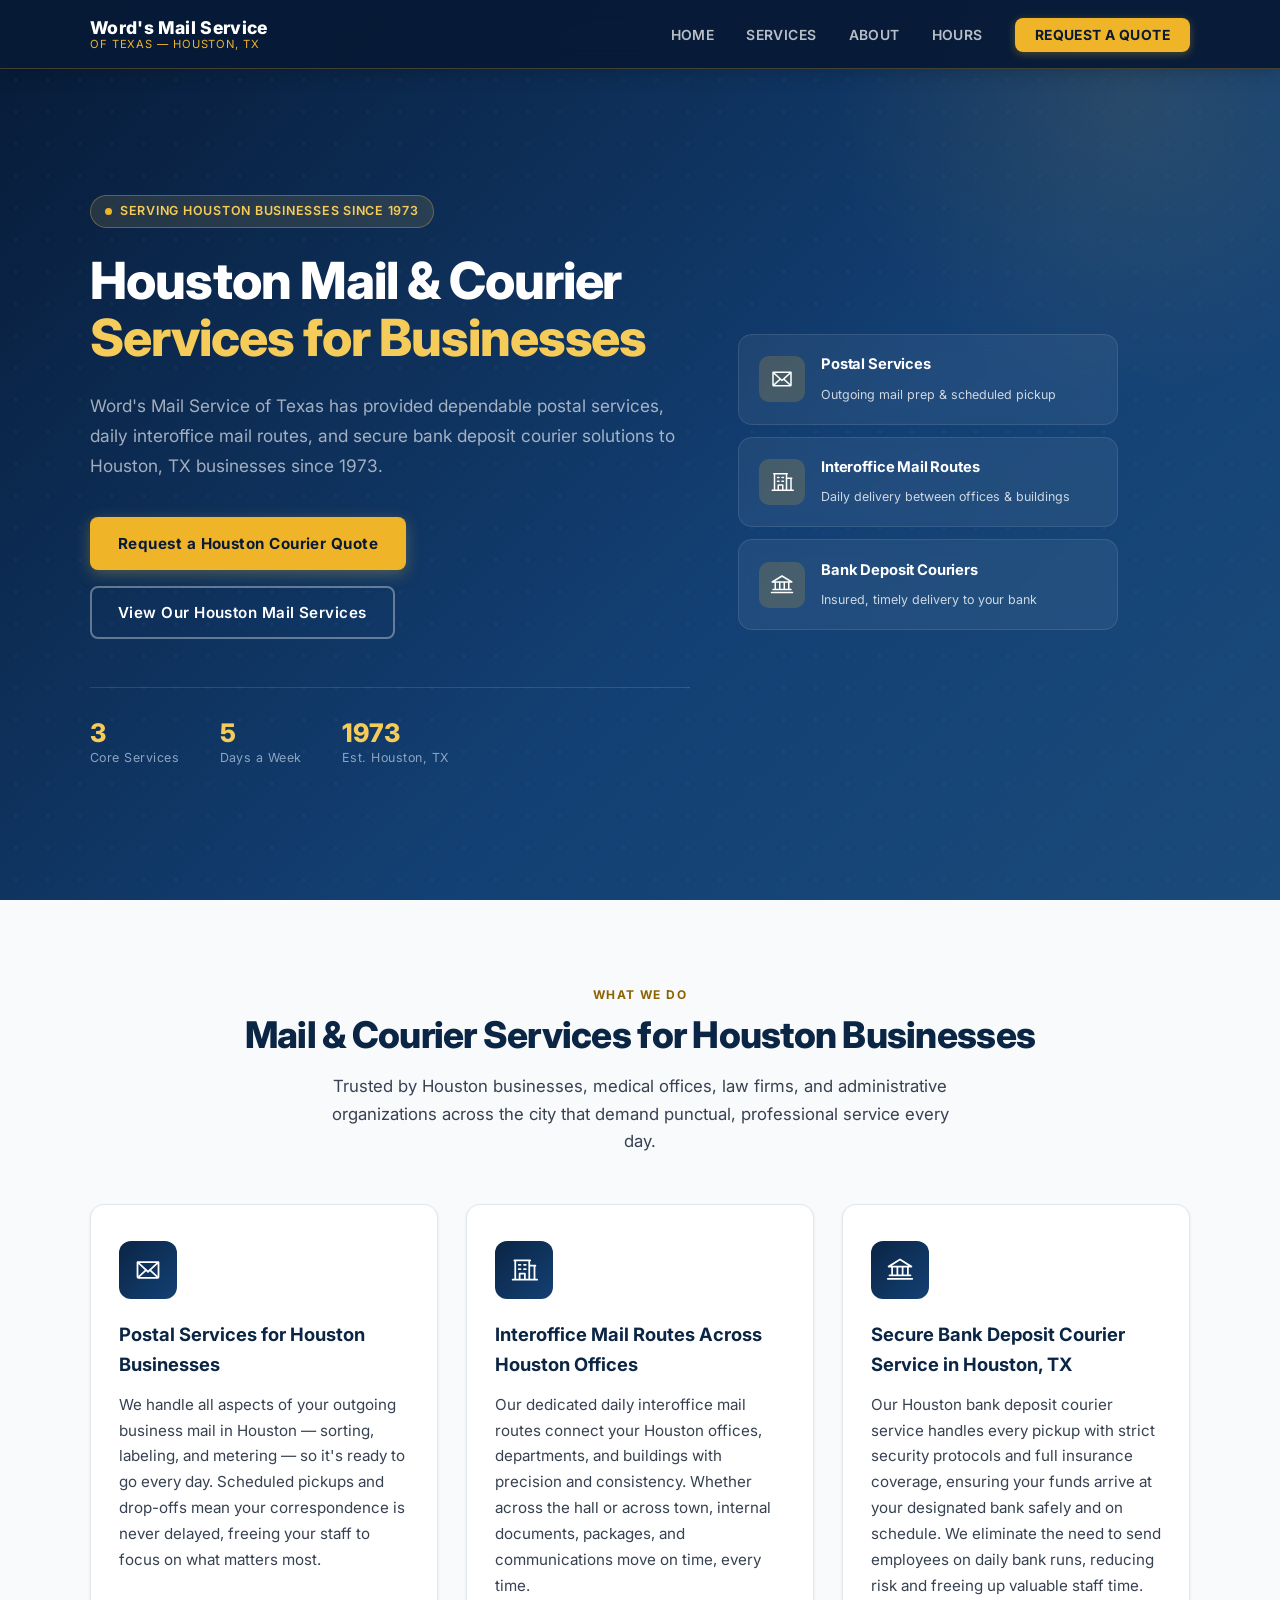
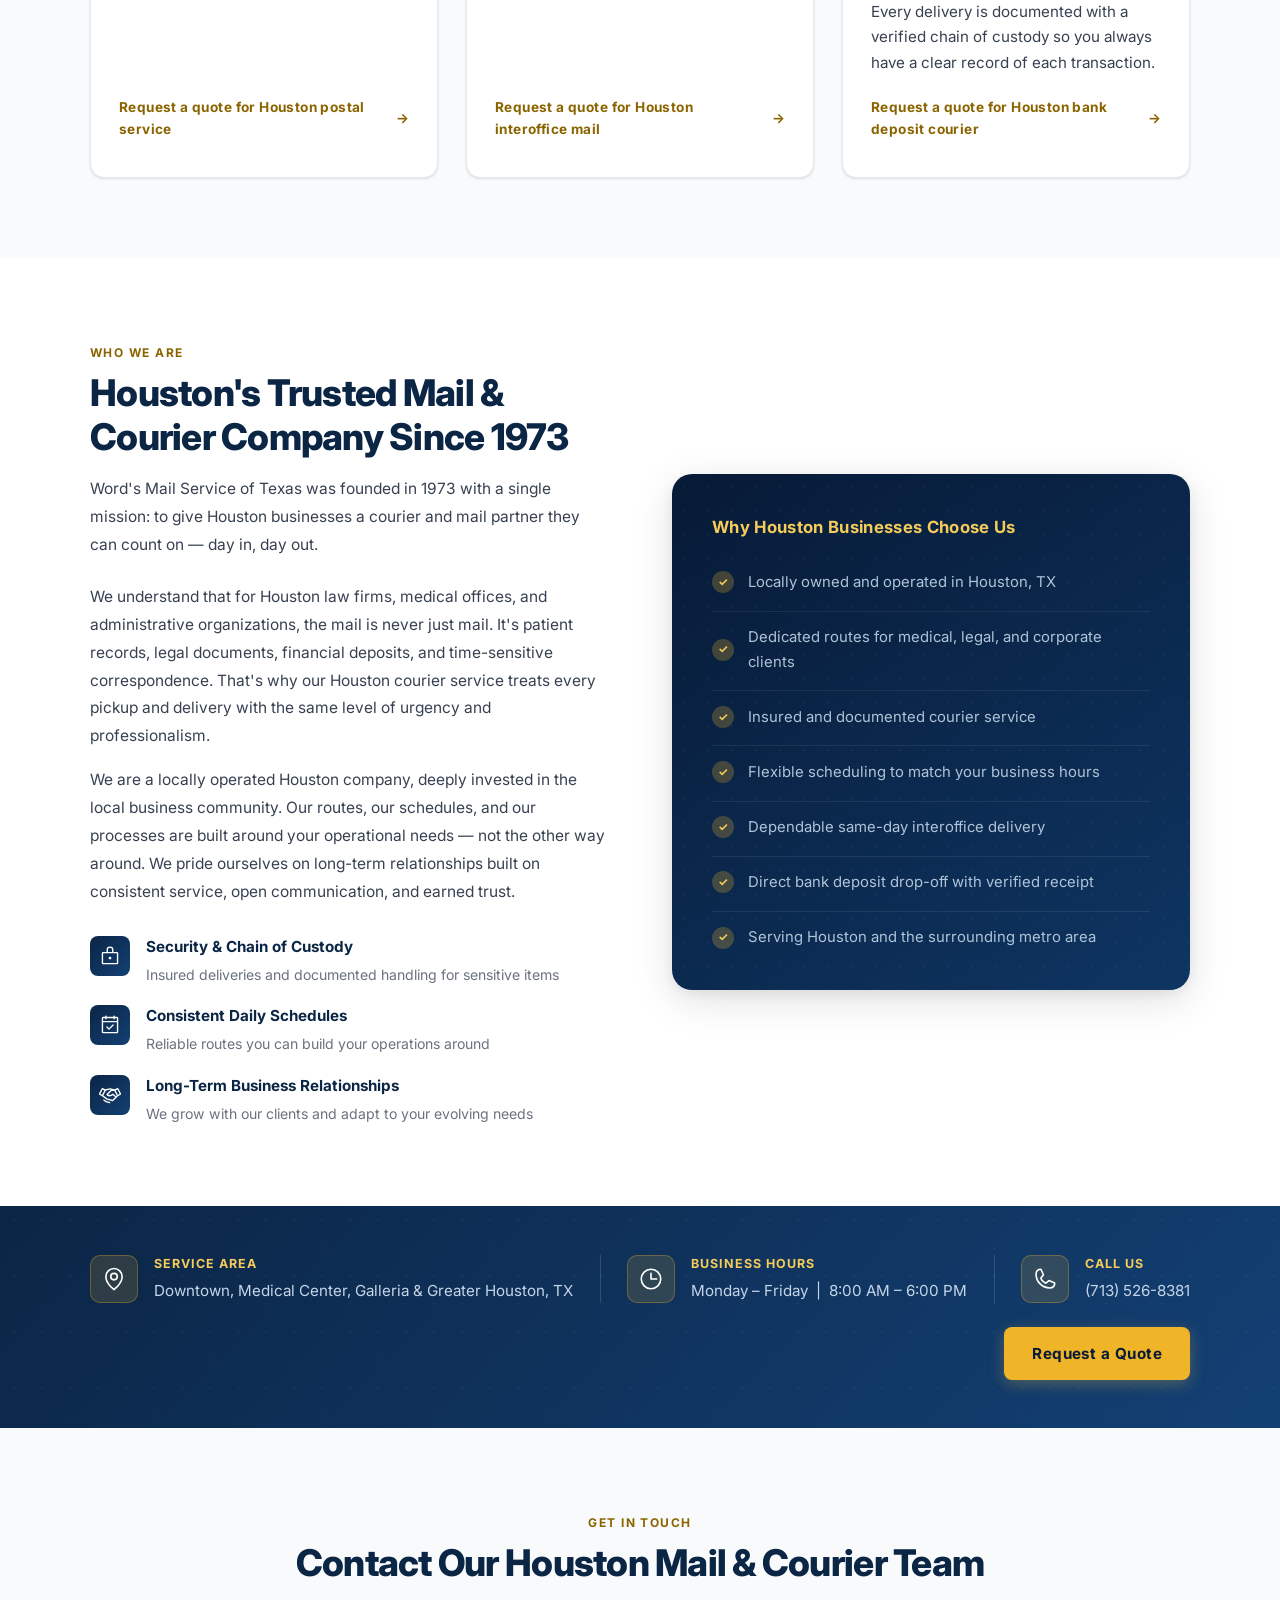
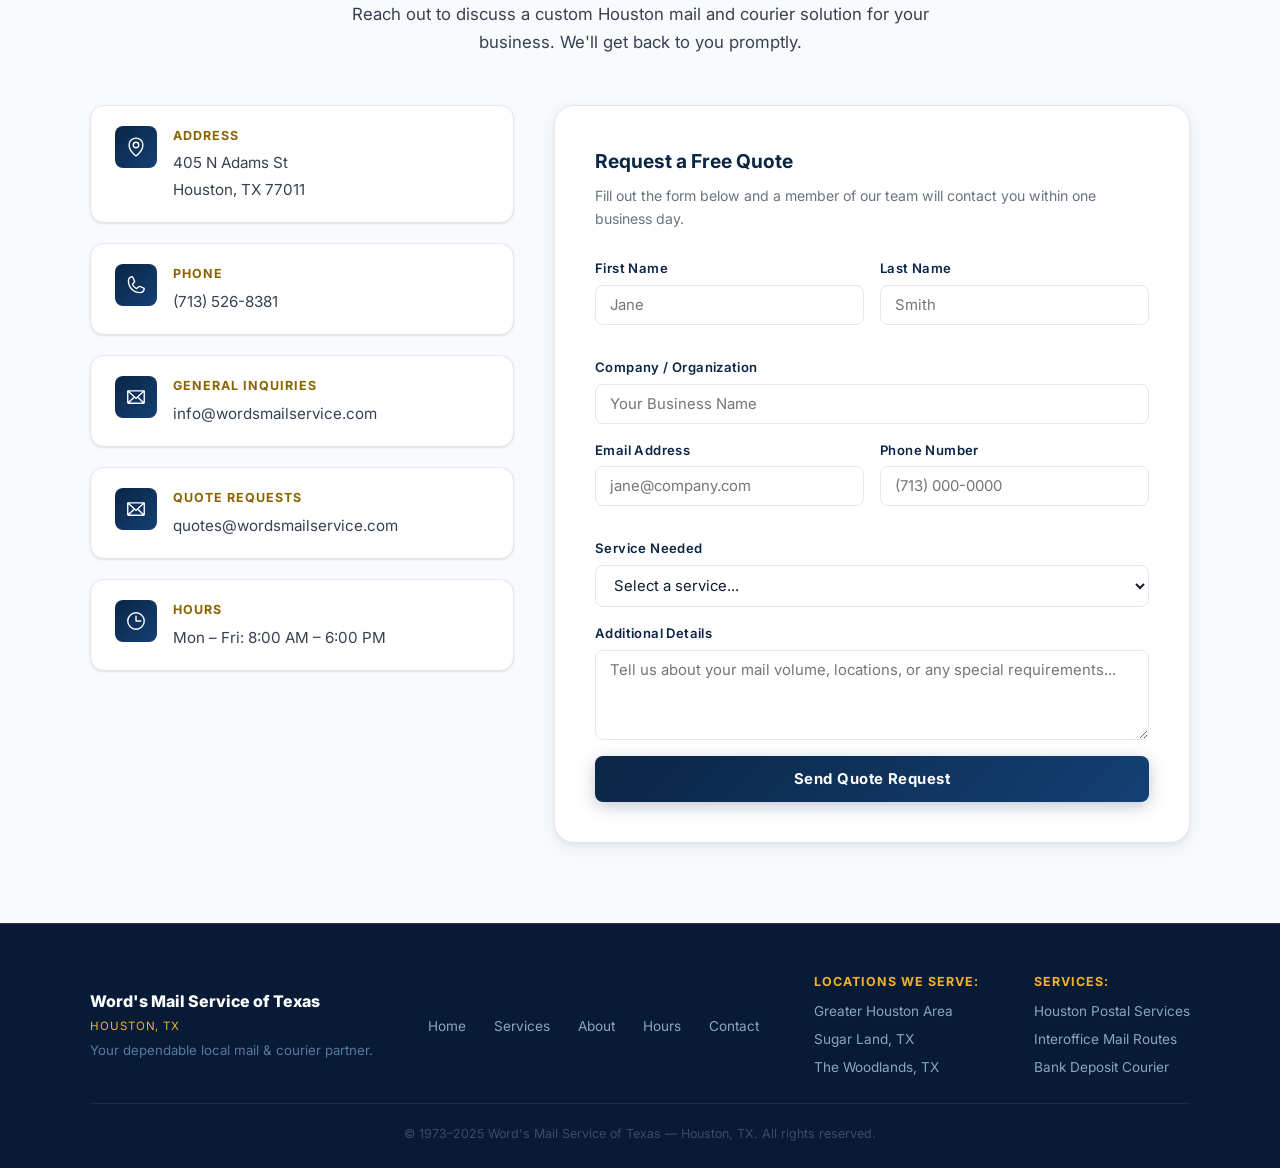
==== commit 2178f78f: "Added formspree integration" ====
--- a/index.html
+++ b/index.html
@@ -332,7 +332,7 @@
         </div>
 
         <!-- Quote request form -->
-        <div class="quote-form reveal reveal-delay-1">
+        <form class="quote-form reveal reveal-delay-1" action="https://formspree.io/f/xvzwyblr" method="POST">
           <h3>Request a Free Quote</h3>
           <p>Fill out the form below and a member of our team will contact you within one business day.</p>
 
@@ -379,8 +379,8 @@
             <textarea id="message" name="message" placeholder="Tell us about your mail volume, locations, or any special requirements..."></textarea>
           </div>
 
-          <button type="submit" class="form-submit" disabled>Send Quote Request</button>
-        </div>
+          <button type="submit" class="form-submit">Send Quote Request</button>
+        </form>
 
       </div>
     </div>
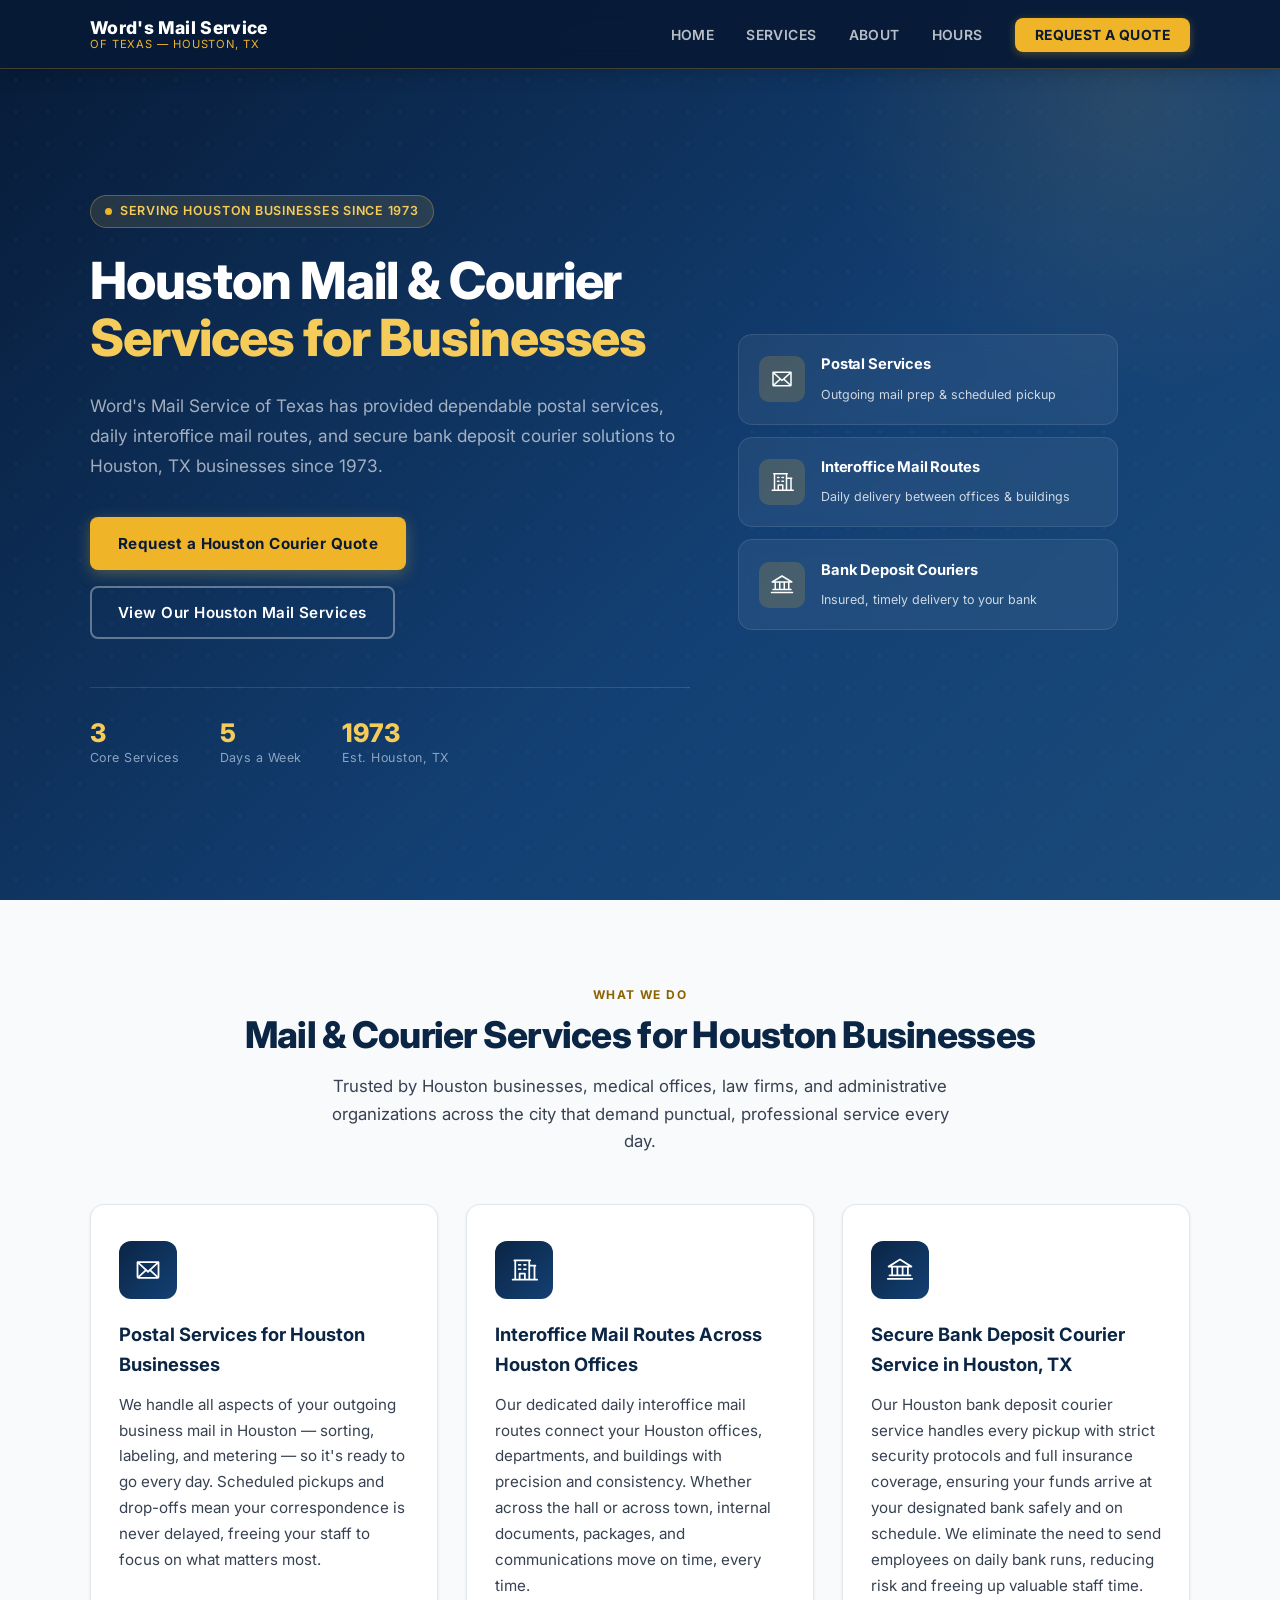
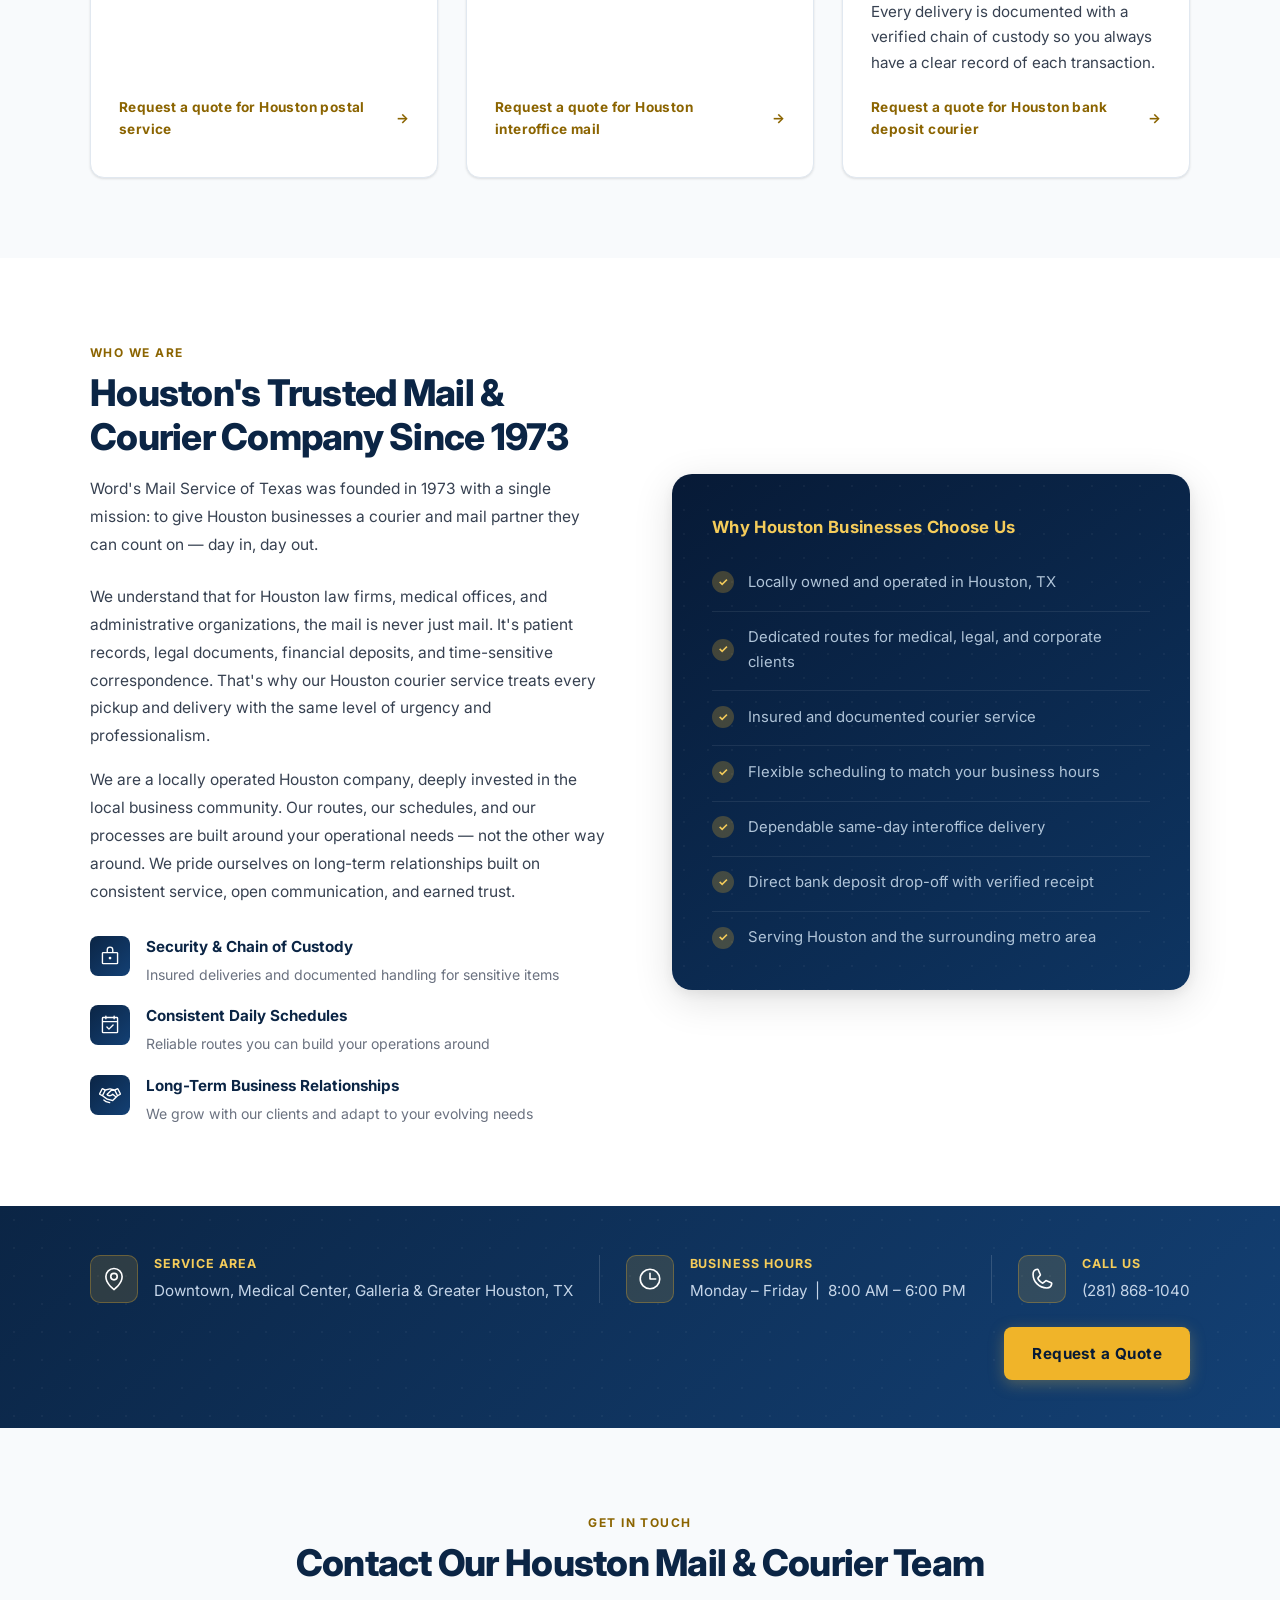
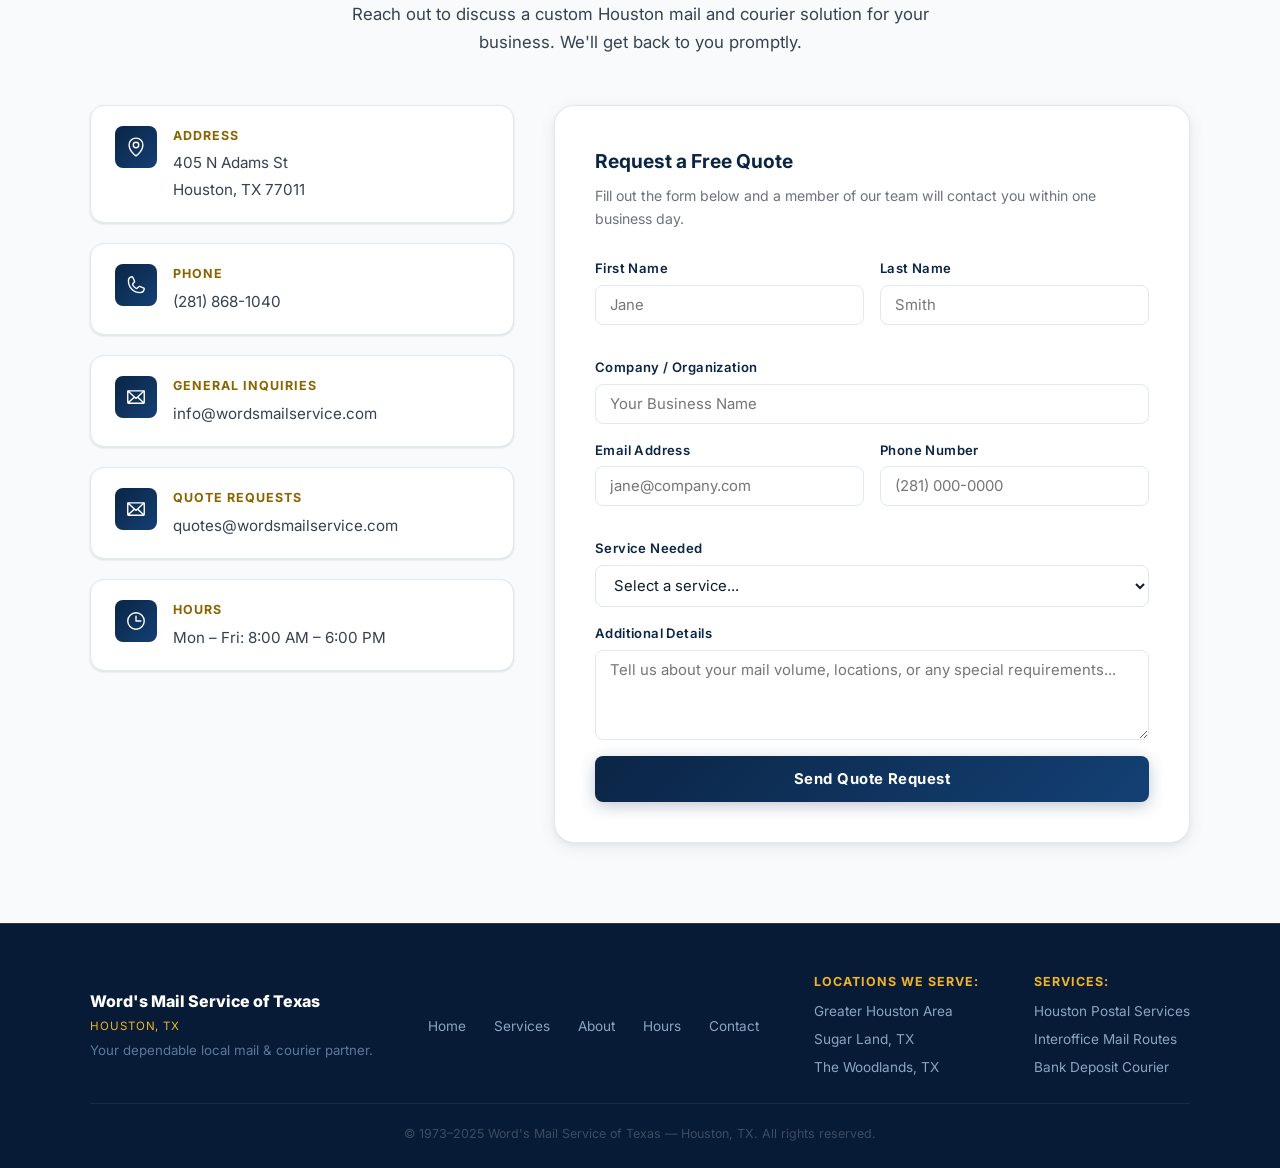
==== commit 878f85b8: "Updated Phone number" ====
--- a/index.html
+++ b/index.html
@@ -261,7 +261,7 @@
         <div class="hours-icon" aria-hidden="true"><img src="assets/phone.svg" width="26" height="26" alt=""></div>
         <div class="hours-block-text">
           <strong>Call Us</strong>
-          <span>(713) 526-8381</span>
+          <span>(281) 868-1040</span>
         </div>
       </div>
       <a href="#contact" class="btn-primary" style="white-space: nowrap;">Request a Quote</a>
@@ -301,7 +301,7 @@
             <div class="contact-item-icon" aria-hidden="true"><img src="assets/phone.svg" width="22" height="22" alt=""></div>
             <div class="contact-item-text">
               <strong>Phone</strong>
-              <a href="tel:+17135268381">(713) 526-8381</a>
+              <a href="tel:+12818681040">(281) 868-1040</a>
             </div>
           </div>
 
@@ -359,7 +359,7 @@
             </div>
             <div class="form-group">
               <label for="phone">Phone Number</label>
-              <input type="tel" id="phone" name="phone" placeholder="(713) 000-0000" autocomplete="tel">
+              <input type="tel" id="phone" name="phone" placeholder="(281) 000-0000" autocomplete="tel">
             </div>
           </div>
 
--- a/style.css
+++ b/style.css
@@ -1434,7 +1434,7 @@
 .reveal {
   opacity: 0;
   transform: translateY(24px);
-  transition: opacity 0.55s ease, transform 0.55s ease;
+  transition: opacity 0.275s ease, transform 0.275s ease;
 }
 
 .reveal.visible {
@@ -1442,6 +1442,6 @@
   transform: translateY(0);
 }
 
-.reveal-delay-1 { transition-delay: 0.1s; }
-.reveal-delay-2 { transition-delay: 0.2s; }
-.reveal-delay-3 { transition-delay: 0.3s; }
+.reveal-delay-1 { transition-delay: 0.05s; }
+.reveal-delay-2 { transition-delay: 0.1s; }
+.reveal-delay-3 { transition-delay: 0.15s; }
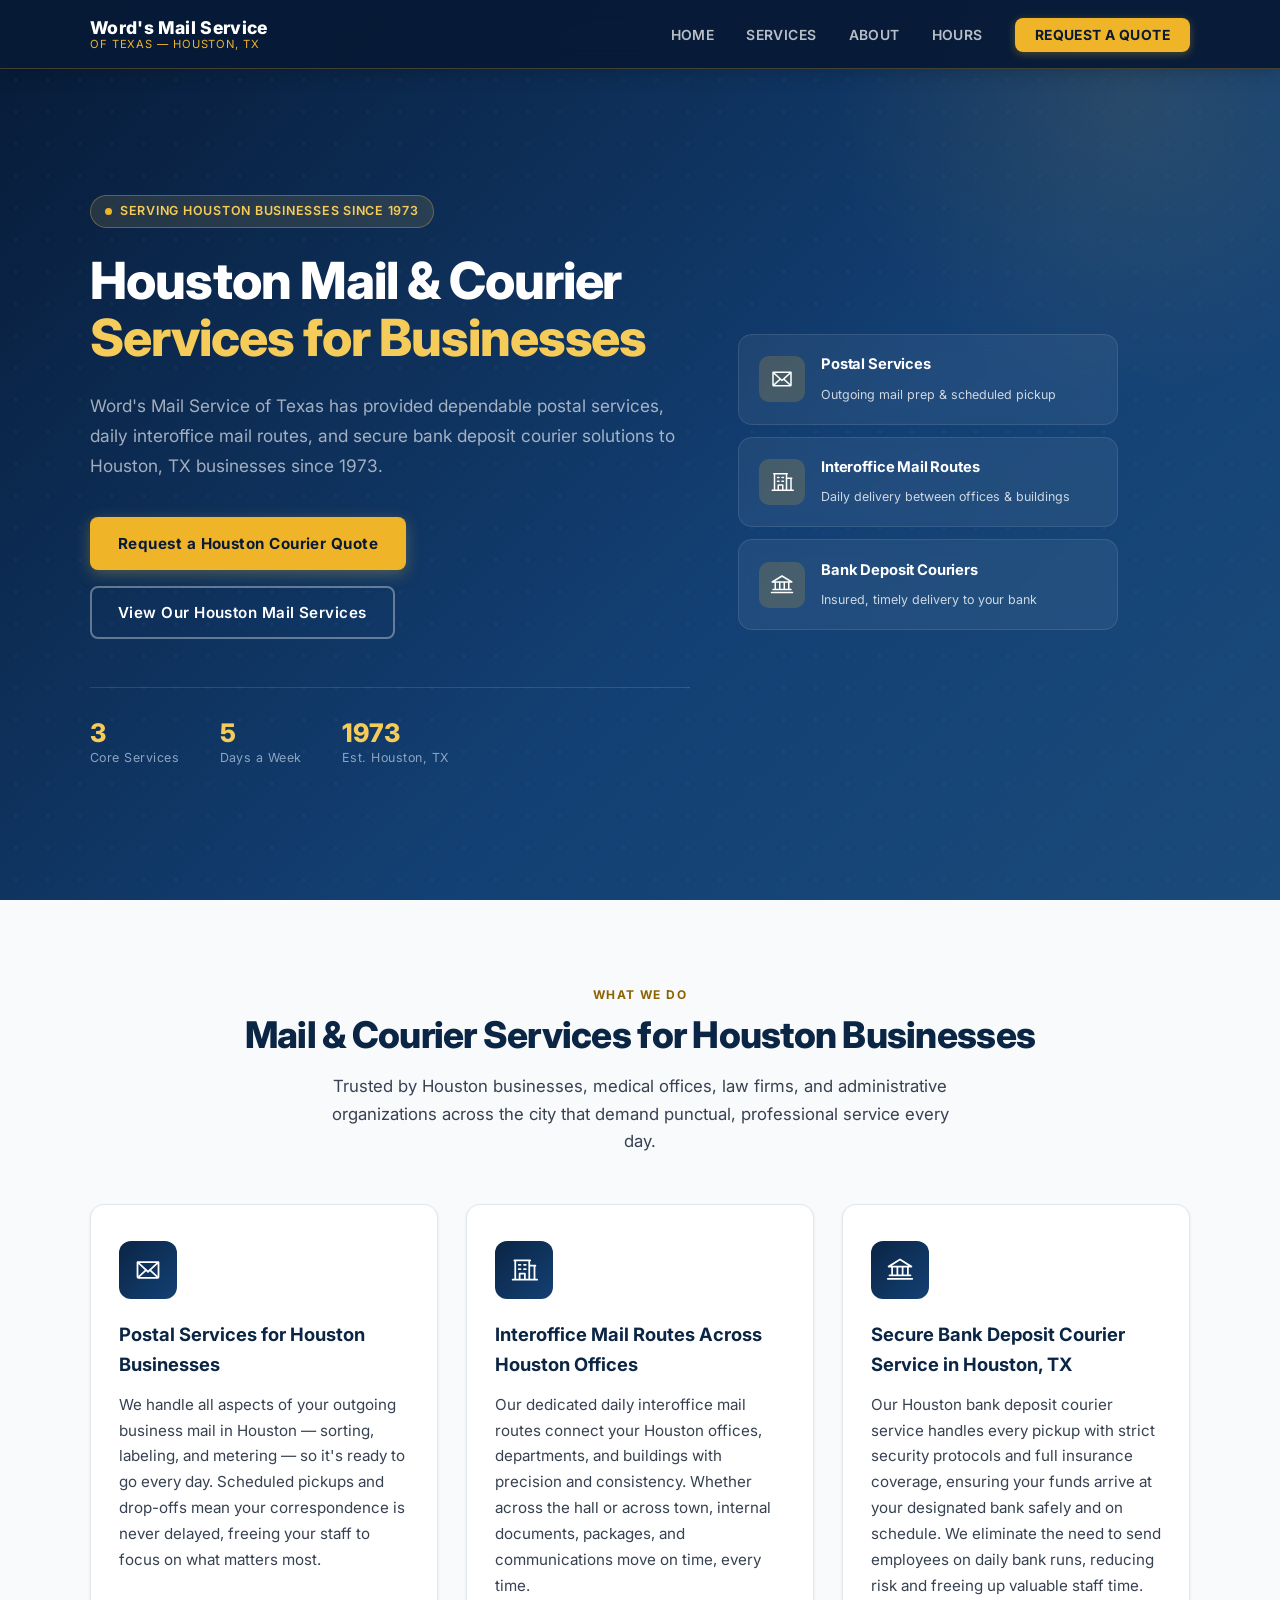
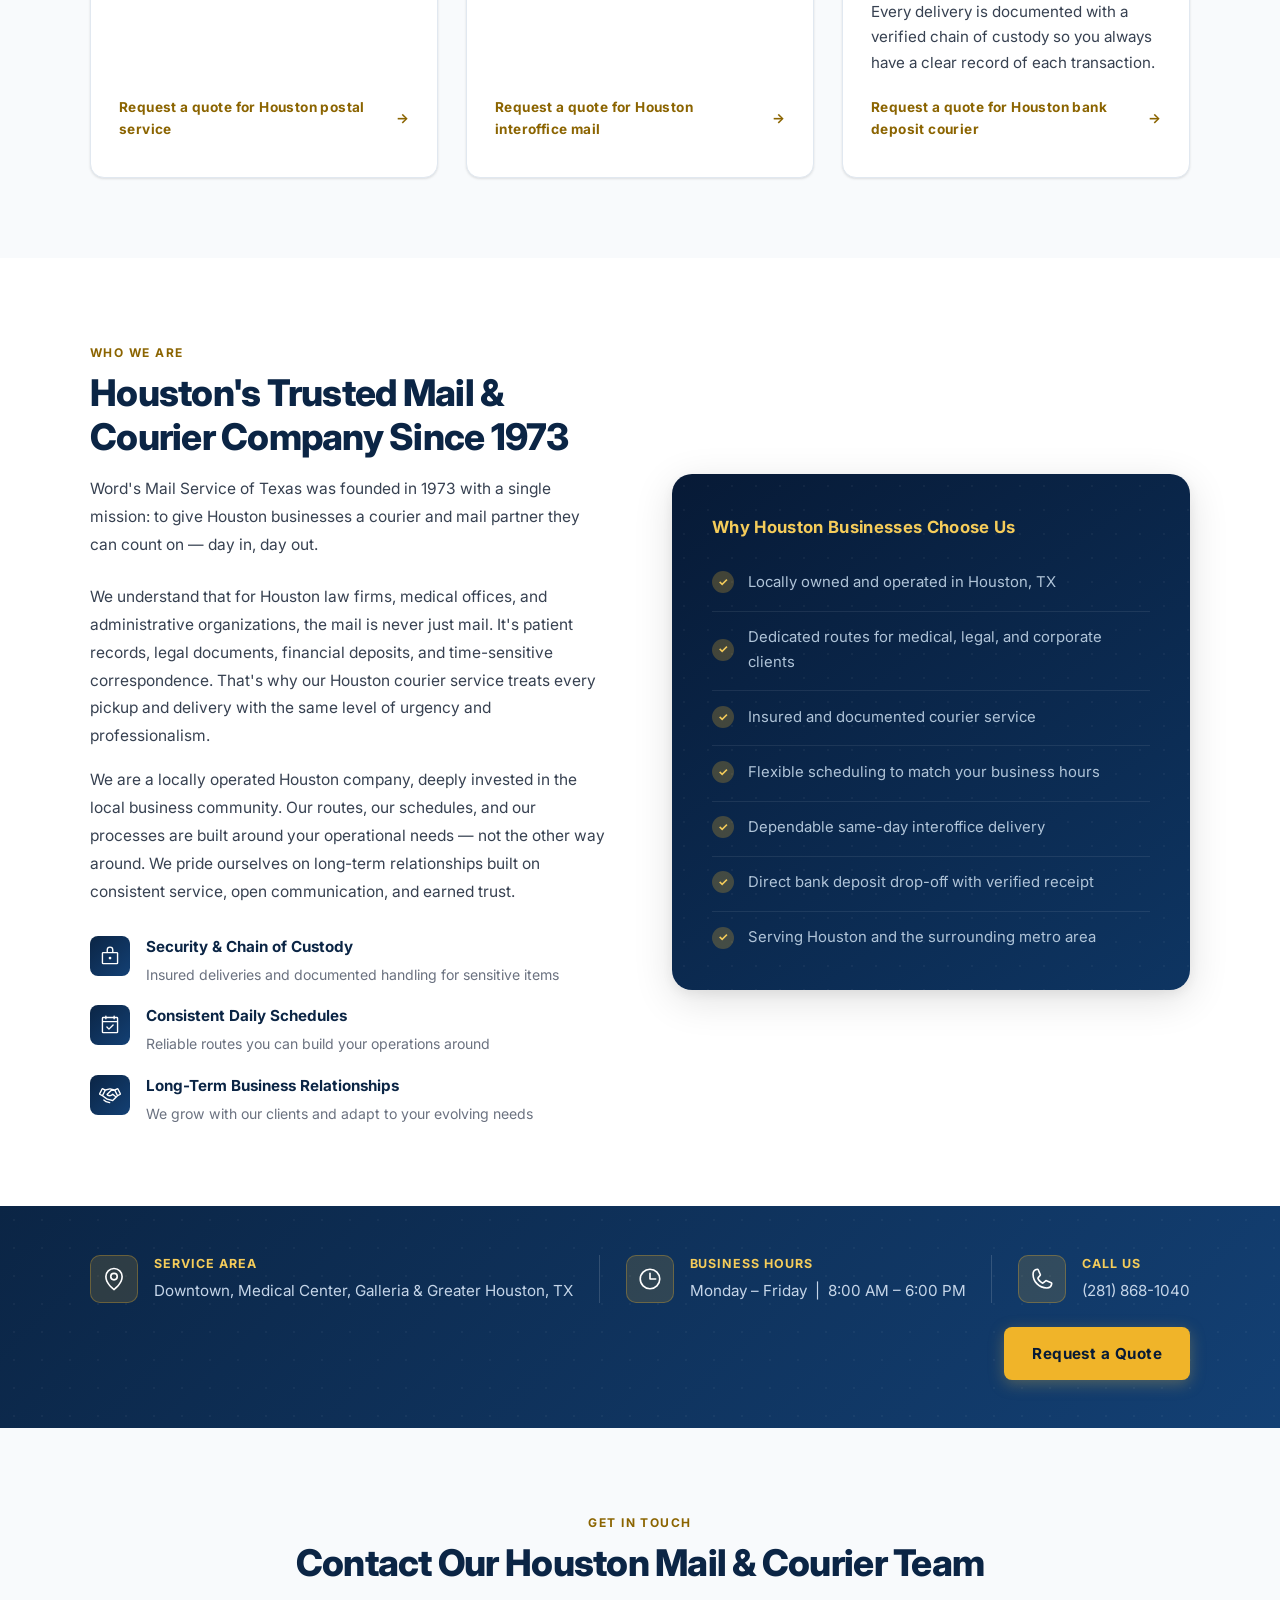
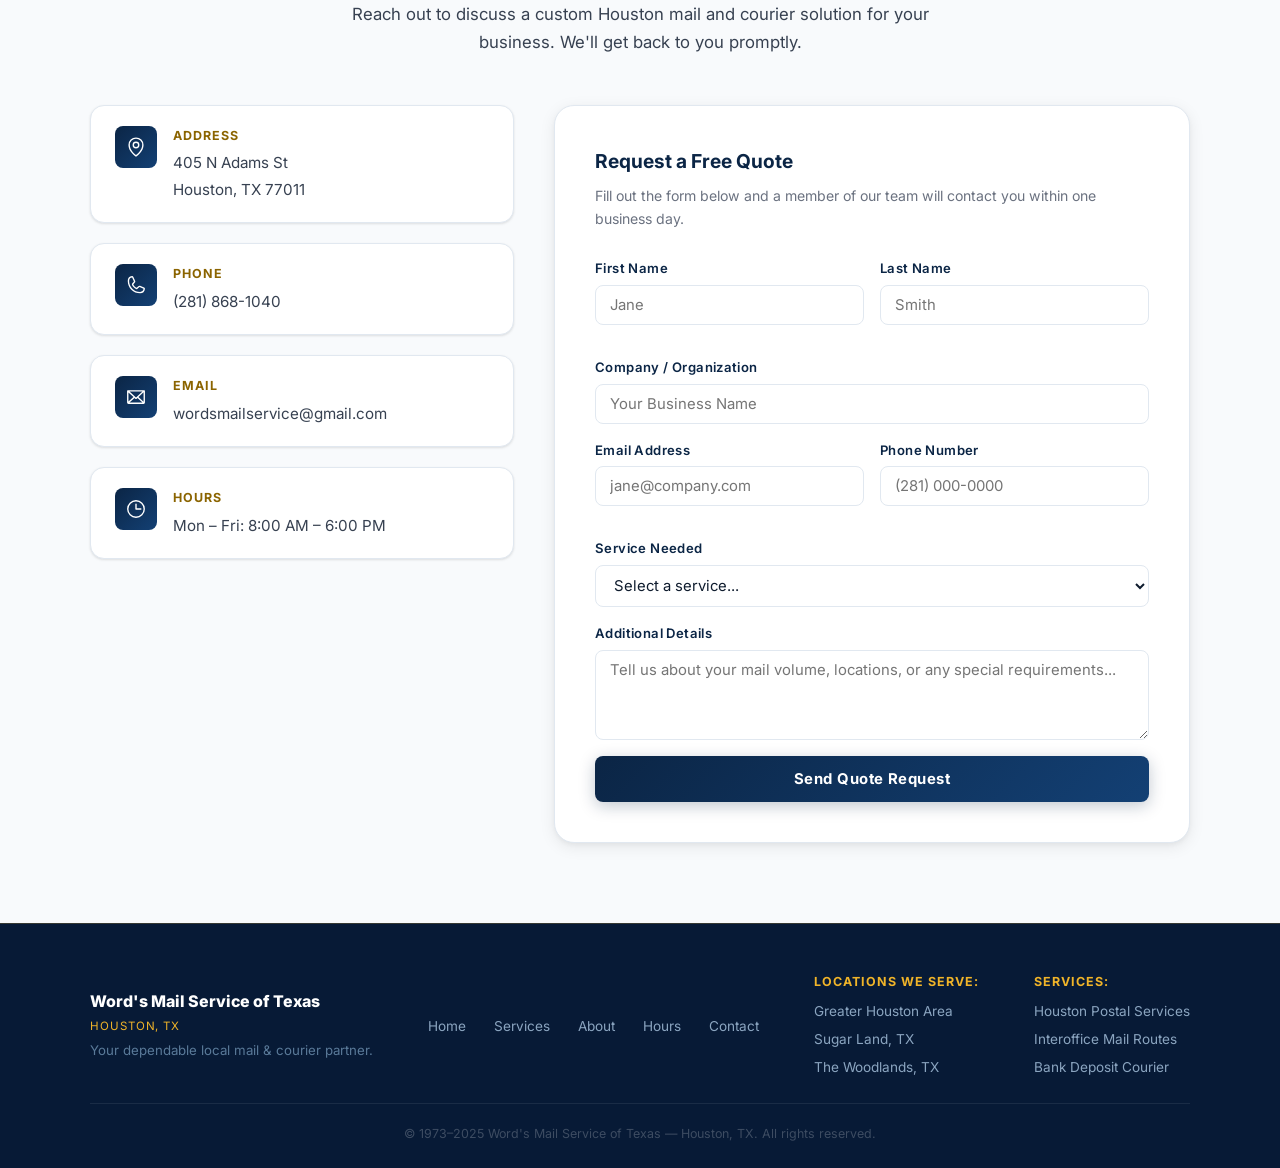
==== commit 438e2cea: "Update email addresses" ====
--- a/index.html
+++ b/index.html
@@ -308,16 +308,8 @@
           <div class="contact-item">
             <div class="contact-item-icon" aria-hidden="true"><img src="assets/envelope.svg" width="22" height="22" alt=""></div>
             <div class="contact-item-text">
-              <strong>General Inquiries</strong>
-              <a href="mailto:info@wordsmailservice.com">info@wordsmailservice.com</a>
-            </div>
-          </div>
-
-          <div class="contact-item">
-            <div class="contact-item-icon" aria-hidden="true"><img src="assets/envelope.svg" width="22" height="22" alt=""></div>
-            <div class="contact-item-text">
-              <strong>Quote Requests</strong>
-              <a href="mailto:quotes@wordsmailservice.com">quotes@wordsmailservice.com</a>
+              <strong>Email</strong>
+              <a href="mailto:wordsmailservice@gmail.com">wordsmailservice@gmail.com</a>
             </div>
           </div>
 
